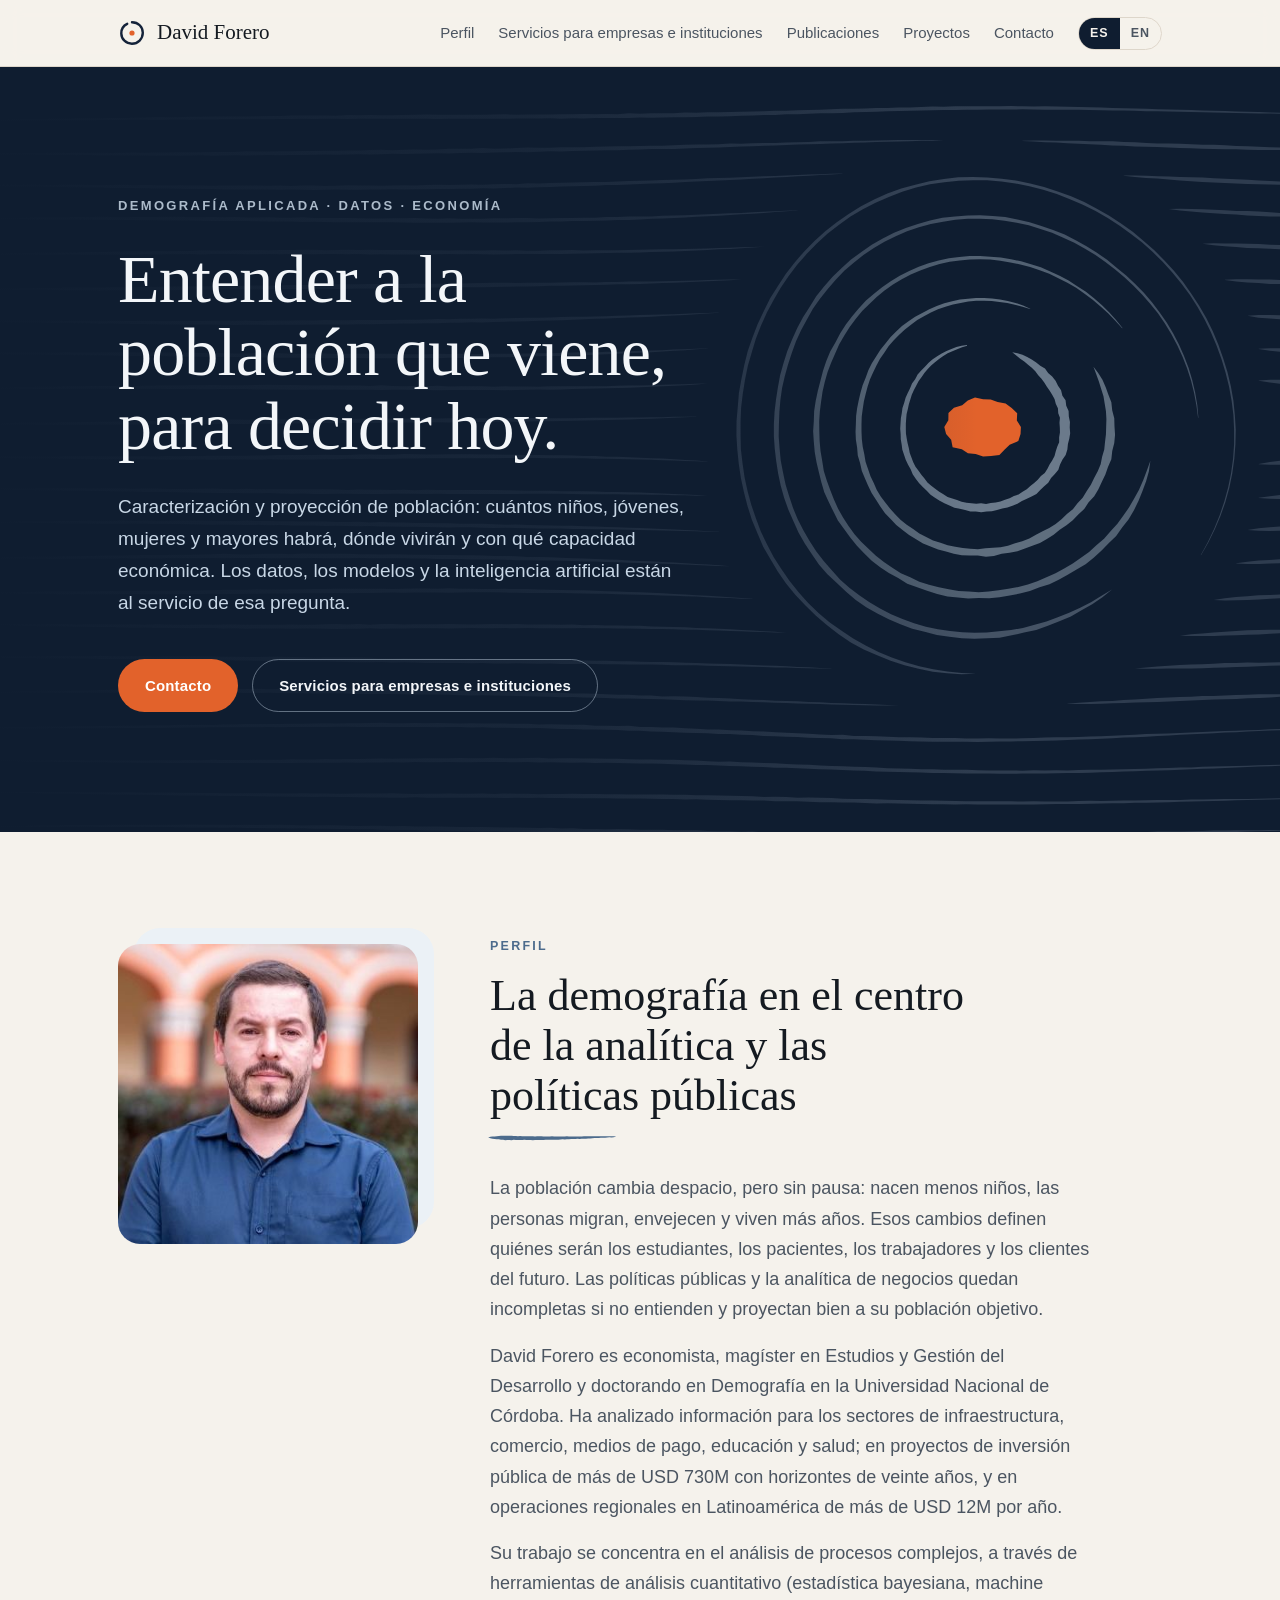
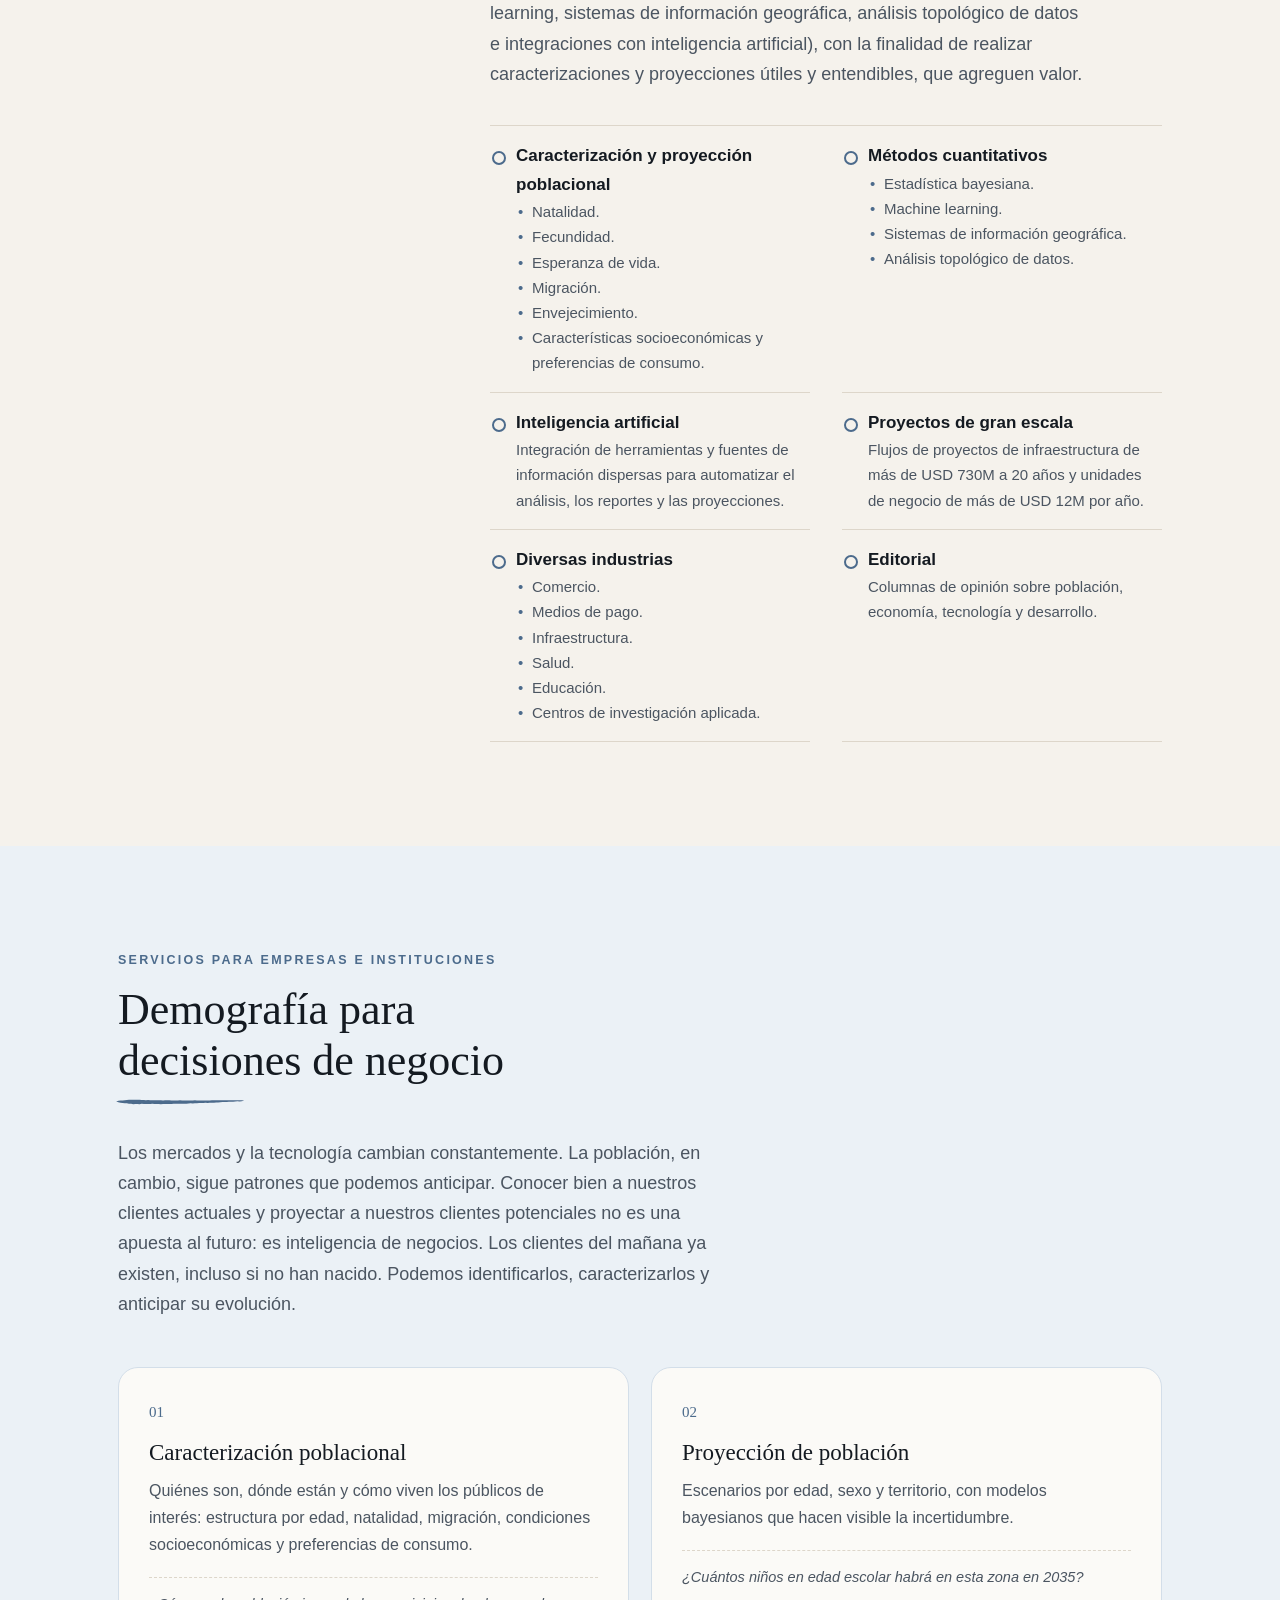
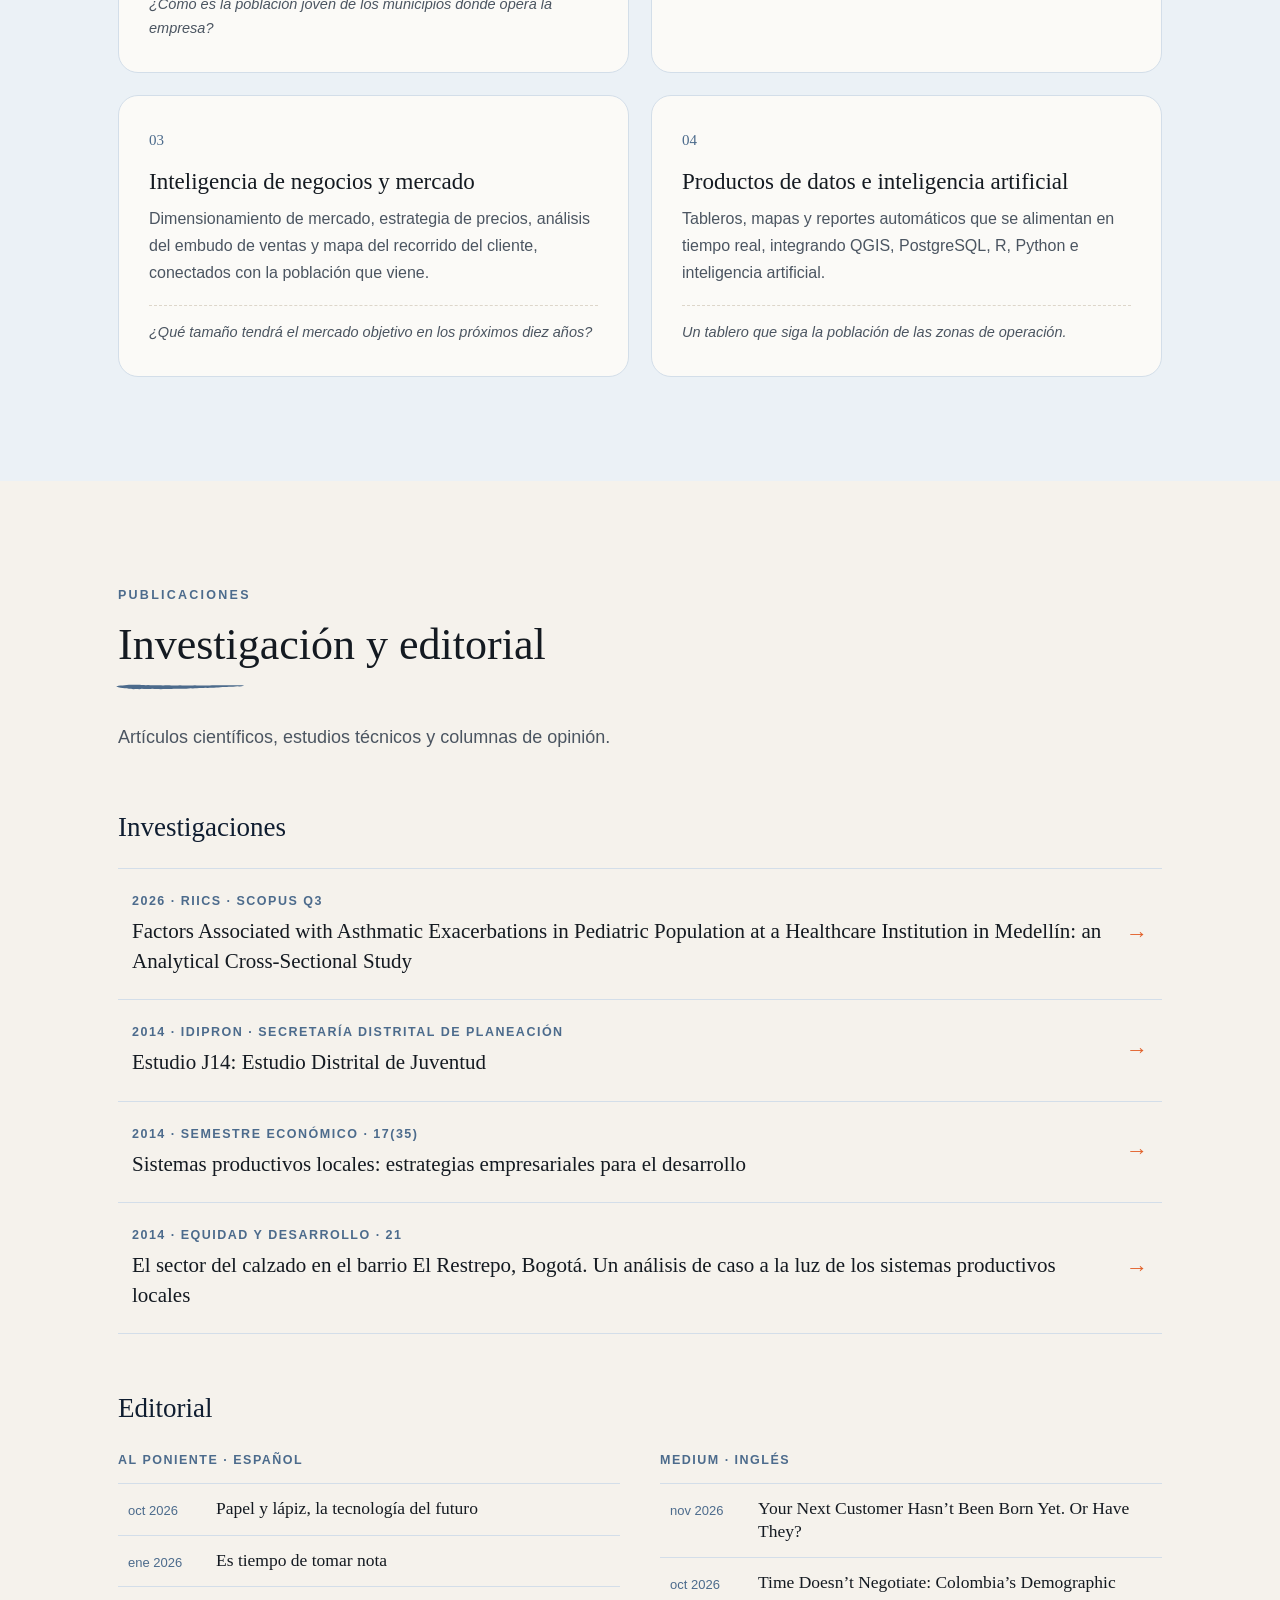
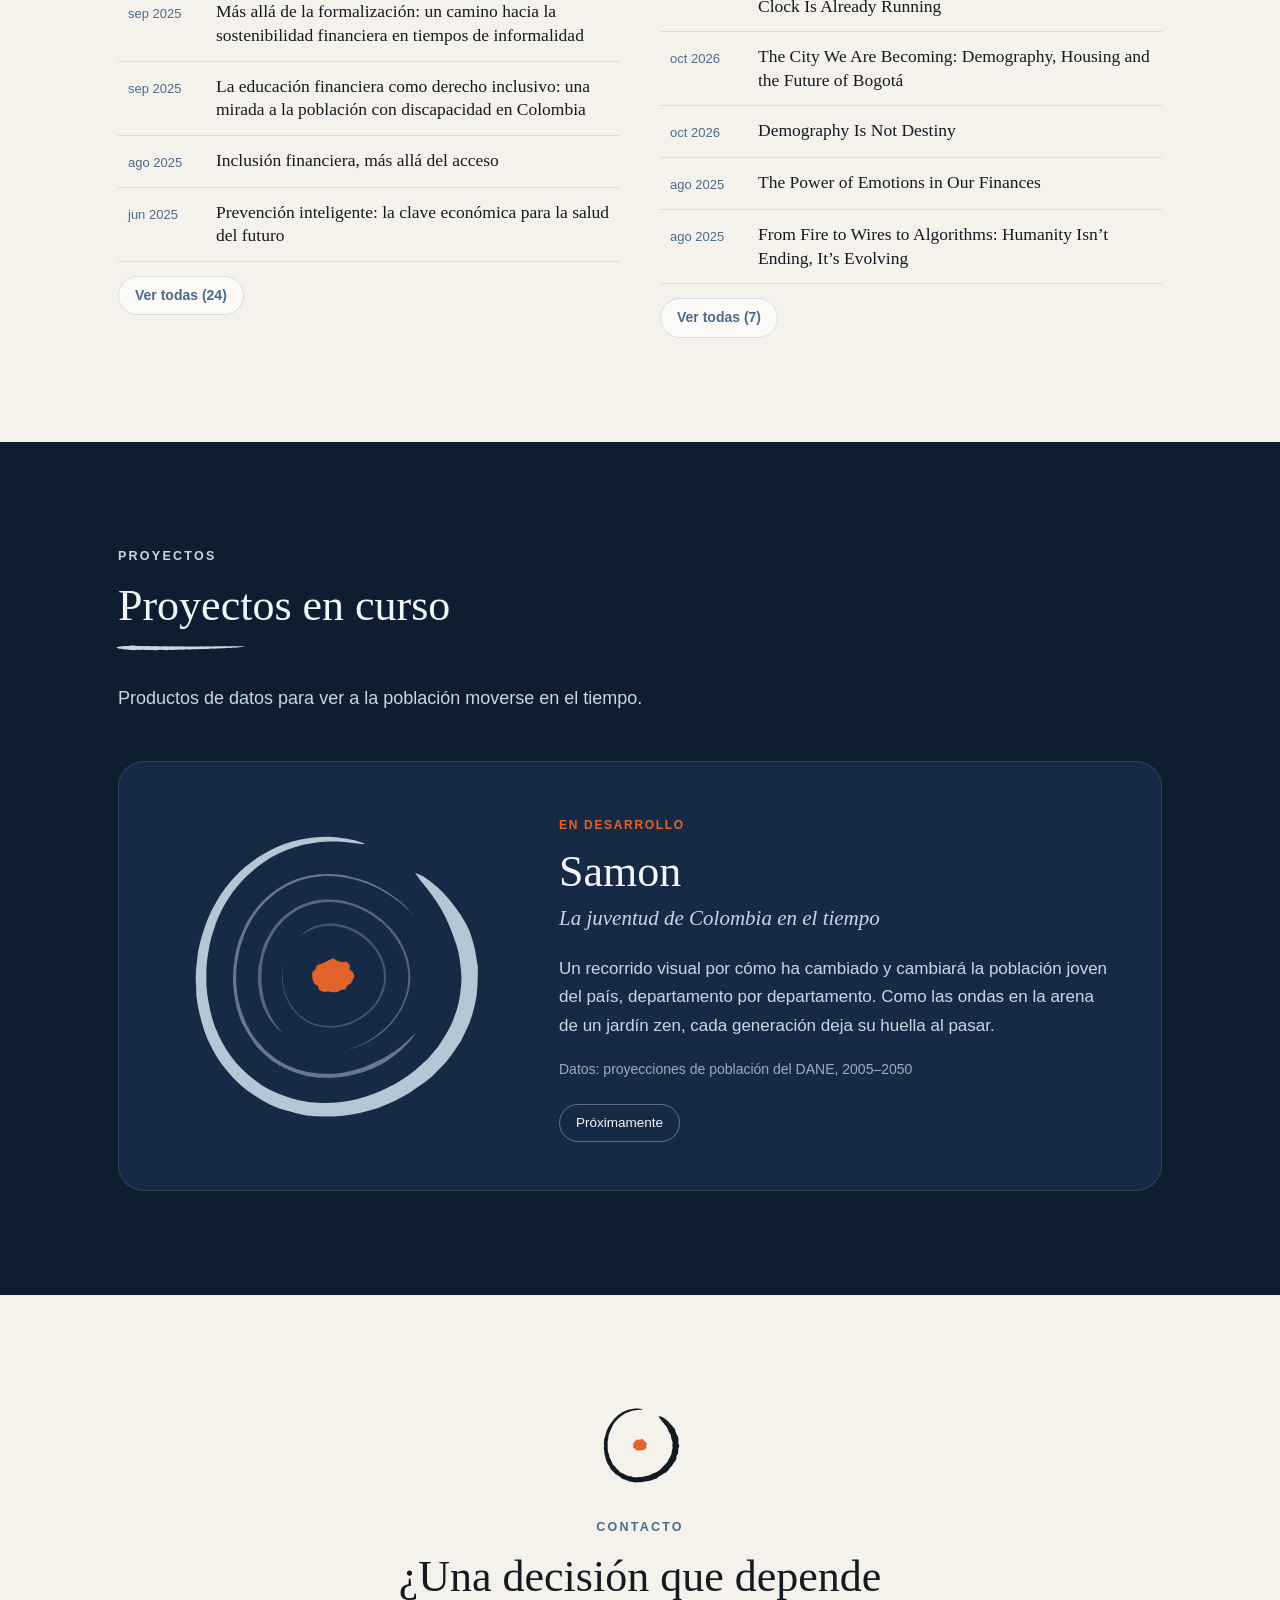
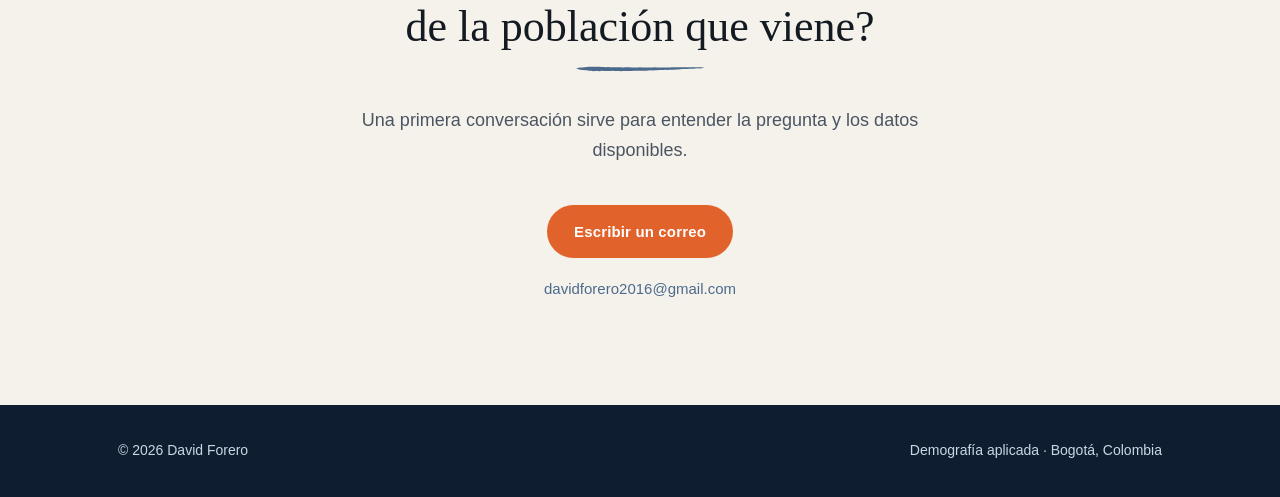
==== index.html @ a275a94d "Orden: Servicios después del perfil" ====
<!DOCTYPE html>
<html lang="es">
<head>
<meta charset="utf-8">
<meta name="viewport" content="width=device-width, initial-scale=1">
<title>David Forero · Demografía aplicada</title>
<meta name="description" content="Caracterización y proyección de población para decisiones de negocio y de política pública. Datos, modelos y visualización al servicio de la demografía.">
<meta property="og:title" content="David Forero · Demografía aplicada">
<meta property="og:description" content="Caracterización y proyección de población para decisiones de negocio y de política pública. Datos, modelos y visualización al servicio de la demografía.">
<meta property="og:type" content="website">
<meta name="theme-color" content="#0f1d30">
<link rel="alternate" hreflang="es" href="./">
<link rel="alternate" hreflang="en" href="en/">
<link rel="icon" href="assets/favicon.svg" type="image/svg+xml">
<link rel="stylesheet" href="assets/style.css">
</head>
<body>
<header class="site-header">
  <div class="wrap">
    <a class="brand" href="#top"><svg width="28" height="28" viewBox="0 0 28 28" aria-hidden="true"><path d="M14 3.2c6.2 0 10.8 4.6 10.8 10.6 0 6.1-4.8 10.9-10.9 10.9-5.9 0-10.5-4.5-10.6-10.3-.1-4.3 2.3-7.9 5.9-9.6" fill="none" stroke="#14233a" stroke-width="2.4" stroke-linecap="round"/><circle cx="14" cy="14" r="2.6" fill="#e2622b"/></svg><span>David Forero</span></a>
    <nav class="nav" aria-label="Principal"><a href="#perfil" class="hide-sm">Perfil</a><a href="#servicios" class="hide-sm">Servicios para empresas e instituciones</a><a href="#publicaciones" class="hide-sm">Publicaciones</a><a href="#proyectos" class="hide-sm">Proyectos</a><a href="#contacto">Contacto</a><div class="lang"><span aria-current="true">ES</span><a href="en/" hreflang="en" lang="en">EN</a></div></nav>
  </div>
</header>

<main id="top">
  <section class="hero dark">
    <div class="ink-field" data-ink="hero" aria-hidden="true"></div>
    <div class="wrap">
      <p class="kicker">Demografía aplicada · Datos · Economía</p>
      <h1>Entender a la población que viene, para decidir hoy.</h1>
      <p class="lead">Caracterización y proyección de población: cuántos niños, jóvenes, mujeres y mayores habrá, dónde vivirán y con qué capacidad económica. Los datos, los modelos y la inteligencia artificial están al servicio de esa pregunta.</p>
      <div class="actions">
        <a class="btn btn-accent" href="#contacto">Contacto</a>
        <a class="btn btn-ghost-light" href="#servicios">Servicios para empresas e instituciones</a>
      </div>
    </div>
  </section>

  <section class="block" id="perfil">
    <div class="wrap profile">
      <figure class="portrait">
        <img src="assets/david-forero.jpg" width="330" height="330" alt="Retrato de David Forero" loading="lazy">
      </figure>
      <div class="profile-text">
        <p class="section-label">Perfil</p><h2 class="">La demografía en el centro de la analítica y las políticas públicas</h2>
        <div class="prose"><p>La población cambia despacio, pero sin pausa: nacen menos niños, las personas migran, envejecen y viven más años. Esos cambios definen quiénes serán los estudiantes, los pacientes, los trabajadores y los clientes del futuro. Las políticas públicas y la analítica de negocios quedan incompletas si no entienden y proyectan bien a su población objetivo.</p><p>David Forero es economista, magíster en Estudios y Gestión del Desarrollo y doctorando en Demografía en la Universidad Nacional de Córdoba. Ha analizado información para los sectores de infraestructura, comercio, medios de pago, educación y salud; en proyectos de inversión pública de más de USD 730M con horizontes de veinte años, y en operaciones regionales en Latinoamérica de más de USD 12M por año.</p><p>Su trabajo se concentra en el análisis de procesos complejos, a través de herramientas de análisis cuantitativo (estadística bayesiana, machine learning, sistemas de información geográfica, análisis topológico de datos e integraciones con inteligencia artificial), con la finalidad de realizar caracterizaciones y proyecciones útiles y entendibles, que agreguen valor.</p></div>
        <ul class="facts"><li><strong>Caracterización y proyección poblacional</strong><span><span class="fact-list"><span>Natalidad.</span><span>Fecundidad.</span><span>Esperanza de vida.</span><span>Migración.</span><span>Envejecimiento.</span><span>Características socioeconómicas y preferencias de consumo.</span></span></span></li><li><strong>Métodos cuantitativos</strong><span><span class="fact-list"><span>Estadística bayesiana.</span><span>Machine learning.</span><span>Sistemas de información geográfica.</span><span>Análisis topológico de datos.</span></span></span></li><li><strong>Inteligencia artificial</strong><span>Integración de herramientas y fuentes de información dispersas para automatizar el análisis, los reportes y las proyecciones.</span></li><li><strong>Proyectos de gran escala</strong><span>Flujos de proyectos de infraestructura de más de USD 730M a 20 años y unidades de negocio de más de USD 12M por año.</span></li><li><strong>Diversas industrias</strong><span><span class="fact-list"><span>Comercio.</span><span>Medios de pago.</span><span>Infraestructura.</span><span>Salud.</span><span>Educación.</span><span>Centros de investigación aplicada.</span></span></span></li><li><strong>Editorial</strong><span>Columnas de opinión sobre población, economía, tecnología y desarrollo.</span></li></ul>
      </div>
    </div>
  </section>

  <section class="block ice" id="servicios">
    <div class="wrap">
      <p class="section-label">Servicios para empresas e instituciones</p><h2 class="">Demografía para decisiones de negocio</h2><p class="intro">Los mercados y la tecnología cambian constantemente. La población, en cambio, sigue patrones que podemos anticipar. Conocer bien a nuestros clientes actuales y proyectar a nuestros clientes potenciales no es una apuesta al futuro: es inteligencia de negocios. Los clientes del mañana ya existen, incluso si no han nacido. Podemos identificarlos, caracterizarlos y anticipar su evolución.</p>
      <div class="grid two"><article class="card"><span class="num">01</span><h3>Caracterización poblacional</h3><p>Quiénes son, dónde están y cómo viven los públicos de interés: estructura por edad, natalidad, migración, condiciones socioeconómicas y preferencias de consumo.</p><p class="example">¿Cómo es la población joven de los municipios donde opera la empresa?</p></article><article class="card"><span class="num">02</span><h3>Proyección de población</h3><p>Escenarios por edad, sexo y territorio, con modelos bayesianos que hacen visible la incertidumbre.</p><p class="example">¿Cuántos niños en edad escolar habrá en esta zona en 2035?</p></article><article class="card"><span class="num">03</span><h3>Inteligencia de negocios y mercado</h3><p>Dimensionamiento de mercado, estrategia de precios, análisis del embudo de ventas y mapa del recorrido del cliente, conectados con la población que viene.</p><p class="example">¿Qué tamaño tendrá el mercado objetivo en los próximos diez años?</p></article><article class="card"><span class="num">04</span><h3>Productos de datos e inteligencia artificial</h3><p>Tableros, mapas y reportes automáticos que se alimentan en tiempo real, integrando QGIS, PostgreSQL, R, Python e inteligencia artificial.</p><p class="example">Un tablero que siga la población de las zonas de operación.</p></article></div>
    </div>
  </section>

  <section class="block" id="publicaciones">
    <div class="wrap">
      <p class="section-label">Publicaciones</p><h2 class="">Investigación y editorial</h2><p class="intro">Artículos científicos, estudios técnicos y columnas de opinión.</p>
      <h3 class="sub">Investigaciones</h3>
      <ul class="columns-list"><li><a href="https://doi.org/10.46634/riics.534" target="_blank" rel="noopener"><div><span class="venue">2026 · RIICS · Scopus Q3</span><span class="title">Factors Associated with Asthmatic Exacerbations in Pediatric Population at a Healthcare Institution in Medellín: an Analytical Cross-Sectional Study</span></div><span class="arrow" aria-hidden="true">→</span></a></li><li><a href="https://sistemas002.sdp.gov.co/sites/default/files/estu_juve_2014.pdf" target="_blank" rel="noopener"><div><span class="venue">2014 · IDIPRON · Secretaría Distrital de Planeación</span><span class="title">Estudio J14: Estudio Distrital de Juventud</span></div><span class="arrow" aria-hidden="true">→</span></a></li><li><a href="https://doi.org/10.22395/SEEC.V17N35A3" target="_blank" rel="noopener"><div><span class="venue">2014 · Semestre Económico · 17(35)</span><span class="title">Sistemas productivos locales: estrategias empresariales para el desarrollo</span></div><span class="arrow" aria-hidden="true">→</span></a></li><li><a href="https://doi.org/10.19052/ed.2349" target="_blank" rel="noopener"><div><span class="venue">2014 · Equidad y Desarrollo · 21</span><span class="title">El sector del calzado en el barrio El Restrepo, Bogotá. Un análisis de caso a la luz de los sistemas productivos locales</span></div><span class="arrow" aria-hidden="true">→</span></a></li></ul>
      <h3 class="sub">Editorial</h3>
      <div class="outlets"><div class="outlet"><h4>Al Poniente · español</h4><ul class="col-list"><li><a href="https://alponiente.com/papel-y-lapiz-la-tecnologia-del-futuro/" target="_blank" rel="noopener"><span class="date">oct 2026</span><span class="title">Papel y lápiz, la tecnología del futuro</span></a></li><li><a href="https://alponiente.com/es-tiempo-de-tomar-nota/" target="_blank" rel="noopener"><span class="date">ene 2026</span><span class="title">Es tiempo de tomar nota</span></a></li><li><a href="https://alponiente.com/mas-alla-de-la-formalizacion-un-camino-hacia-la-sostenibilidad-financiera-en-tiempos-de-informalidad/" target="_blank" rel="noopener"><span class="date">sep 2025</span><span class="title">Más allá de la formalización: un camino hacia la sostenibilidad financiera en tiempos de informalidad</span></a></li><li><a href="https://alponiente.com/la-educacion-financiera-como-derecho-inclusivo-una-mirada-a-la-poblacion-con-discapacidad-en-colombia/" target="_blank" rel="noopener"><span class="date">sep 2025</span><span class="title">La educación financiera como derecho inclusivo: una mirada a la población con discapacidad en Colombia</span></a></li><li><a href="https://alponiente.com/inclusion-financiera-mas-alla-del-acceso/" target="_blank" rel="noopener"><span class="date">ago 2025</span><span class="title">Inclusión financiera, más allá del acceso</span></a></li><li><a href="https://alponiente.com/prevencion-inteligente-la-clave-economica-para-la-salud-del-futuro/" target="_blank" rel="noopener"><span class="date">jun 2025</span><span class="title">Prevención inteligente: la clave económica para la salud del futuro</span></a></li></ul><details class="more"><summary>Ver todas (24)</summary><ul class="col-list"><li><a href="https://alponiente.com/pymes-el-motor-oculto-del-desarrollo-el-empleo-y-la-innovacion-en-colombia/" target="_blank" rel="noopener"><span class="date">mar 2025</span><span class="title">Pymes: el motor oculto del desarrollo, el empleo y la innovación en Colombia</span></a></li><li><a href="https://alponiente.com/insistir-por-principio-2/" target="_blank" rel="noopener"><span class="date">feb 2025</span><span class="title">Insistir por principio</span></a></li><li><a href="https://alponiente.com/el-cambio-en-las-tasas-de-fecundidad-en-colombia-implicaciones-para-el-futuro/" target="_blank" rel="noopener"><span class="date">feb 2025</span><span class="title">El cambio en las tasas de fecundidad en Colombia: implicaciones para el futuro</span></a></li><li><a href="https://alponiente.com/la-poblacion-joven-en-colombia-algunos-datos-relevantes/" target="_blank" rel="noopener"><span class="date">feb 2025</span><span class="title">La población joven en Colombia. Algunos datos relevantes</span></a></li><li><a href="https://alponiente.com/nuevos-retos-mismos-problemas-el-cambio-demografico-en-bogota/" target="_blank" rel="noopener"><span class="date">feb 2025</span><span class="title">Nuevos retos, mismos problemas. El cambio demográfico en Bogotá</span></a></li><li><a href="https://alponiente.com/demografia-y-mercado-una-relacion-eterna/" target="_blank" rel="noopener"><span class="date">ene 2025</span><span class="title">Demografía y mercado. Una relación eterna</span></a></li><li><a href="https://alponiente.com/el-capricho-electoral-y-la-politica-monetaria/" target="_blank" rel="noopener"><span class="date">dic 2024</span><span class="title">El capricho electoral y la política monetaria</span></a></li><li><a href="https://alponiente.com/y-con-el-agua-lejos/" target="_blank" rel="noopener"><span class="date">abr 2024</span><span class="title">Y con el agua lejos…</span></a></li><li><a href="https://alponiente.com/inclusion-financiera-mas-alla-de-la-vulnerabilidad-y-calidad-de-vida/" target="_blank" rel="noopener"><span class="date">ene 2024</span><span class="title">Inclusión financiera. Más allá de la vulnerabilidad y calidad de vida</span></a></li><li><a href="https://alponiente.com/tranquilidad-financiera-y-calidad-de-vida/" target="_blank" rel="noopener"><span class="date">ene 2024</span><span class="title">Tranquilidad financiera y calidad de vida</span></a></li><li><a href="https://alponiente.com/desarrollo-local-una-tarea-obligada/" target="_blank" rel="noopener"><span class="date">feb 2023</span><span class="title">Desarrollo local. Una tarea obligada</span></a></li><li><a href="https://alponiente.com/ni-para-arriba-ni-para-abajo/" target="_blank" rel="noopener"><span class="date">ene 2023</span><span class="title">Ni para arriba ni para abajo</span></a></li><li><a href="https://alponiente.com/la-transicion-energetica/" target="_blank" rel="noopener"><span class="date">ene 2023</span><span class="title">La transición energética</span></a></li><li><a href="https://alponiente.com/ideas-economicas-minimas/" target="_blank" rel="noopener"><span class="date">mar 2022</span><span class="title">Ideas económicas mínimas</span></a></li><li><a href="https://alponiente.com/repensar-la-politica-industrial-de-nuevo-en-la-agenda/" target="_blank" rel="noopener"><span class="date">feb 2022</span><span class="title">Repensar la política industrial. De nuevo en la agenda</span></a></li><li><a href="https://alponiente.com/insistir-por-principio/" target="_blank" rel="noopener"><span class="date">oct 2021</span><span class="title">Insistir por principio</span></a></li><li><a href="https://alponiente.com/el-buen-votante/" target="_blank" rel="noopener"><span class="date">sep 2021</span><span class="title">El buen votante</span></a></li><li><a href="https://alponiente.com/una-tarea-pendiente/" target="_blank" rel="noopener"><span class="date">ago 2021</span><span class="title">Una tarea pendiente</span></a></li></ul></details></div><div class="outlet"><h4>Medium · inglés</h4><ul class="col-list"><li><a href="https://medium.com/@davidforero2016/your-next-customer-hasnt-been-born-yet-or-have-they-cbd900273036" target="_blank" rel="noopener"><span class="date">nov 2026</span><span class="title">Your Next Customer Hasn’t Been Born Yet. Or Have They?</span></a></li><li><a href="https://medium.com/@davidforero2016/time-doesnt-negotiate-colombia-s-demographic-clock-is-already-running-e88f3e4d150d" target="_blank" rel="noopener"><span class="date">oct 2026</span><span class="title">Time Doesn’t Negotiate: Colombia’s Demographic Clock Is Already Running</span></a></li><li><a href="https://medium.com/@davidforero2016/the-city-we-are-becoming-demography-housing-and-the-future-of-bogot%C3%A1-54bc721b59ff" target="_blank" rel="noopener"><span class="date">oct 2026</span><span class="title">The City We Are Becoming: Demography, Housing and the Future of Bogotá</span></a></li><li><a href="https://medium.com/@davidforero2016/demography-is-not-destiny-4d943cd30075" target="_blank" rel="noopener"><span class="date">oct 2026</span><span class="title">Demography Is Not Destiny</span></a></li><li><a href="https://medium.com/@davidforero2016/the-power-of-emotions-in-our-finances-11904bc03700" target="_blank" rel="noopener"><span class="date">ago 2025</span><span class="title">The Power of Emotions in Our Finances</span></a></li><li><a href="https://medium.com/@davidforero2016/from-fire-to-wires-to-algorithms-humanity-isnt-ending-it-s-evolving-d20fe8467c89" target="_blank" rel="noopener"><span class="date">ago 2025</span><span class="title">From Fire to Wires to Algorithms: Humanity Isn’t Ending, It’s Evolving</span></a></li></ul><details class="more"><summary>Ver todas (7)</summary><ul class="col-list"><li><a href="https://medium.com/@davidforero2016/strain-on-healthcare-systems-b1e640531e9b" target="_blank" rel="noopener"><span class="date">may 2025</span><span class="title">Rethinking Aging: Why Societies Must Act Now</span></a></li></ul></details></div></div>
    </div>
  </section>

  <section class="block dark" id="proyectos">
    <div class="wrap">
      <p class="section-label">Proyectos</p><h2 class="">Proyectos en curso</h2><p class="intro">Productos de datos para ver a la población moverse en el tiempo.</p>
      <article class="project"><div class="project-art" data-ink="enso" aria-hidden="true"></div><div class="project-body"><span class="tag">En desarrollo</span><h3>Samon</h3><p class="subtitle">La juventud de Colombia en el tiempo</p><p>Un recorrido visual por cómo ha cambiado y cambiará la población joven del país, departamento por departamento. Como las ondas en la arena de un jardín zen, cada generación deja su huella al pasar.</p><p class="meta">Datos: proyecciones de población del DANE, 2005–2050</p><span class="soon">Próximamente</span></div></article>
    </div>
  </section>

  <section class="block contact" id="contacto">
    <div class="wrap">
      <div class="contact-mark" data-ink="enso-small" aria-hidden="true"></div>
      <p class="section-label">Contacto</p><h2 class="">¿Una decisión que depende de la población que viene?</h2><p class="intro">Una primera conversación sirve para entender la pregunta y los datos disponibles.</p>
      <div class="actions"><a class="btn btn-accent" href="mailto:davidforero2016@gmail.com">Escribir un correo</a></div>
      <p class="mail"><a href="mailto:davidforero2016@gmail.com">davidforero2016@gmail.com</a></p>
    </div>
  </section>
</main>

<footer class="site-footer">
  <div class="wrap"><span>© 2026 David Forero</span><span>Demografía aplicada · Bogotá, Colombia</span></div>
</footer>
<script src="assets/ink.js" defer></script>
</body>
</html>
---- assets/style.css ----
/* David Forero — sitio personal
   Paleta: hueso y tinta como base; familia de azules (tinta, acero, hielo) inspirada en "Frozen";
   un solo acento naranja, usado con economía. Trazos de tinta tipo sumi-e. */

:root {
  --bone: #f5f2ec;
  --paper: #fbfaf7;
  --ink: #141a21;
  --ink-soft: #4b5561;
  --line: #ddd6ca;
  --navy: #0f1d30;
  --navy-2: #172a45;
  --steel: #4c6b8c;
  --ice: #ebf1f6;
  --ice-line: #d3dee9;
  --frost: #c8d7e6;
  --orange: #e2622b;
  --orange-dark: #c24f1d;
  --serif: "Iowan Old Style", "Charter", "Palatino Linotype", Palatino, "Book Antiqua", Georgia, serif;
  --sans: -apple-system, BlinkMacSystemFont, "Segoe UI", Roboto, "Helvetica Neue", Arial, sans-serif;
  --max: 1100px;
}

* { box-sizing: border-box; margin: 0; padding: 0; }
html { scroll-behavior: smooth; scroll-padding-top: 72px; }
body {
  background: var(--bone); color: var(--ink);
  font-family: var(--sans); font-size: 17px; line-height: 1.68;
  -webkit-font-smoothing: antialiased; text-rendering: optimizeLegibility;
}
img { display: block; max-width: 100%; height: auto; }
a { color: var(--steel); text-decoration: none; }
a:hover { color: var(--navy); text-decoration: underline; text-underline-offset: 3px; }
:focus-visible { outline: 2px solid var(--orange); outline-offset: 3px; border-radius: 4px; }

.wrap { max-width: var(--max); margin: 0 auto; padding: 0 28px; }

/* ---------- Encabezado ---------- */
.site-header {
  position: sticky; top: 0; z-index: 20;
  background: rgba(245, 242, 236, 0.9);
  backdrop-filter: saturate(140%) blur(10px); -webkit-backdrop-filter: saturate(140%) blur(10px);
  border-bottom: 1px solid var(--line);
}
.site-header .wrap { display: flex; align-items: center; justify-content: space-between; height: 66px; gap: 24px; }
.brand { display: flex; align-items: center; gap: 11px; font-family: var(--serif); font-size: 21px; color: var(--ink); }
.brand:hover { color: var(--ink); text-decoration: none; }
.nav { display: flex; align-items: center; gap: 24px; font-size: 15px; }
.nav a { color: var(--ink-soft); position: relative; }
.nav a:hover { color: var(--ink); text-decoration: none; }
.nav a.hide-sm::after {
  content: ""; position: absolute; left: 0; right: 0; bottom: -6px; height: 6px;
  background: url("data:image/svg+xml,%3Csvg xmlns='http://www.w3.org/2000/svg' viewBox='0 0 240 20'%3E%3Cpath d='M4.0,10.0 L7.9,8.7 L11.7,8.2 L15.6,8.0 L19.5,7.7 L23.3,7.4 L27.2,6.9 L31.1,7.0 L34.9,6.7 L38.8,6.8 L42.7,6.6 L46.5,6.8 L50.4,7.4 L54.3,7.4 L58.1,7.6 L62.0,7.3 L65.9,7.5 L69.7,7.9 L73.6,7.5 L77.5,7.8 L81.3,7.8 L85.2,7.6 L89.1,8.0 L92.9,7.9 L96.8,7.8 L100.7,7.7 L104.5,8.1 L108.4,8.3 L112.3,8.4 L116.1,8.0 L120.0,7.9 L123.9,8.0 L127.7,8.1 L131.6,8.0 L135.5,8.1 L139.3,8.4 L143.2,8.0 L147.1,7.9 L150.9,8.1 L154.8,8.3 L158.7,8.2 L162.5,8.2 L166.4,8.1 L170.3,8.0 L174.1,8.1 L178.0,7.9 L181.9,7.7 L185.7,7.9 L189.6,7.8 L193.5,7.6 L197.3,7.8 L201.2,7.8 L205.1,7.6 L208.9,7.8 L212.8,7.6 L216.7,7.5 L220.5,7.6 L224.4,7.6 L228.3,7.6 L232.1,7.7 L236.0,8.0 L236.0,8.8 L232.1,9.5 L228.3,9.8 L224.4,9.7 L220.5,10.1 L216.7,10.5 L212.8,10.5 L208.9,10.6 L205.1,10.9 L201.2,11.0 L197.3,11.1 L193.5,11.5 L189.6,11.8 L185.7,11.7 L181.9,12.3 L178.0,12.4 L174.1,12.1 L170.3,12.6 L166.4,12.4 L162.5,12.7 L158.7,12.6 L154.8,12.8 L150.9,13.2 L147.1,13.4 L143.2,13.7 L139.3,13.4 L135.5,13.7 L131.6,14.1 L127.7,13.9 L123.9,14.1 L120.0,14.2 L116.1,14.3 L112.3,14.0 L108.4,14.0 L104.5,14.4 L100.7,14.5 L96.8,14.5 L92.9,14.6 L89.1,14.4 L85.2,14.8 L81.3,14.5 L77.5,14.5 L73.6,14.7 L69.7,14.2 L65.9,14.5 L62.0,14.7 L58.1,14.4 L54.3,14.6 L50.4,14.2 L46.5,14.8 L42.7,14.7 L38.8,14.6 L34.9,14.8 L31.1,14.1 L27.2,14.3 L23.3,13.4 L19.5,13.1 L15.6,12.6 L11.7,12.2 L7.9,11.4 L4.0,10.1Z' fill='%234c6b8c'/%3E%3C/svg%3E") center / 100% 100% no-repeat;
  opacity: 0; transform: scaleX(.4); transition: opacity .25s, transform .35s;
}
.nav a.hide-sm:hover::after { opacity: 1; transform: scaleX(1); }
.lang { display: inline-flex; border: 1px solid var(--line); border-radius: 999px; overflow: hidden; font-size: 12.5px; font-weight: 600; letter-spacing: .08em; }
.lang a, .lang span { padding: 5px 11px; color: var(--ink-soft); }
.lang span[aria-current] { background: var(--navy); color: var(--bone); }
.lang a:hover { background: var(--ice); color: var(--ink); text-decoration: none; }

/* ---------- Secciones oscuras (portada y proyectos) ---------- */
.dark { background: var(--navy); color: var(--frost); }
.dark h1, .dark h2, .dark h3 { color: #f3f6f9; }
.dark .section-label { color: var(--frost); }
.dark .intro { color: var(--frost); }

/* ---------- Portada ---------- */
.hero { position: relative; overflow: hidden; padding: 128px 0 120px; }
.ink-field { position: absolute; inset: 0; pointer-events: none; }
.ink-field svg { width: 100%; height: 100%; display: block; }
.hero .wrap { position: relative; }
.kicker { font-size: 13px; font-weight: 600; letter-spacing: .18em; text-transform: uppercase; color: var(--frost); margin-bottom: 26px; opacity: .85; }
.hero h1 {
  font-family: var(--serif); font-weight: 400;
  font-size: clamp(40px, 5.8vw, 68px); line-height: 1.08; letter-spacing: -0.012em; max-width: 17ch;
}
.hero .lead { margin-top: 28px; max-width: 54ch; font-size: 19px; color: var(--frost); }
.actions { margin-top: 40px; display: flex; flex-wrap: wrap; gap: 14px; }
.btn {
  display: inline-block; padding: 13px 26px; border-radius: 999px;
  font-size: 15px; font-weight: 600; letter-spacing: .01em; border: 1px solid transparent;
  transition: background .2s, color .2s, border-color .2s, transform .2s;
}
.btn:hover { text-decoration: none; transform: translateY(-1px); }
.btn-accent { background: var(--orange); color: #fff; }
.btn-accent:hover { background: var(--orange-dark); color: #fff; }
.btn-ghost-light { border-color: rgba(200, 215, 230, .45); color: #f3f6f9; }
.btn-ghost-light:hover { border-color: #f3f6f9; color: #fff; }

/* ---------- Bloques ---------- */
section.block { padding: 104px 0; }
section.block.ice { background: var(--ice); }
.section-label { font-size: 12.5px; font-weight: 600; letter-spacing: .18em; text-transform: uppercase; color: var(--steel); margin-bottom: 14px; }
h2 {
  font-family: var(--serif); font-weight: 400;
  font-size: clamp(30px, 3.7vw, 44px); line-height: 1.14; max-width: 22ch; margin-bottom: 30px;
  position: relative; padding-bottom: 22px;
}
h2::after {
  content: ""; position: absolute; left: -4px; bottom: 0; width: 132px; height: 12px;
  background: url("data:image/svg+xml,%3Csvg xmlns='http://www.w3.org/2000/svg' viewBox='0 0 240 20'%3E%3Cpath d='M4.0,10.0 L7.9,8.7 L11.7,8.2 L15.6,8.0 L19.5,7.7 L23.3,7.4 L27.2,6.9 L31.1,7.0 L34.9,6.7 L38.8,6.8 L42.7,6.6 L46.5,6.8 L50.4,7.4 L54.3,7.4 L58.1,7.6 L62.0,7.3 L65.9,7.5 L69.7,7.9 L73.6,7.5 L77.5,7.8 L81.3,7.8 L85.2,7.6 L89.1,8.0 L92.9,7.9 L96.8,7.8 L100.7,7.7 L104.5,8.1 L108.4,8.3 L112.3,8.4 L116.1,8.0 L120.0,7.9 L123.9,8.0 L127.7,8.1 L131.6,8.0 L135.5,8.1 L139.3,8.4 L143.2,8.0 L147.1,7.9 L150.9,8.1 L154.8,8.3 L158.7,8.2 L162.5,8.2 L166.4,8.1 L170.3,8.0 L174.1,8.1 L178.0,7.9 L181.9,7.7 L185.7,7.9 L189.6,7.8 L193.5,7.6 L197.3,7.8 L201.2,7.8 L205.1,7.6 L208.9,7.8 L212.8,7.6 L216.7,7.5 L220.5,7.6 L224.4,7.6 L228.3,7.6 L232.1,7.7 L236.0,8.0 L236.0,8.8 L232.1,9.5 L228.3,9.8 L224.4,9.7 L220.5,10.1 L216.7,10.5 L212.8,10.5 L208.9,10.6 L205.1,10.9 L201.2,11.0 L197.3,11.1 L193.5,11.5 L189.6,11.8 L185.7,11.7 L181.9,12.3 L178.0,12.4 L174.1,12.1 L170.3,12.6 L166.4,12.4 L162.5,12.7 L158.7,12.6 L154.8,12.8 L150.9,13.2 L147.1,13.4 L143.2,13.7 L139.3,13.4 L135.5,13.7 L131.6,14.1 L127.7,13.9 L123.9,14.1 L120.0,14.2 L116.1,14.3 L112.3,14.0 L108.4,14.0 L104.5,14.4 L100.7,14.5 L96.8,14.5 L92.9,14.6 L89.1,14.4 L85.2,14.8 L81.3,14.5 L77.5,14.5 L73.6,14.7 L69.7,14.2 L65.9,14.5 L62.0,14.7 L58.1,14.4 L54.3,14.6 L50.4,14.2 L46.5,14.8 L42.7,14.7 L38.8,14.6 L34.9,14.8 L31.1,14.1 L27.2,14.3 L23.3,13.4 L19.5,13.1 L15.6,12.6 L11.7,12.2 L7.9,11.4 L4.0,10.1Z' fill='%234c6b8c'/%3E%3C/svg%3E") left center / contain no-repeat;
}
.dark h2::after { background-image: url("data:image/svg+xml,%3Csvg xmlns='http://www.w3.org/2000/svg' viewBox='0 0 240 20'%3E%3Cpath d='M4.0,10.0 L7.9,8.7 L11.7,8.2 L15.6,7.9 L19.5,7.3 L23.3,7.4 L27.2,7.1 L31.1,6.5 L34.9,6.4 L38.8,6.8 L42.7,7.2 L46.5,7.1 L50.4,7.4 L54.3,7.6 L58.1,7.4 L62.0,7.4 L65.9,7.5 L69.7,7.6 L73.6,7.3 L77.5,7.5 L81.3,7.9 L85.2,8.0 L89.1,7.7 L92.9,7.7 L96.8,7.7 L100.7,8.3 L104.5,7.8 L108.4,7.8 L112.3,8.3 L116.1,7.9 L120.0,8.4 L123.9,7.9 L127.7,8.3 L131.6,8.4 L135.5,8.0 L139.3,8.1 L143.2,8.3 L147.1,8.3 L150.9,8.3 L154.8,8.2 L158.7,7.8 L162.5,8.1 L166.4,8.1 L170.3,7.8 L174.1,8.1 L178.0,8.0 L181.9,7.7 L185.7,7.9 L189.6,7.9 L193.5,7.8 L197.3,7.8 L201.2,7.5 L205.1,7.6 L208.9,7.7 L212.8,7.5 L216.7,7.7 L220.5,7.5 L224.4,7.7 L228.3,7.6 L232.1,7.7 L236.0,8.0 L236.0,9.0 L232.1,9.1 L228.3,9.7 L224.4,10.0 L220.5,10.3 L216.7,10.1 L212.8,10.8 L208.9,10.5 L205.1,11.1 L201.2,11.3 L197.3,11.3 L193.5,11.4 L189.6,11.6 L185.7,11.6 L181.9,12.1 L178.0,12.0 L174.1,12.4 L170.3,12.7 L166.4,12.5 L162.5,12.9 L158.7,13.3 L154.8,12.8 L150.9,13.0 L147.1,13.2 L143.2,13.4 L139.3,13.6 L135.5,13.7 L131.6,13.4 L127.7,13.6 L123.9,14.3 L120.0,13.7 L116.1,14.2 L112.3,14.0 L108.4,14.5 L104.5,14.6 L100.7,13.9 L96.8,14.8 L92.9,14.6 L89.1,14.6 L85.2,14.2 L81.3,14.3 L77.5,14.9 L73.6,15.1 L69.7,14.5 L65.9,14.7 L62.0,14.7 L58.1,14.7 L54.3,14.3 L50.4,14.3 L46.5,14.4 L42.7,14.1 L38.8,14.7 L34.9,15.1 L31.1,14.5 L27.2,14.1 L23.3,13.5 L19.5,13.6 L15.6,12.7 L11.7,12.3 L7.9,11.7 L4.0,10.2Z' fill='%23c8d7e6'/%3E%3C/svg%3E"); }
.intro { max-width: 62ch; color: var(--ink-soft); font-size: 18px; }

/* Perfil */
.profile { display: grid; grid-template-columns: 300px 1fr; gap: 72px; align-items: start; }
.portrait { position: relative; margin-top: 8px; }
.portrait img { width: 100%; border-radius: 22px; }
.portrait::before {
  content: ""; position: absolute; inset: -16px -16px 16px 16px; z-index: -1;
  border-radius: 26px; background: var(--ice);
}
.prose p { color: var(--ink-soft); font-size: 18px; max-width: 60ch; }
.prose p + p { margin-top: 16px; }
.facts { list-style: none; margin-top: 36px; display: grid; grid-template-columns: 1fr 1fr; gap: 0 32px; border-top: 1px solid var(--line); }
.facts li { padding: 16px 0 16px 26px; border-bottom: 1px solid var(--line); position: relative; }
.facts li::before { content: ""; position: absolute; left: 2px; top: 25px; width: 10px; height: 10px; border-radius: 50%; border: 2px solid var(--steel); }
.facts strong { display: block; font-weight: 600; }
.facts span { display: block; color: var(--ink-soft); font-size: 15px; }

/* Tarjetas */
.grid { display: grid; grid-template-columns: repeat(3, 1fr); gap: 22px; margin-top: 48px; }
.grid.two { grid-template-columns: repeat(2, 1fr); }
.card { background: var(--paper); border: 1px solid var(--line); border-radius: 20px; padding: 32px 30px; transition: border-color .2s, transform .2s; }
.ice .card { border-color: var(--ice-line); }
.card:hover { border-color: var(--orange); }
.ice .card:hover { border-color: var(--orange); }
.card .num { font-family: var(--serif); font-size: 15px; color: var(--steel); margin-bottom: 14px; display: block; }
.card h3 { font-family: var(--serif); font-weight: 400; font-size: 23px; line-height: 1.25; margin-bottom: 10px; }
.card p { color: var(--ink-soft); font-size: 16px; }
.card .example { margin-top: 18px; padding-top: 14px; border-top: 1px dashed var(--line); font-size: 14.5px; font-style: italic; }

/* Proyectos */
.project {
  margin-top: 48px; display: grid; grid-template-columns: 340px 1fr; gap: 56px; align-items: center;
  background: var(--navy-2); border: 1px solid rgba(200, 215, 230, .14); border-radius: 26px; padding: 44px;
}
.project-art { aspect-ratio: 1; }
.project-art svg { width: 100%; height: 100%; display: block; }
.tag { display: inline-block; font-size: 12px; font-weight: 600; letter-spacing: .14em; text-transform: uppercase; color: var(--orange); margin-bottom: 14px; }
.project h3 { font-family: var(--serif); font-weight: 400; font-size: 44px; line-height: 1.05; }
.project .subtitle { font-family: var(--serif); font-size: 21px; color: var(--frost); margin: 6px 0 18px; font-style: italic; }
.project p { color: var(--frost); }
.project .meta { margin-top: 18px; font-size: 14px; opacity: .75; }
.soon { display: inline-block; margin-top: 22px; padding: 7px 16px; border-radius: 999px; border: 1px solid rgba(200, 215, 230, .4); font-size: 13.5px; color: #f3f6f9; }

/* Columnas */
.columns-list { list-style: none; margin-top: 18px; border-top: 1px solid var(--ice-line); }
.columns-list li { border-bottom: 1px solid var(--ice-line); }
.columns-list a { display: grid; grid-template-columns: 1fr auto; gap: 24px; align-items: center; padding: 22px 14px; color: var(--ink); border-radius: 10px; }
.columns-list a:hover { text-decoration: none; background: rgba(226, 98, 43, .08); box-shadow: inset 3px 0 0 var(--orange); }
.columns-list .venue { display: block; font-size: 12.5px; font-weight: 600; letter-spacing: .12em; text-transform: uppercase; color: var(--steel); margin-bottom: 6px; }
.columns-list .title { font-family: var(--serif); font-size: 21px; line-height: 1.3; }
.columns-list .arrow { font-size: 22px; color: var(--orange); transition: transform .2s; }
.columns-list a:hover .arrow { transform: translateX(5px); }

/* Contacto */
.contact { text-align: center; }
.contact-mark { width: 92px; height: 92px; margin: 0 auto 26px; }
.contact-mark svg { width: 100%; height: 100%; }
.contact h2 { margin-left: auto; margin-right: auto; }
.contact h2::after { left: 50%; transform: translateX(-50%); }
.contact .intro { margin: 0 auto; }
.contact .actions { justify-content: center; }
.contact .mail { margin-top: 18px; font-size: 15px; }

/* Pie */
.site-footer { background: var(--navy); color: var(--frost); padding: 34px 0; font-size: 14px; }
.site-footer .wrap { display: flex; justify-content: space-between; gap: 16px; flex-wrap: wrap; }

.facts li { transition: background .2s, box-shadow .2s; }
.facts li:hover { background: rgba(226, 98, 43, .06); box-shadow: inset 3px 0 0 var(--orange); }
.facts li:hover::before { border-color: var(--orange); }

.fact-list span { padding-left: 16px; position: relative; }
.fact-list span::before { content: "•"; position: absolute; left: 2px; color: var(--steel); }

/* ---------- Publicaciones ---------- */
h3.sub { font-family: var(--serif); font-weight: 400; font-size: 27px; margin-top: 52px; color: var(--navy); }
.outlets { display: grid; grid-template-columns: 1fr 1fr; gap: 40px; margin-top: 18px; align-items: start; }
.outlet h4 { font-size: 12.5px; font-weight: 600; letter-spacing: .12em; text-transform: uppercase; color: var(--steel); padding-bottom: 12px; border-bottom: 1px solid var(--ice-line); }
.col-list { list-style: none; }
.col-list li { border-bottom: 1px solid var(--ice-line); }
.col-list a { display: grid; grid-template-columns: 74px 1fr; gap: 14px; padding: 13px 10px; color: var(--ink); border-radius: 8px; transition: background .2s, box-shadow .2s; }
.col-list a:hover { text-decoration: none; background: rgba(226, 98, 43, .08); box-shadow: inset 3px 0 0 var(--orange); }
.col-list .date { font-size: 13px; color: var(--steel); padding-top: 3px; white-space: nowrap; }
.col-list .title { font-family: var(--serif); font-size: 17.5px; line-height: 1.35; }
.more summary { cursor: pointer; list-style: none; display: inline-block; margin-top: 14px; padding: 7px 16px; border: 1px solid var(--ice-line); border-radius: 999px; font-size: 14px; font-weight: 600; color: var(--steel); background: var(--paper); transition: border-color .2s, color .2s; }
.more summary::-webkit-details-marker { display: none; }
.more summary:hover { border-color: var(--orange); color: var(--orange-dark); }
.more[open] summary { display: none; }

/* ---------- Móvil ---------- */
@media (max-width: 900px) {
  .nav a.hide-sm { display: none; }
  .profile { grid-template-columns: 1fr; gap: 48px; }
  .portrait { max-width: 260px; }
  .project { grid-template-columns: 1fr; gap: 28px; padding: 32px 26px; }
  .project-art { max-width: 220px; }
  .grid, .grid.two { grid-template-columns: 1fr; }
  section.block { padding: 80px 0; }
  .hero { padding: 92px 0 88px; }
}
@media (max-width: 560px) {
  body { font-size: 16px; }
  .wrap { padding: 0 20px; }
  .nav { gap: 14px; }
  .facts { grid-template-columns: 1fr; }
  .outlets { grid-template-columns: 1fr; }
  .hero .ink-field { opacity: .45; }
  .hero .lead, .prose p, .intro { font-size: 17px; }
  .project h3 { font-size: 36px; }
  .columns-list .title { font-size: 20px; }
}
@media (prefers-reduced-motion: reduce) {
  html { scroll-behavior: auto; }
  * { transition: none !important; }
}
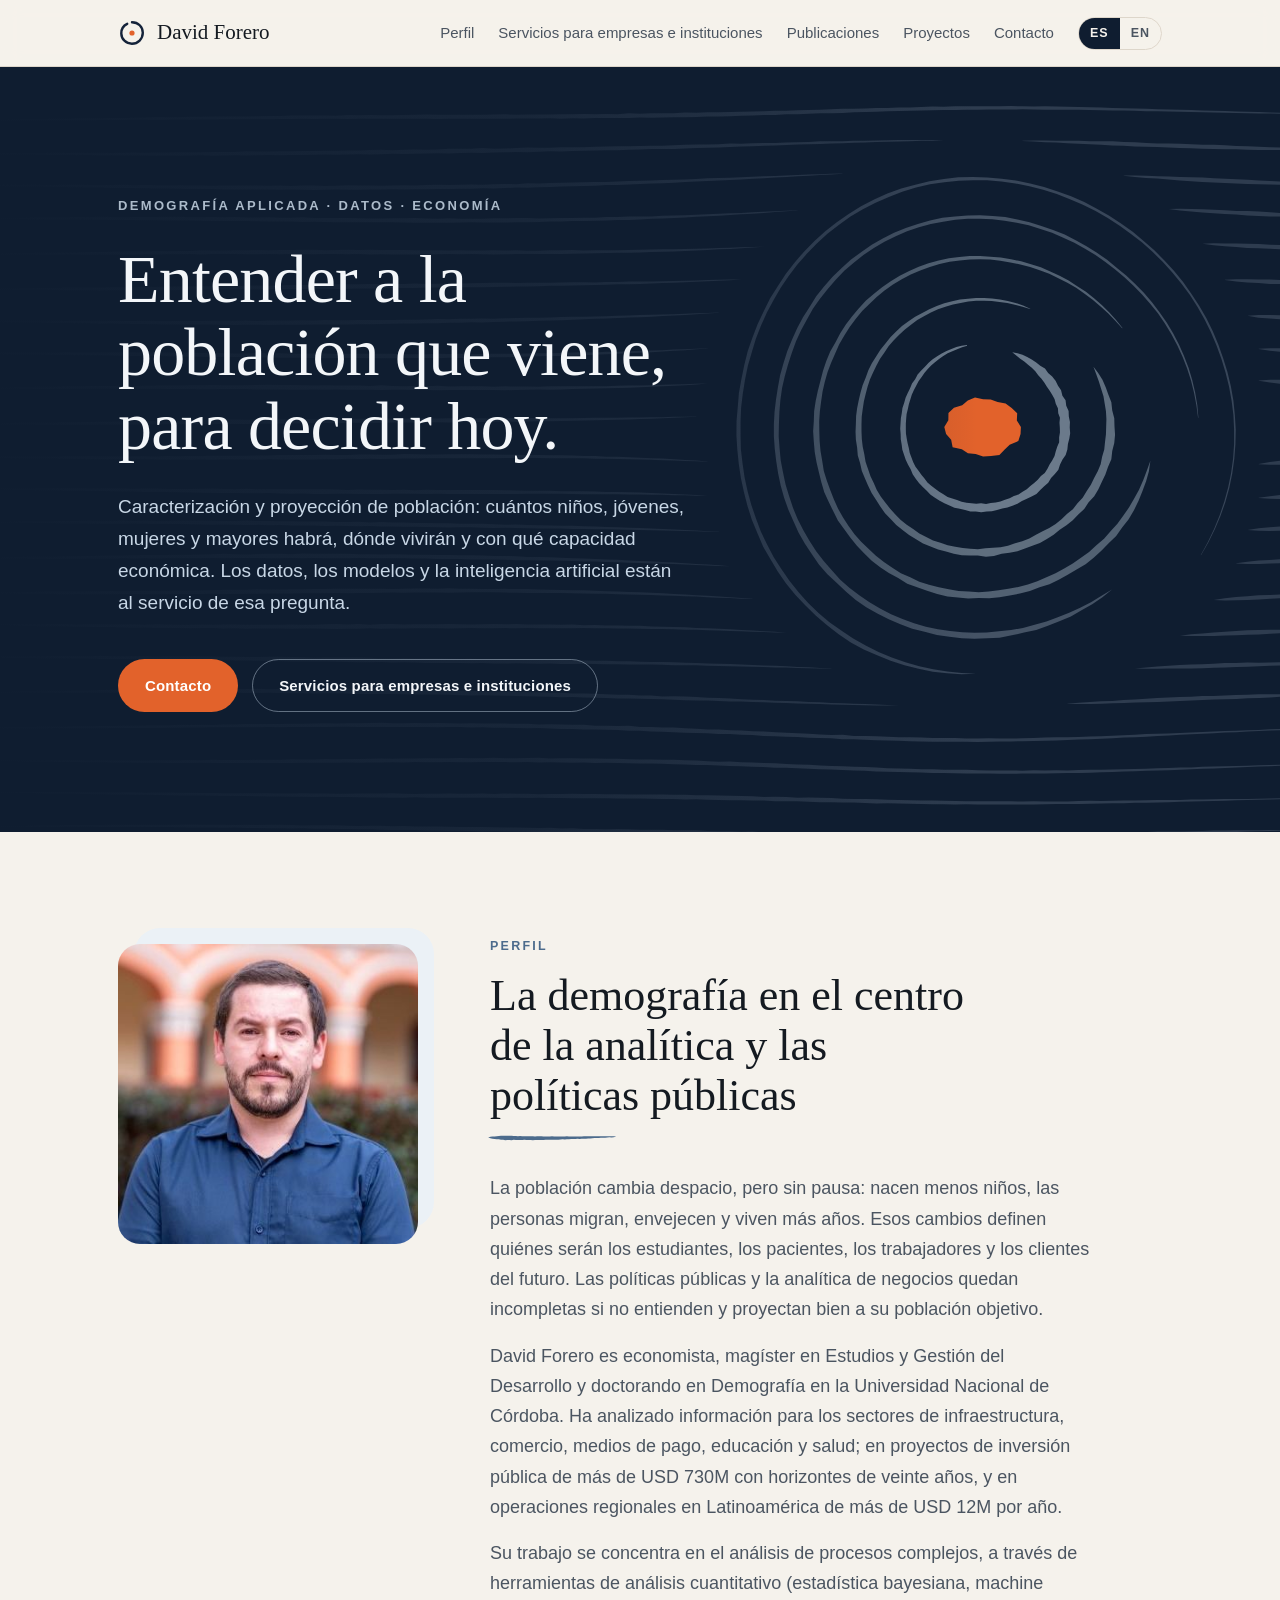
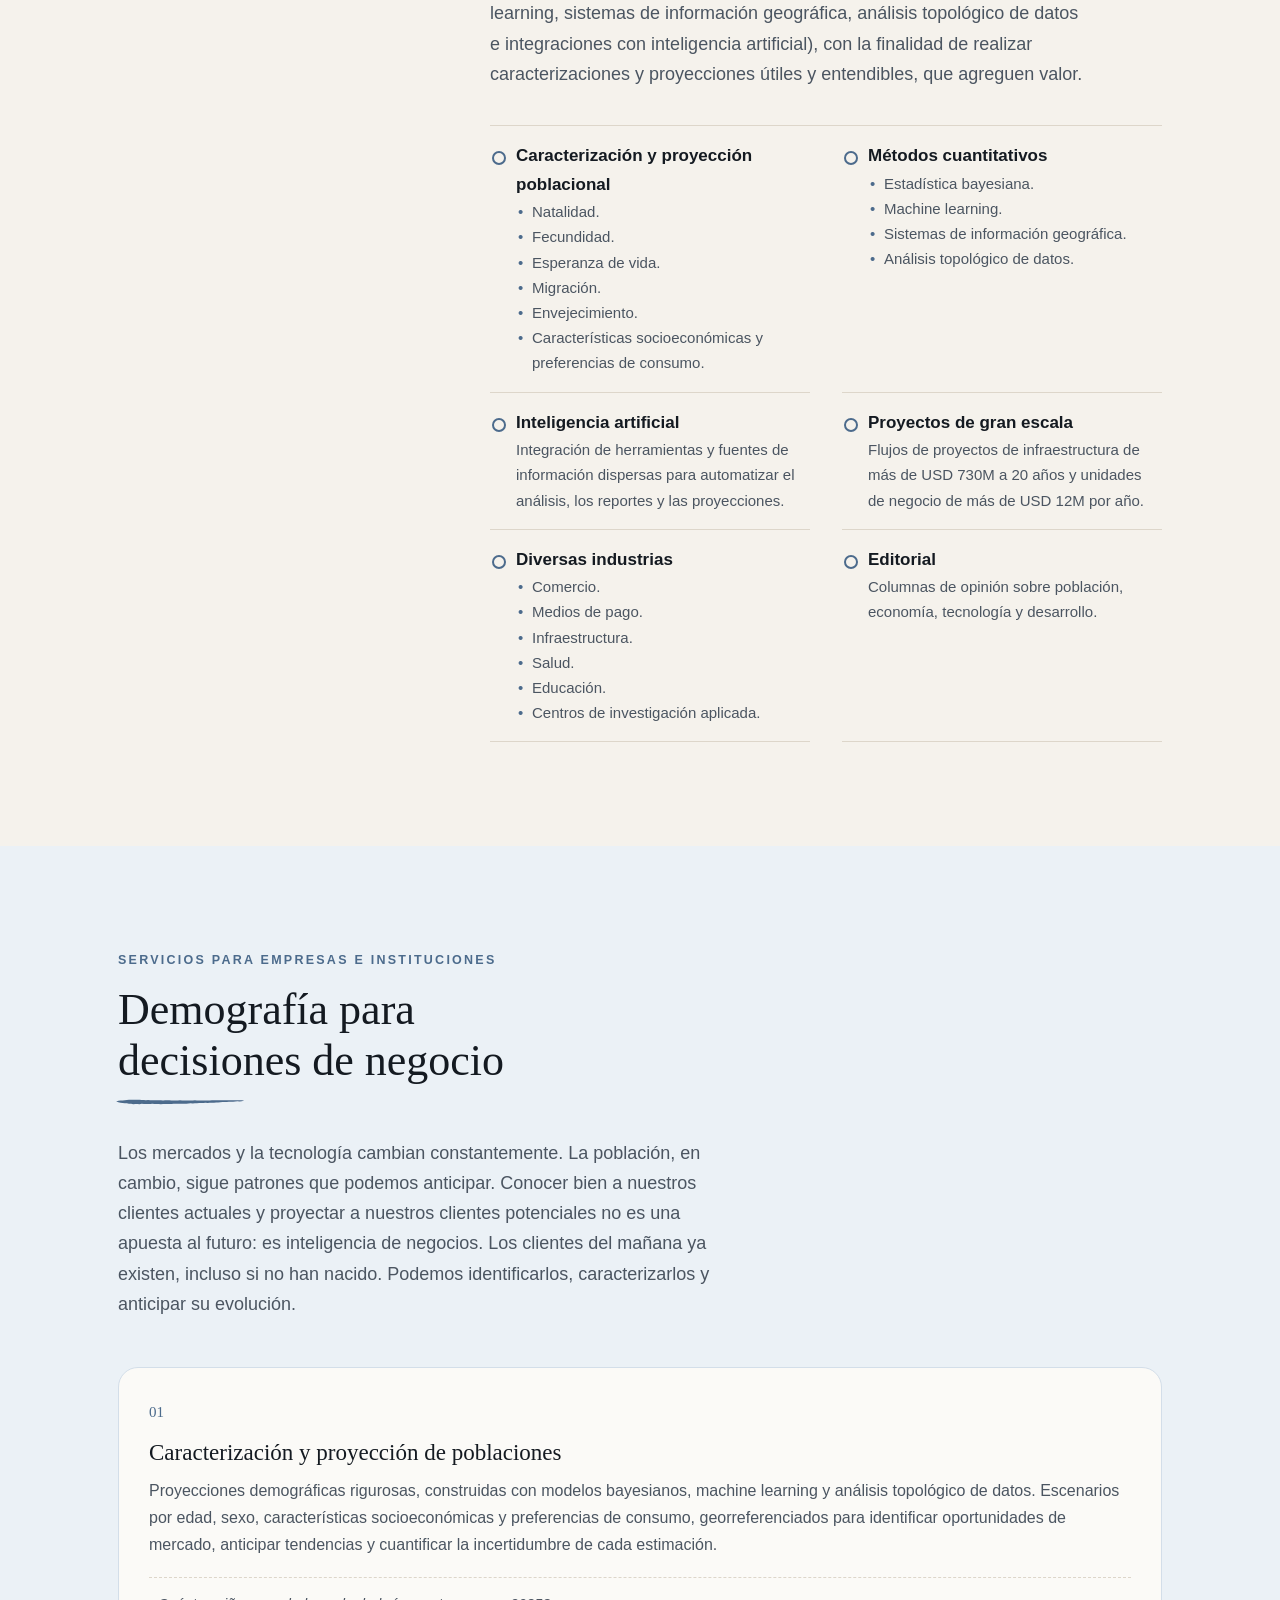
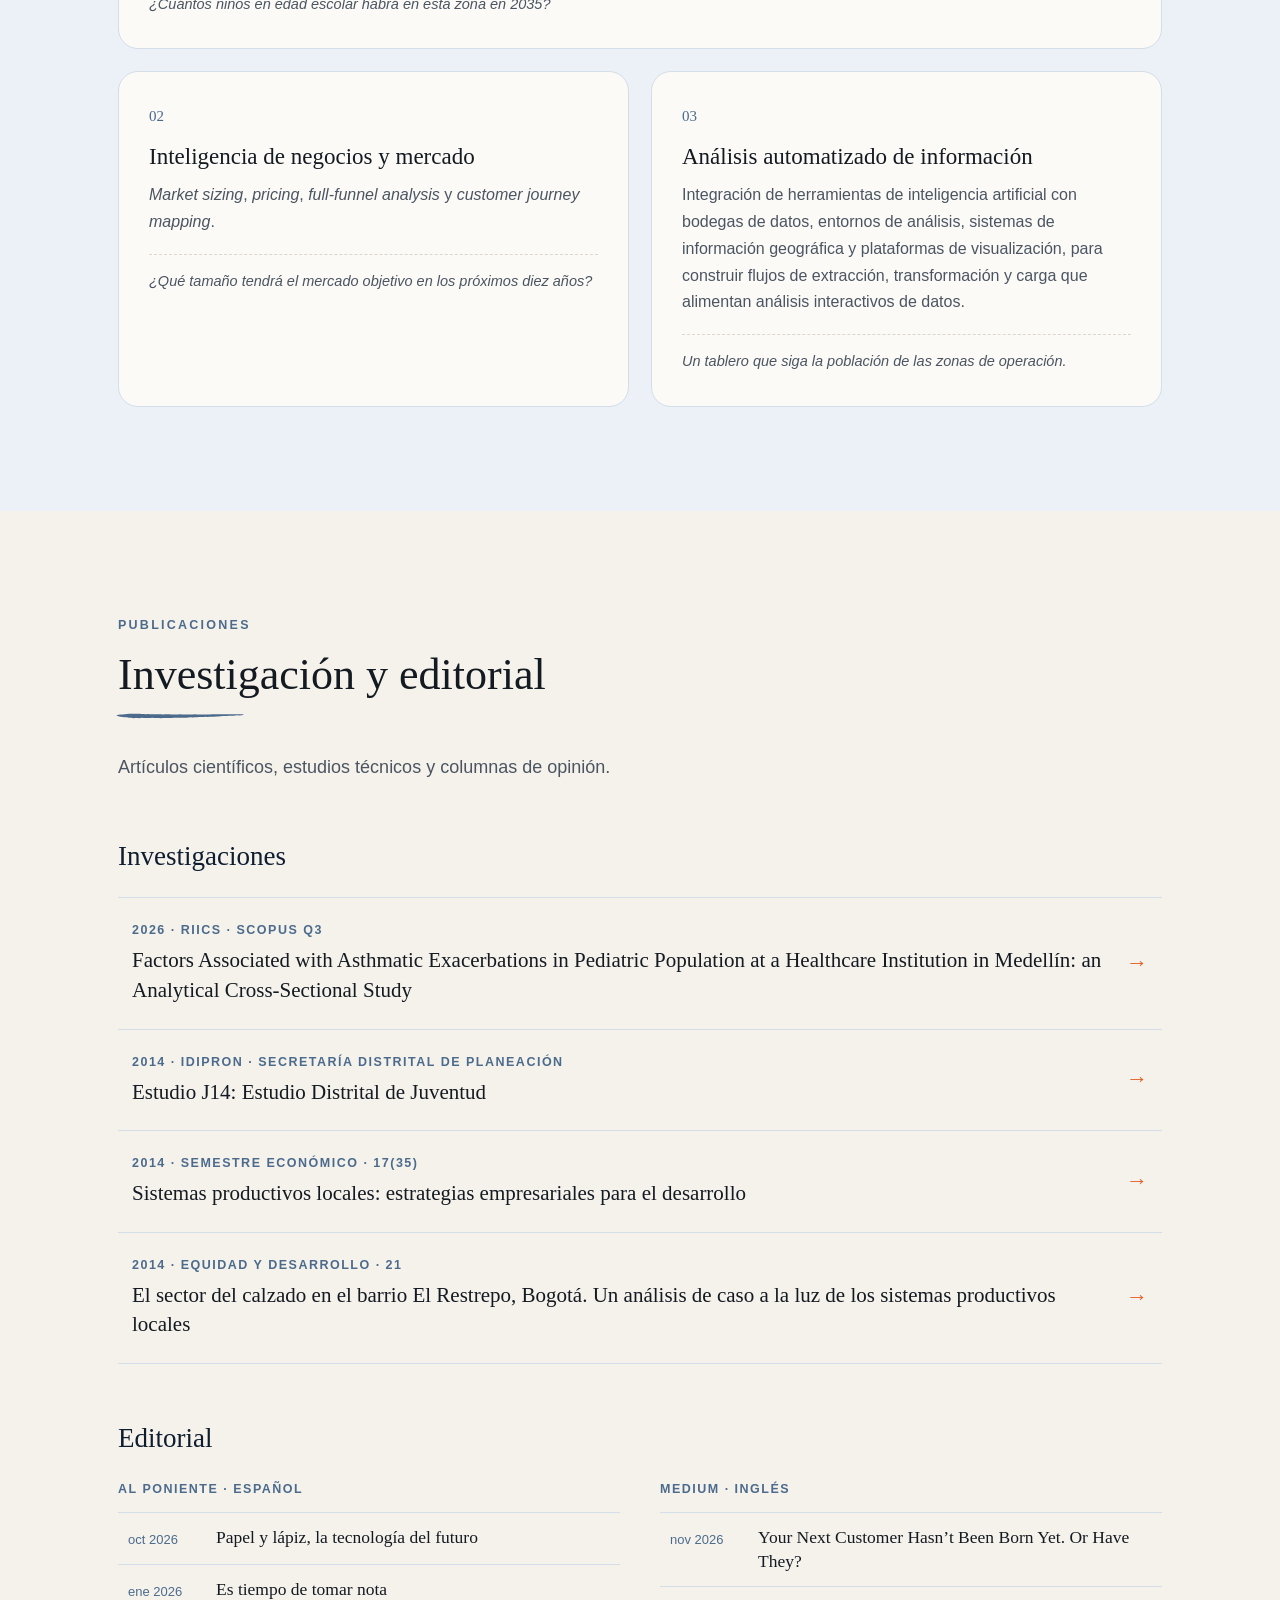
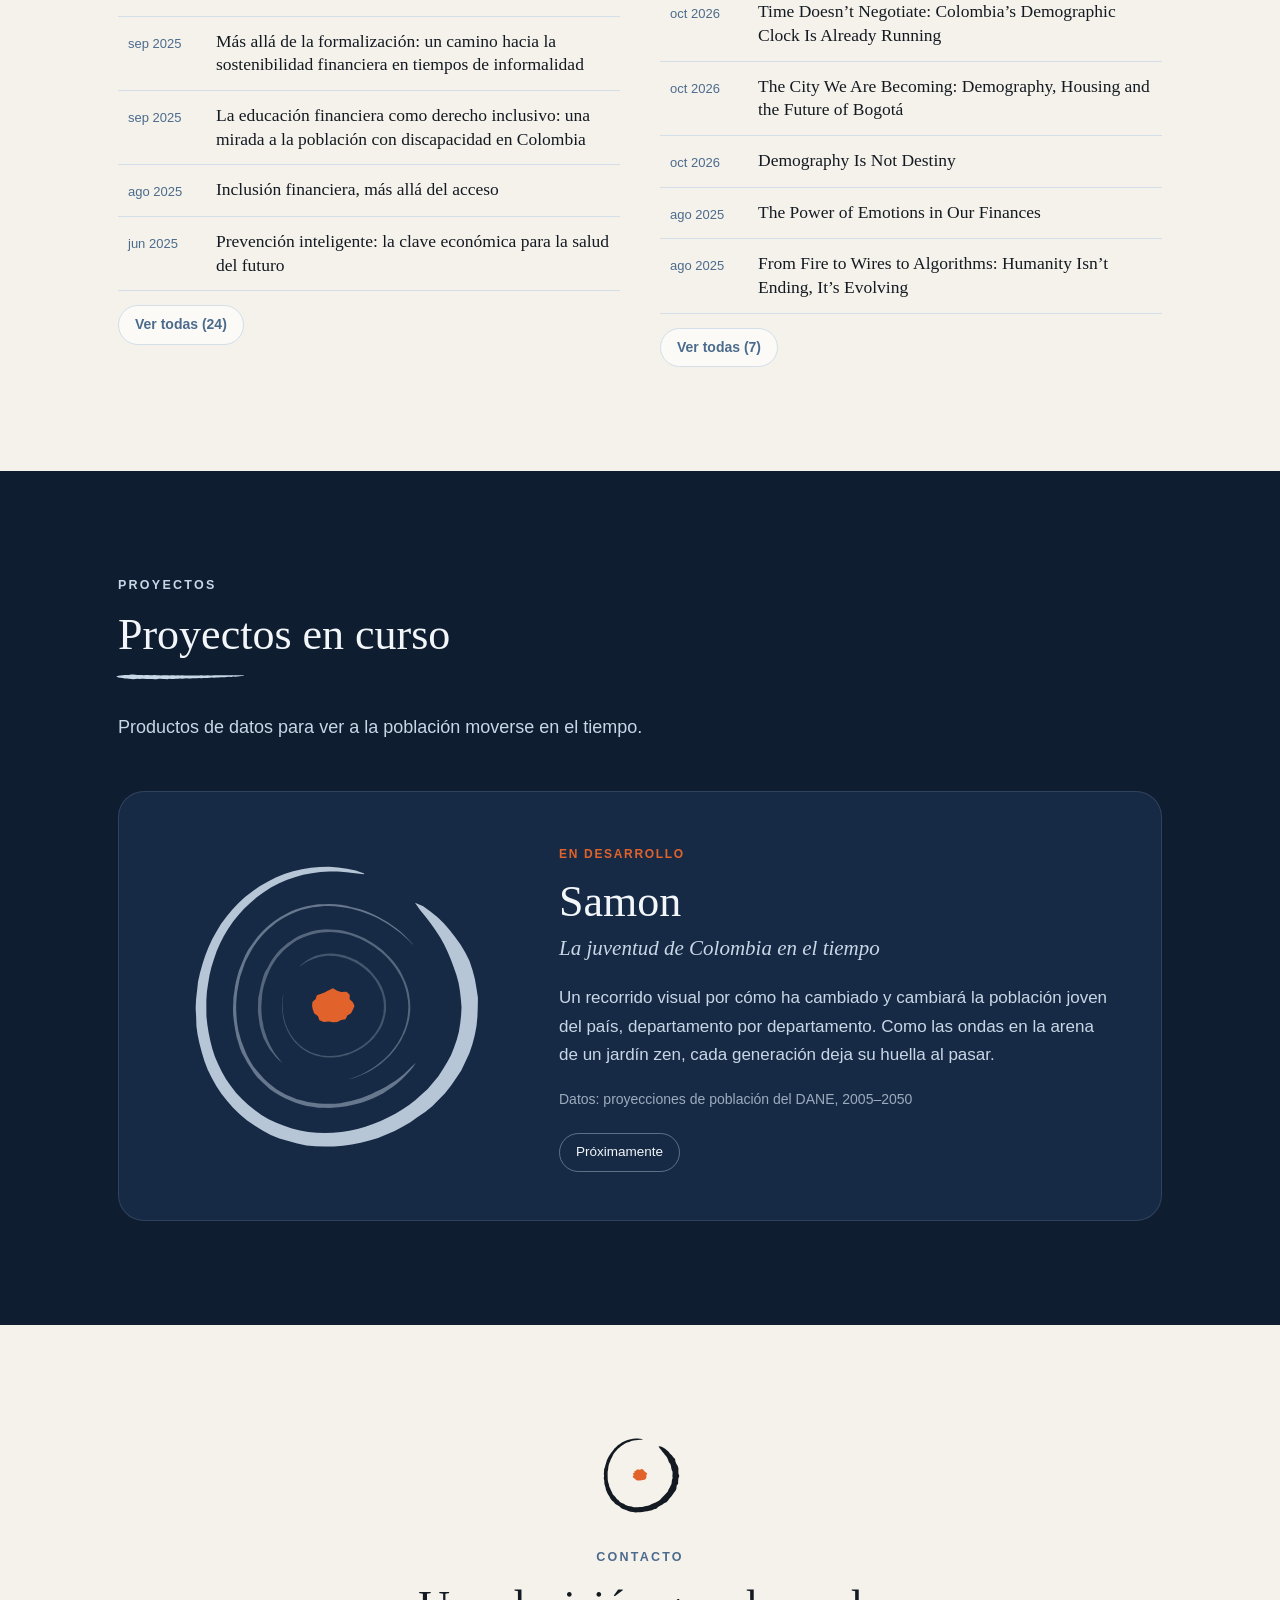
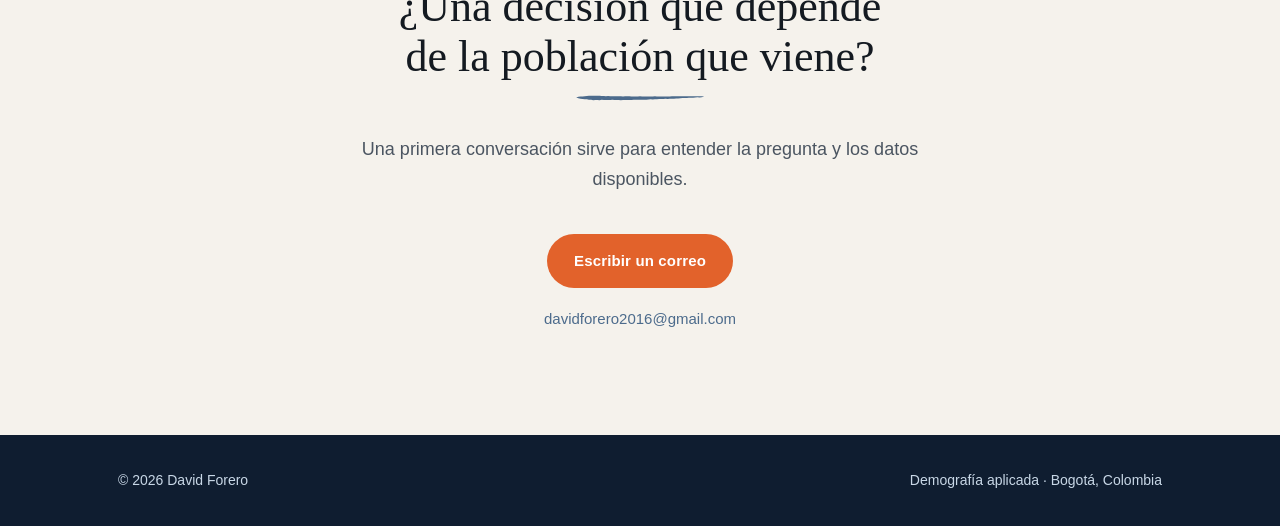
==== commit e7d7d1ca: "Servicios: tres tarjetas nuevas" ====
--- a/index.html
+++ b/index.html
@@ -52,7 +52,7 @@
   <section class="block ice" id="servicios">
     <div class="wrap">
       <p class="section-label">Servicios para empresas e instituciones</p><h2 class="">Demografía para decisiones de negocio</h2><p class="intro">Los mercados y la tecnología cambian constantemente. La población, en cambio, sigue patrones que podemos anticipar. Conocer bien a nuestros clientes actuales y proyectar a nuestros clientes potenciales no es una apuesta al futuro: es inteligencia de negocios. Los clientes del mañana ya existen, incluso si no han nacido. Podemos identificarlos, caracterizarlos y anticipar su evolución.</p>
-      <div class="grid two"><article class="card"><span class="num">01</span><h3>Caracterización poblacional</h3><p>Quiénes son, dónde están y cómo viven los públicos de interés: estructura por edad, natalidad, migración, condiciones socioeconómicas y preferencias de consumo.</p><p class="example">¿Cómo es la población joven de los municipios donde opera la empresa?</p></article><article class="card"><span class="num">02</span><h3>Proyección de población</h3><p>Escenarios por edad, sexo y territorio, con modelos bayesianos que hacen visible la incertidumbre.</p><p class="example">¿Cuántos niños en edad escolar habrá en esta zona en 2035?</p></article><article class="card"><span class="num">03</span><h3>Inteligencia de negocios y mercado</h3><p>Dimensionamiento de mercado, estrategia de precios, análisis del embudo de ventas y mapa del recorrido del cliente, conectados con la población que viene.</p><p class="example">¿Qué tamaño tendrá el mercado objetivo en los próximos diez años?</p></article><article class="card"><span class="num">04</span><h3>Productos de datos e inteligencia artificial</h3><p>Tableros, mapas y reportes automáticos que se alimentan en tiempo real, integrando QGIS, PostgreSQL, R, Python e inteligencia artificial.</p><p class="example">Un tablero que siga la población de las zonas de operación.</p></article></div>
+      <div class="grid two"><article class="card"><span class="num">01</span><h3>Caracterización y proyección de poblaciones</h3><p>Proyecciones demográficas rigurosas, construidas con modelos bayesianos, machine learning y análisis topológico de datos. Escenarios por edad, sexo, características socioeconómicas y preferencias de consumo, georreferenciados para identificar oportunidades de mercado, anticipar tendencias y cuantificar la incertidumbre de cada estimación.</p><p class="example">¿Cuántos niños en edad escolar habrá en esta zona en 2035?</p></article><article class="card"><span class="num">02</span><h3>Inteligencia de negocios y mercado</h3><p><em>Market sizing</em>, <em>pricing</em>, <em>full-funnel analysis</em> y <em>customer journey mapping</em>.</p><p class="example">¿Qué tamaño tendrá el mercado objetivo en los próximos diez años?</p></article><article class="card"><span class="num">03</span><h3>Análisis automatizado de información</h3><p>Integración de herramientas de inteligencia artificial con bodegas de datos, entornos de análisis, sistemas de información geográfica y plataformas de visualización, para construir flujos de extracción, transformación y carga que alimentan análisis interactivos de datos.</p><p class="example">Un tablero que siga la población de las zonas de operación.</p></article></div>
     </div>
   </section>
 
--- a/assets/style.css
+++ b/assets/style.css
@@ -177,6 +177,8 @@
 .fact-list span { padding-left: 16px; position: relative; }
 .fact-list span::before { content: "•"; position: absolute; left: 2px; color: var(--steel); }
 
+#servicios .grid.two > .card:first-child { grid-column: 1 / -1; }
+
 /* ---------- Publicaciones ---------- */
 h3.sub { font-family: var(--serif); font-weight: 400; font-size: 27px; margin-top: 52px; color: var(--navy); }
 .outlets { display: grid; grid-template-columns: 1fr 1fr; gap: 40px; margin-top: 18px; align-items: start; }
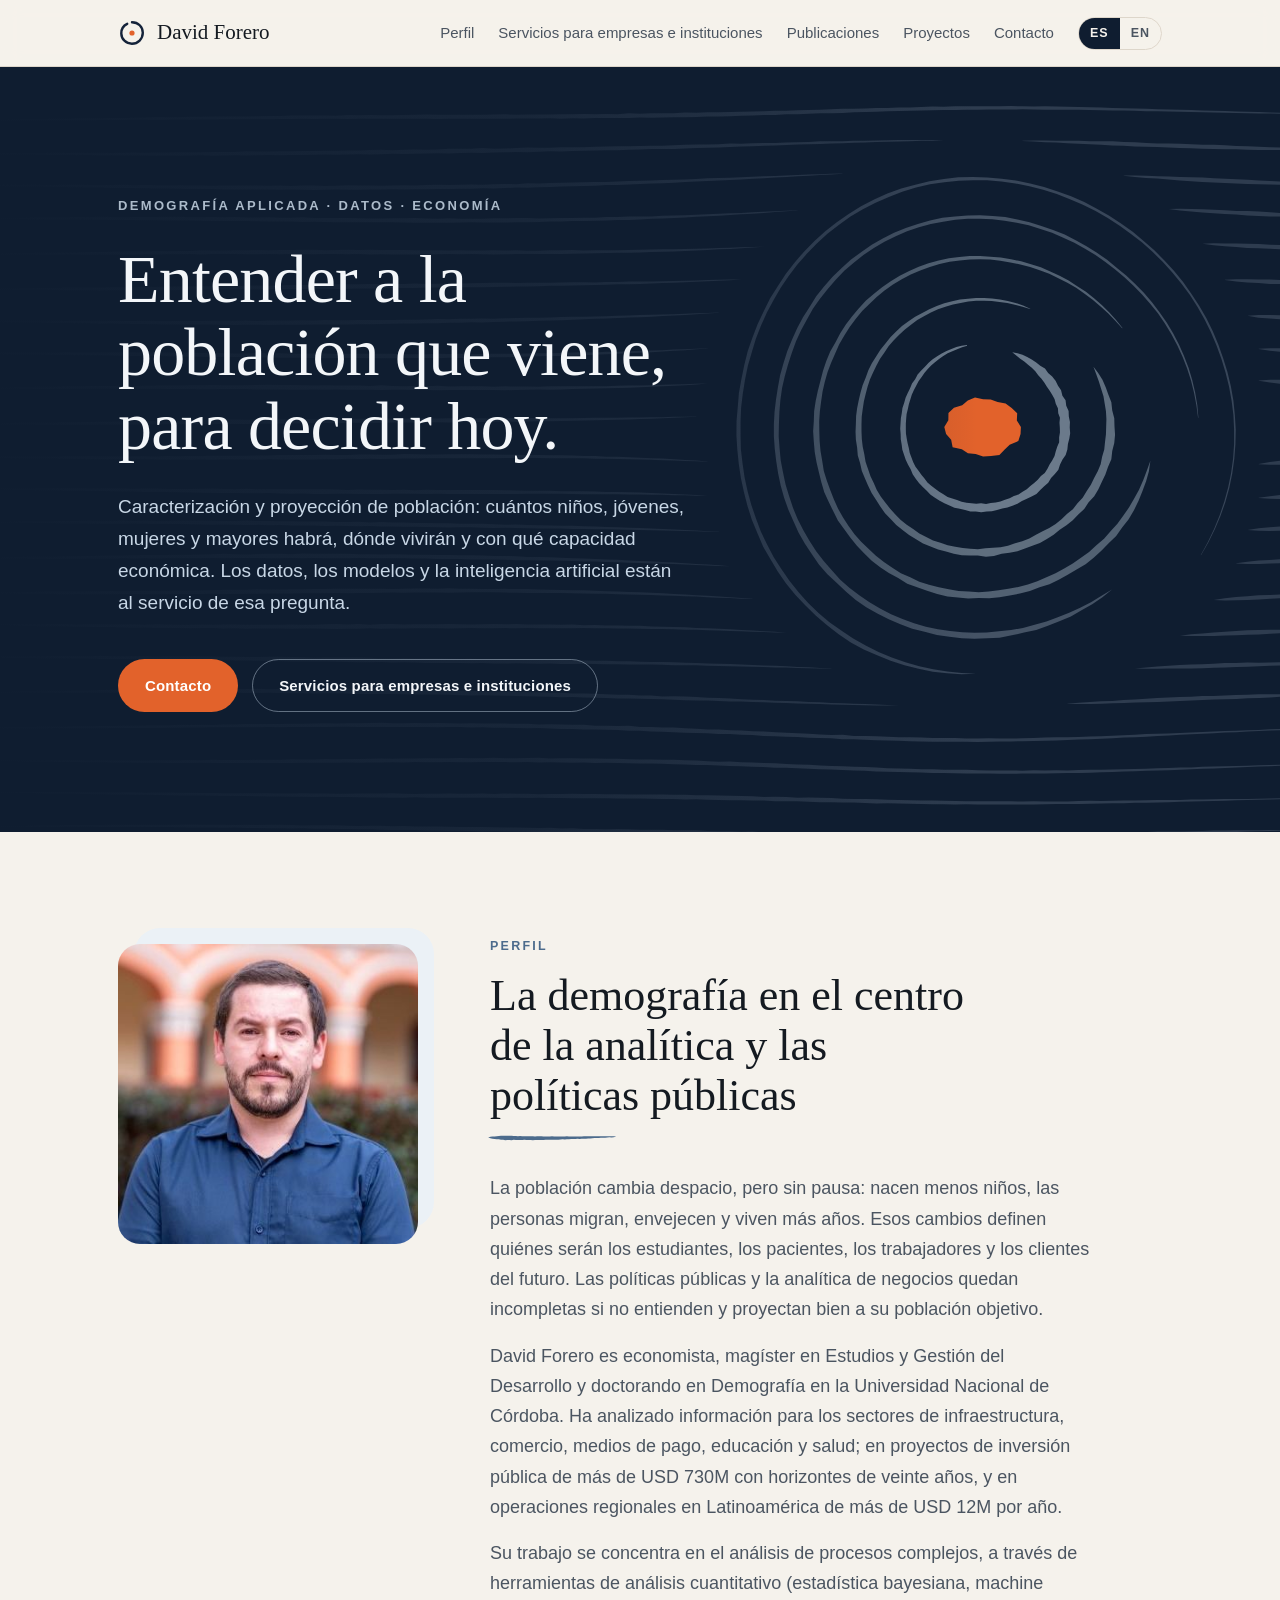
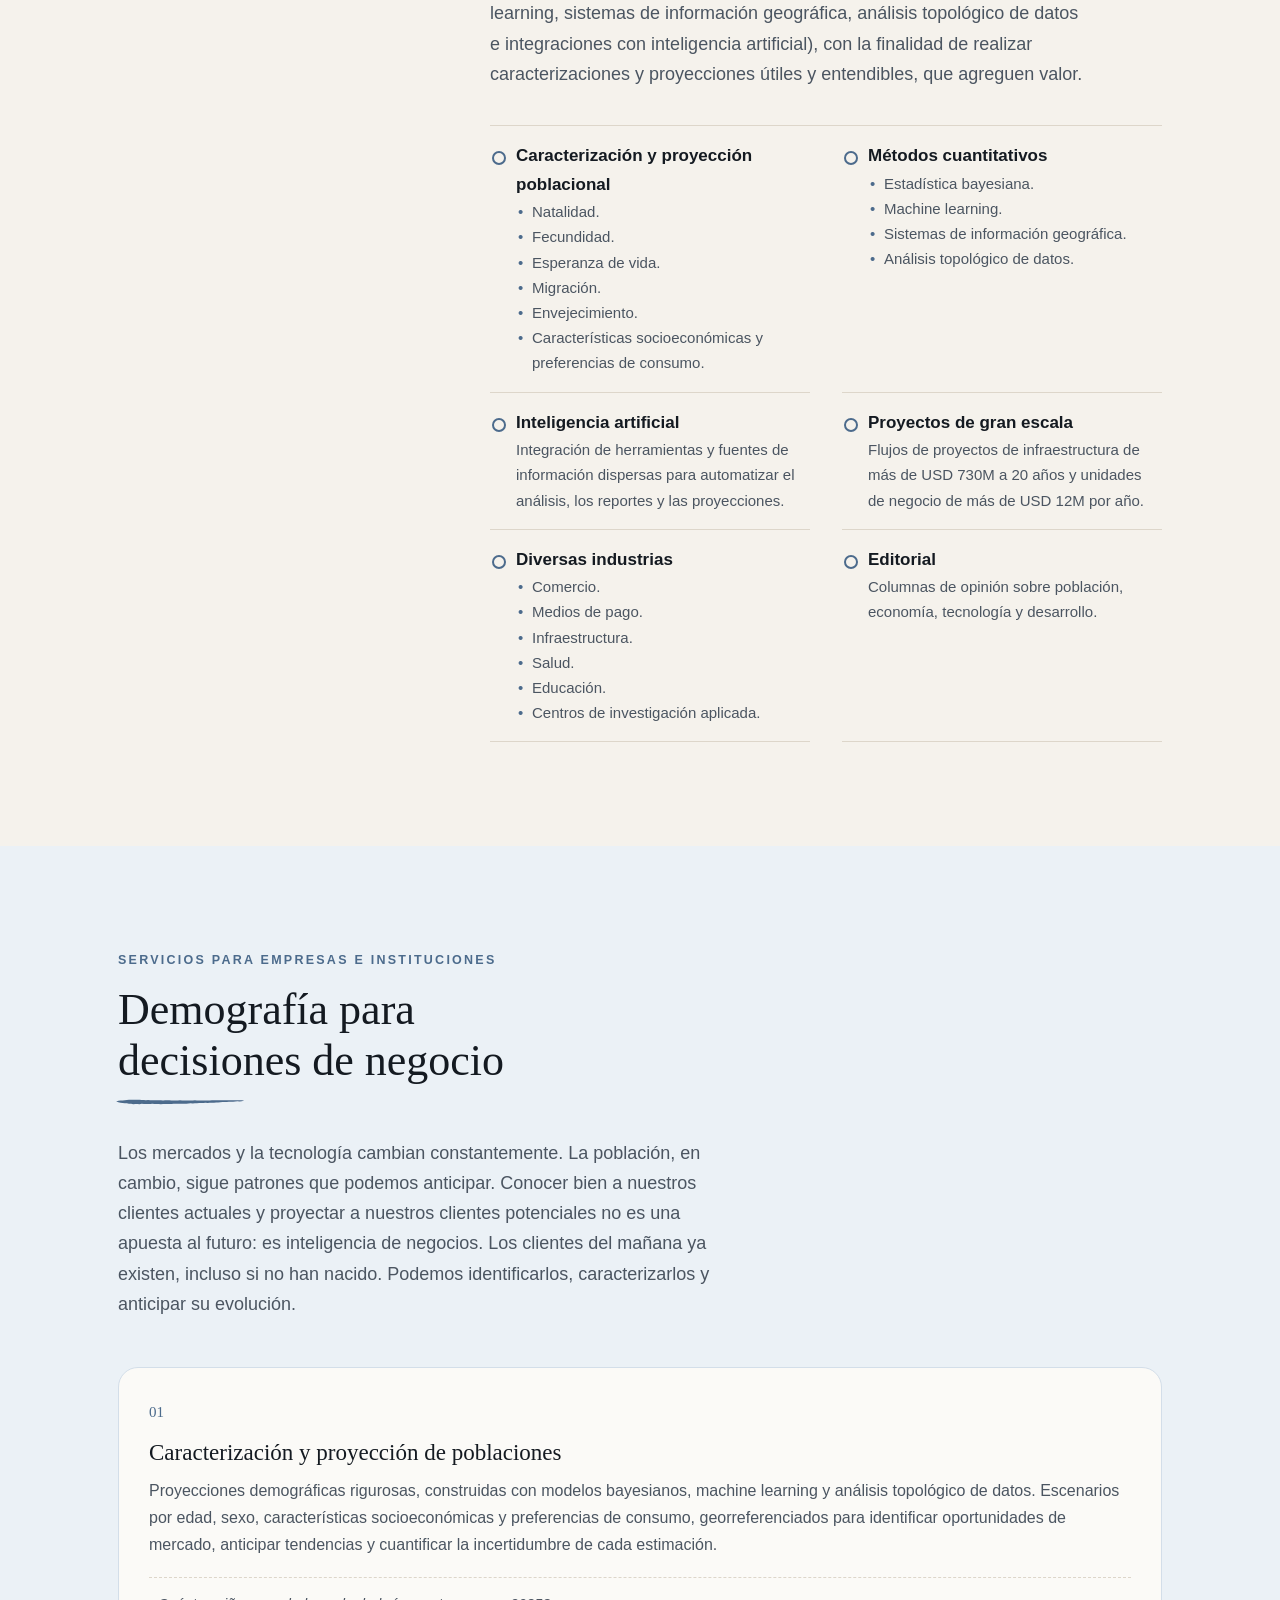
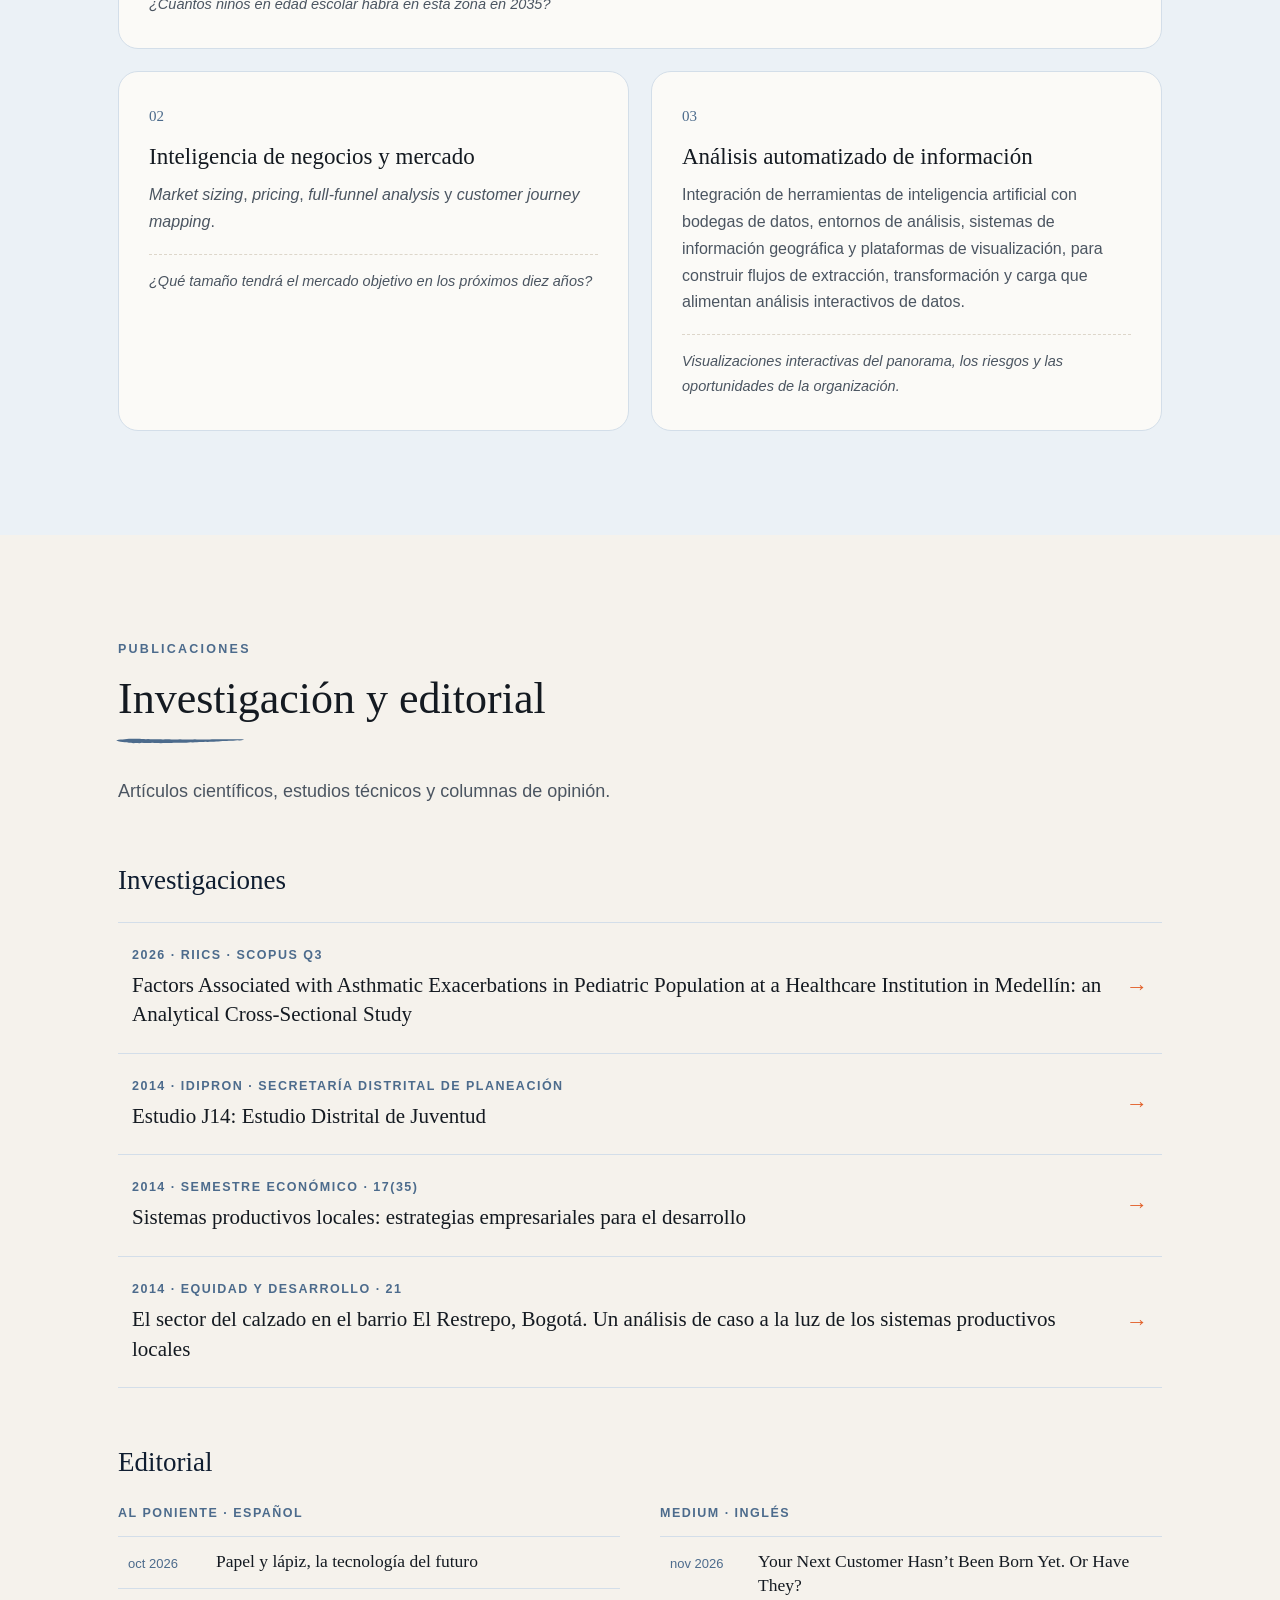
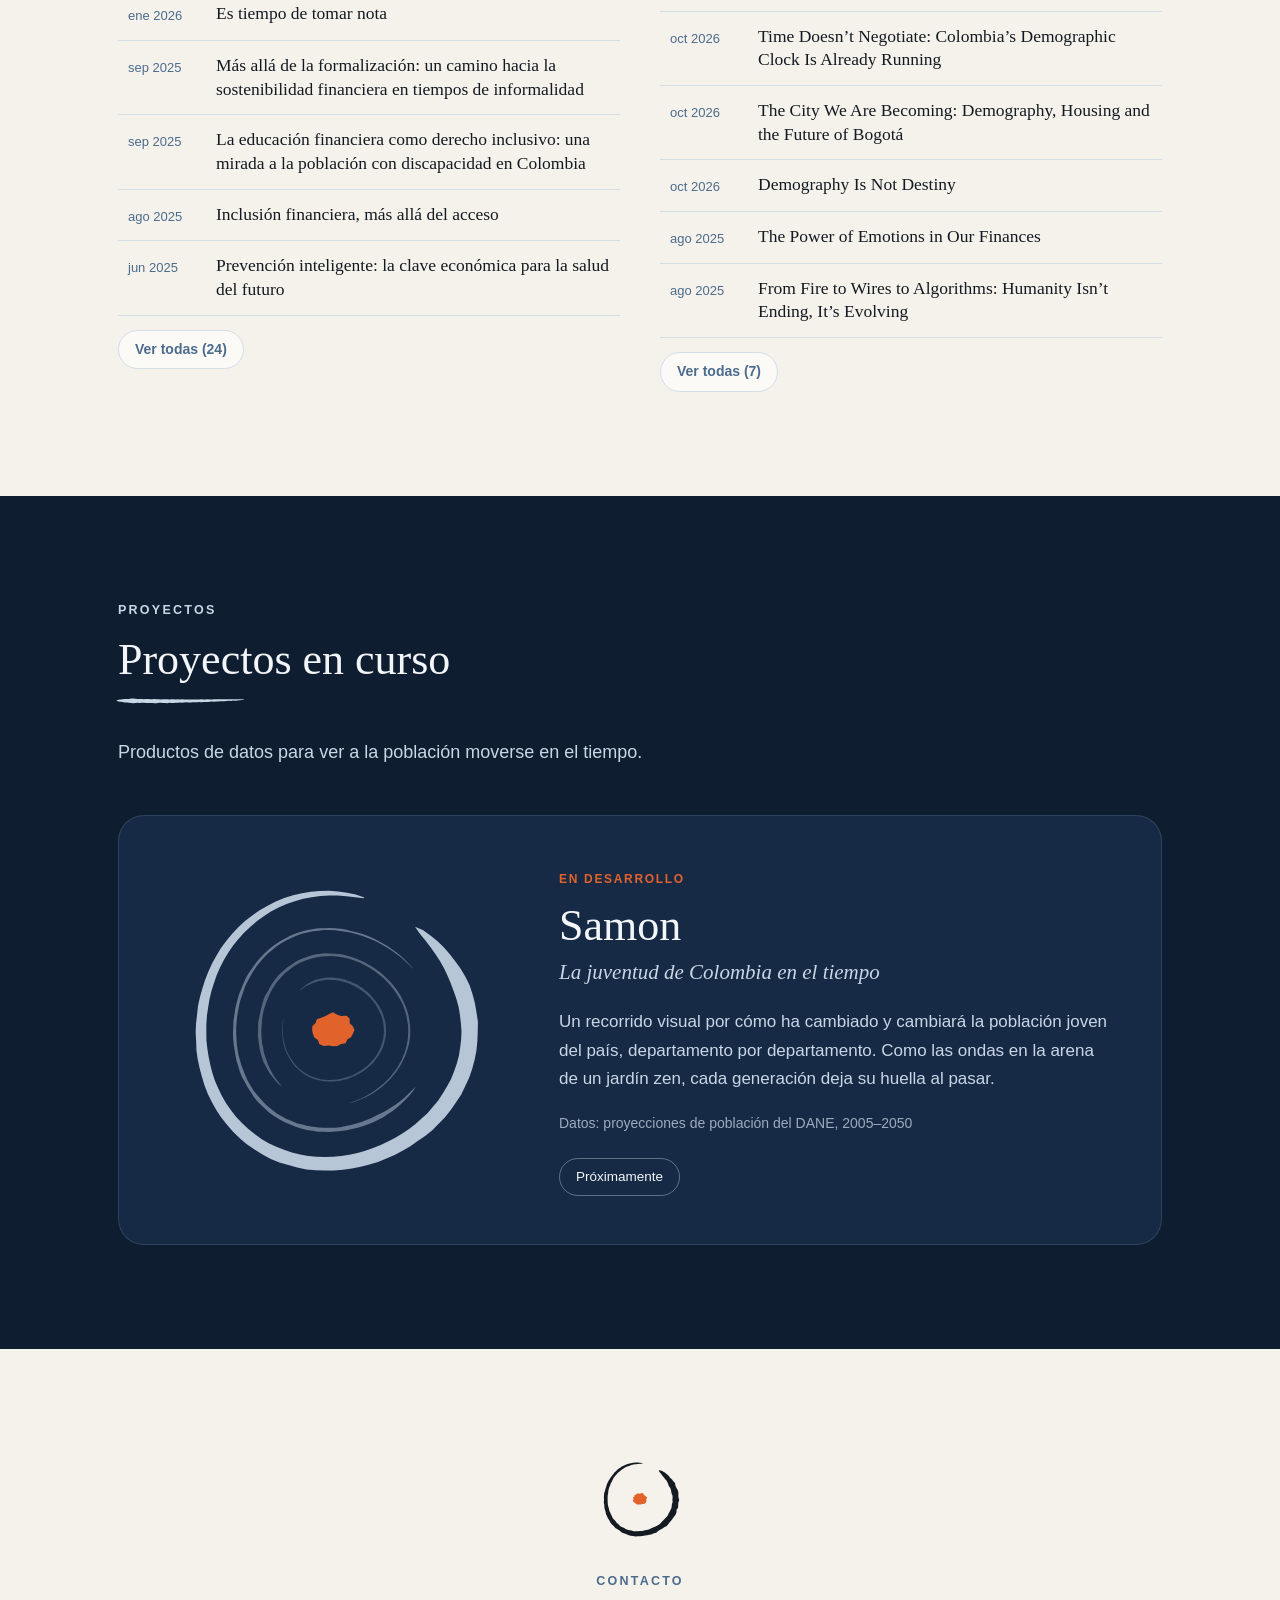
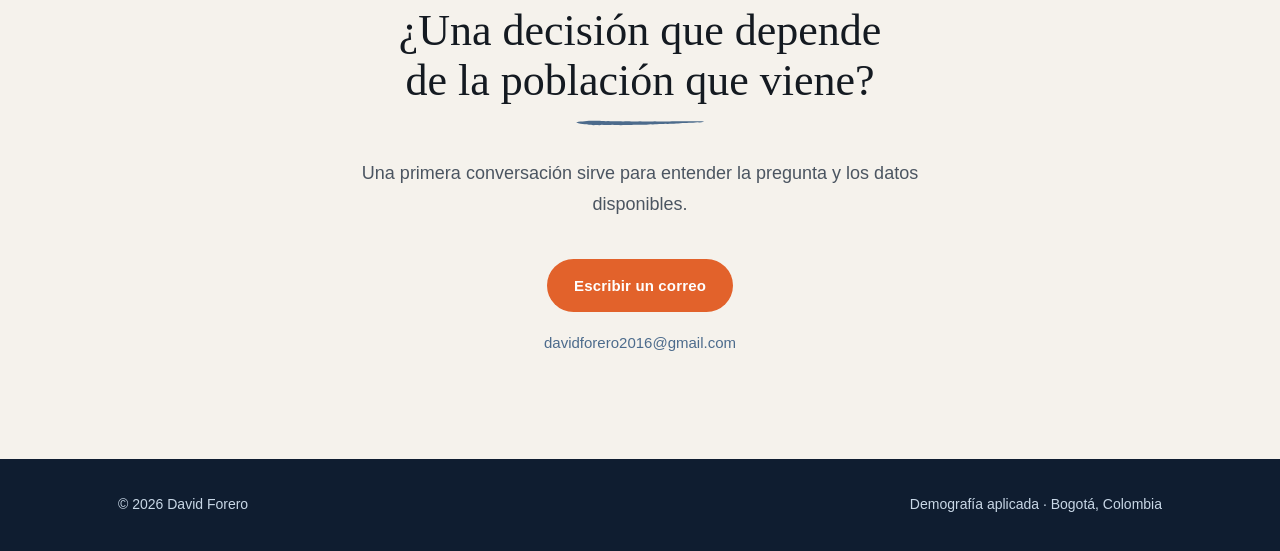
==== commit d26648ec: "Servicios: nuevo ejemplo de análisis automatizado" ====
--- a/index.html
+++ b/index.html
@@ -52,7 +52,7 @@
   <section class="block ice" id="servicios">
     <div class="wrap">
       <p class="section-label">Servicios para empresas e instituciones</p><h2 class="">Demografía para decisiones de negocio</h2><p class="intro">Los mercados y la tecnología cambian constantemente. La población, en cambio, sigue patrones que podemos anticipar. Conocer bien a nuestros clientes actuales y proyectar a nuestros clientes potenciales no es una apuesta al futuro: es inteligencia de negocios. Los clientes del mañana ya existen, incluso si no han nacido. Podemos identificarlos, caracterizarlos y anticipar su evolución.</p>
-      <div class="grid two"><article class="card"><span class="num">01</span><h3>Caracterización y proyección de poblaciones</h3><p>Proyecciones demográficas rigurosas, construidas con modelos bayesianos, machine learning y análisis topológico de datos. Escenarios por edad, sexo, características socioeconómicas y preferencias de consumo, georreferenciados para identificar oportunidades de mercado, anticipar tendencias y cuantificar la incertidumbre de cada estimación.</p><p class="example">¿Cuántos niños en edad escolar habrá en esta zona en 2035?</p></article><article class="card"><span class="num">02</span><h3>Inteligencia de negocios y mercado</h3><p><em>Market sizing</em>, <em>pricing</em>, <em>full-funnel analysis</em> y <em>customer journey mapping</em>.</p><p class="example">¿Qué tamaño tendrá el mercado objetivo en los próximos diez años?</p></article><article class="card"><span class="num">03</span><h3>Análisis automatizado de información</h3><p>Integración de herramientas de inteligencia artificial con bodegas de datos, entornos de análisis, sistemas de información geográfica y plataformas de visualización, para construir flujos de extracción, transformación y carga que alimentan análisis interactivos de datos.</p><p class="example">Un tablero que siga la población de las zonas de operación.</p></article></div>
+      <div class="grid two"><article class="card"><span class="num">01</span><h3>Caracterización y proyección de poblaciones</h3><p>Proyecciones demográficas rigurosas, construidas con modelos bayesianos, machine learning y análisis topológico de datos. Escenarios por edad, sexo, características socioeconómicas y preferencias de consumo, georreferenciados para identificar oportunidades de mercado, anticipar tendencias y cuantificar la incertidumbre de cada estimación.</p><p class="example">¿Cuántos niños en edad escolar habrá en esta zona en 2035?</p></article><article class="card"><span class="num">02</span><h3>Inteligencia de negocios y mercado</h3><p><em>Market sizing</em>, <em>pricing</em>, <em>full-funnel analysis</em> y <em>customer journey mapping</em>.</p><p class="example">¿Qué tamaño tendrá el mercado objetivo en los próximos diez años?</p></article><article class="card"><span class="num">03</span><h3>Análisis automatizado de información</h3><p>Integración de herramientas de inteligencia artificial con bodegas de datos, entornos de análisis, sistemas de información geográfica y plataformas de visualización, para construir flujos de extracción, transformación y carga que alimentan análisis interactivos de datos.</p><p class="example">Visualizaciones interactivas del panorama, los riesgos y las oportunidades de la organización.</p></article></div>
     </div>
   </section>
 
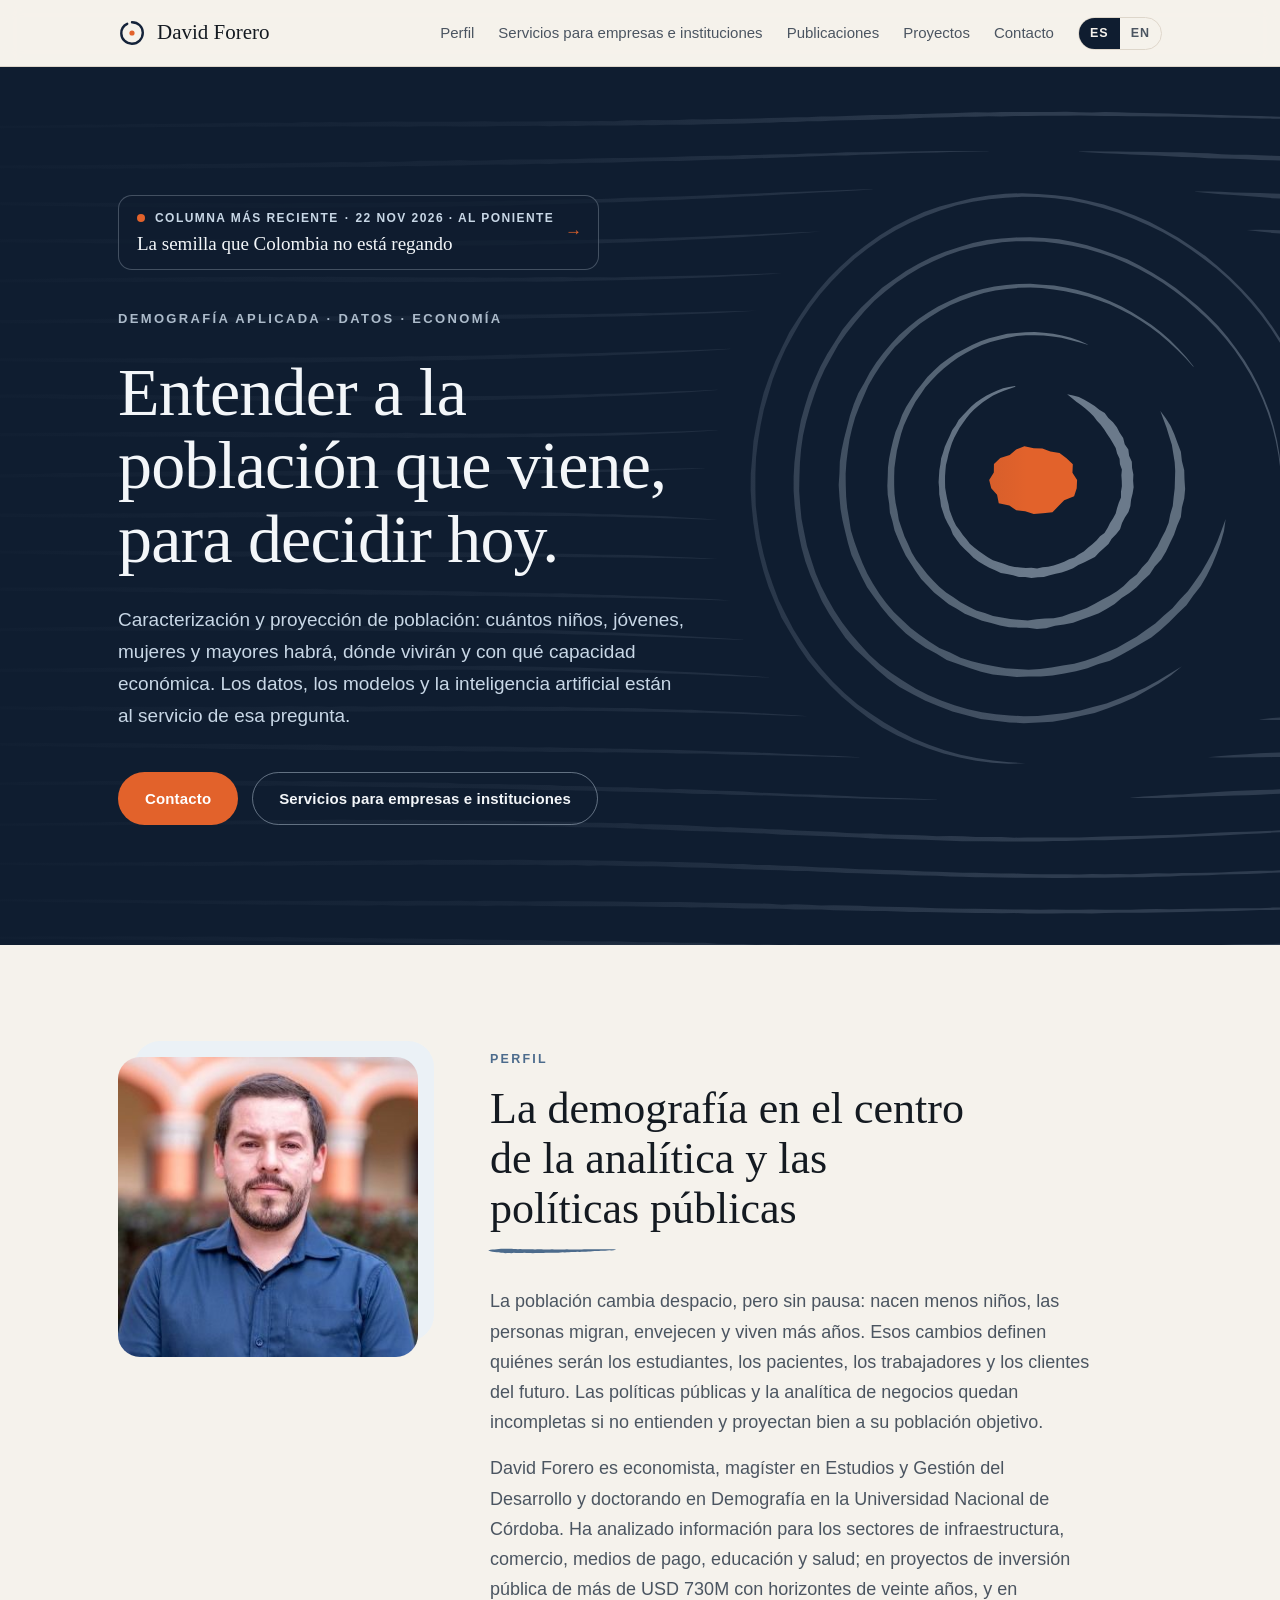
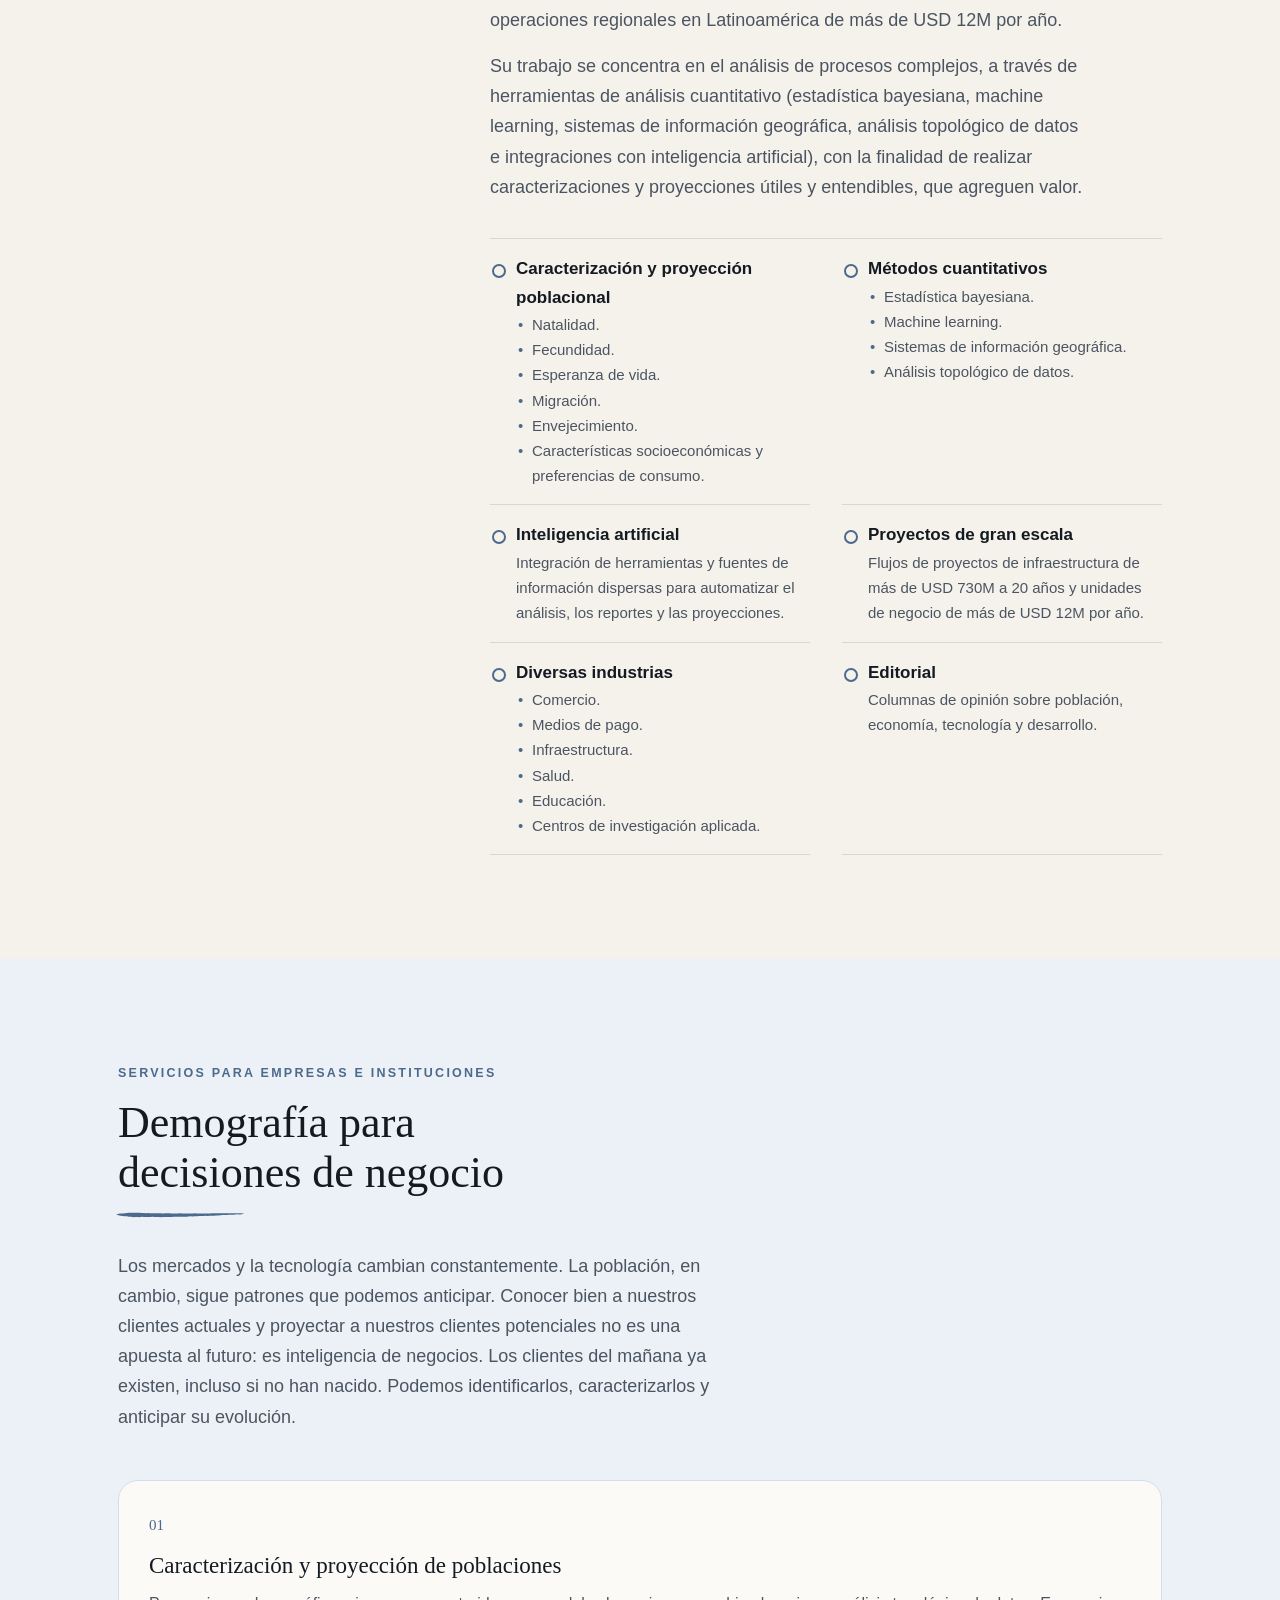
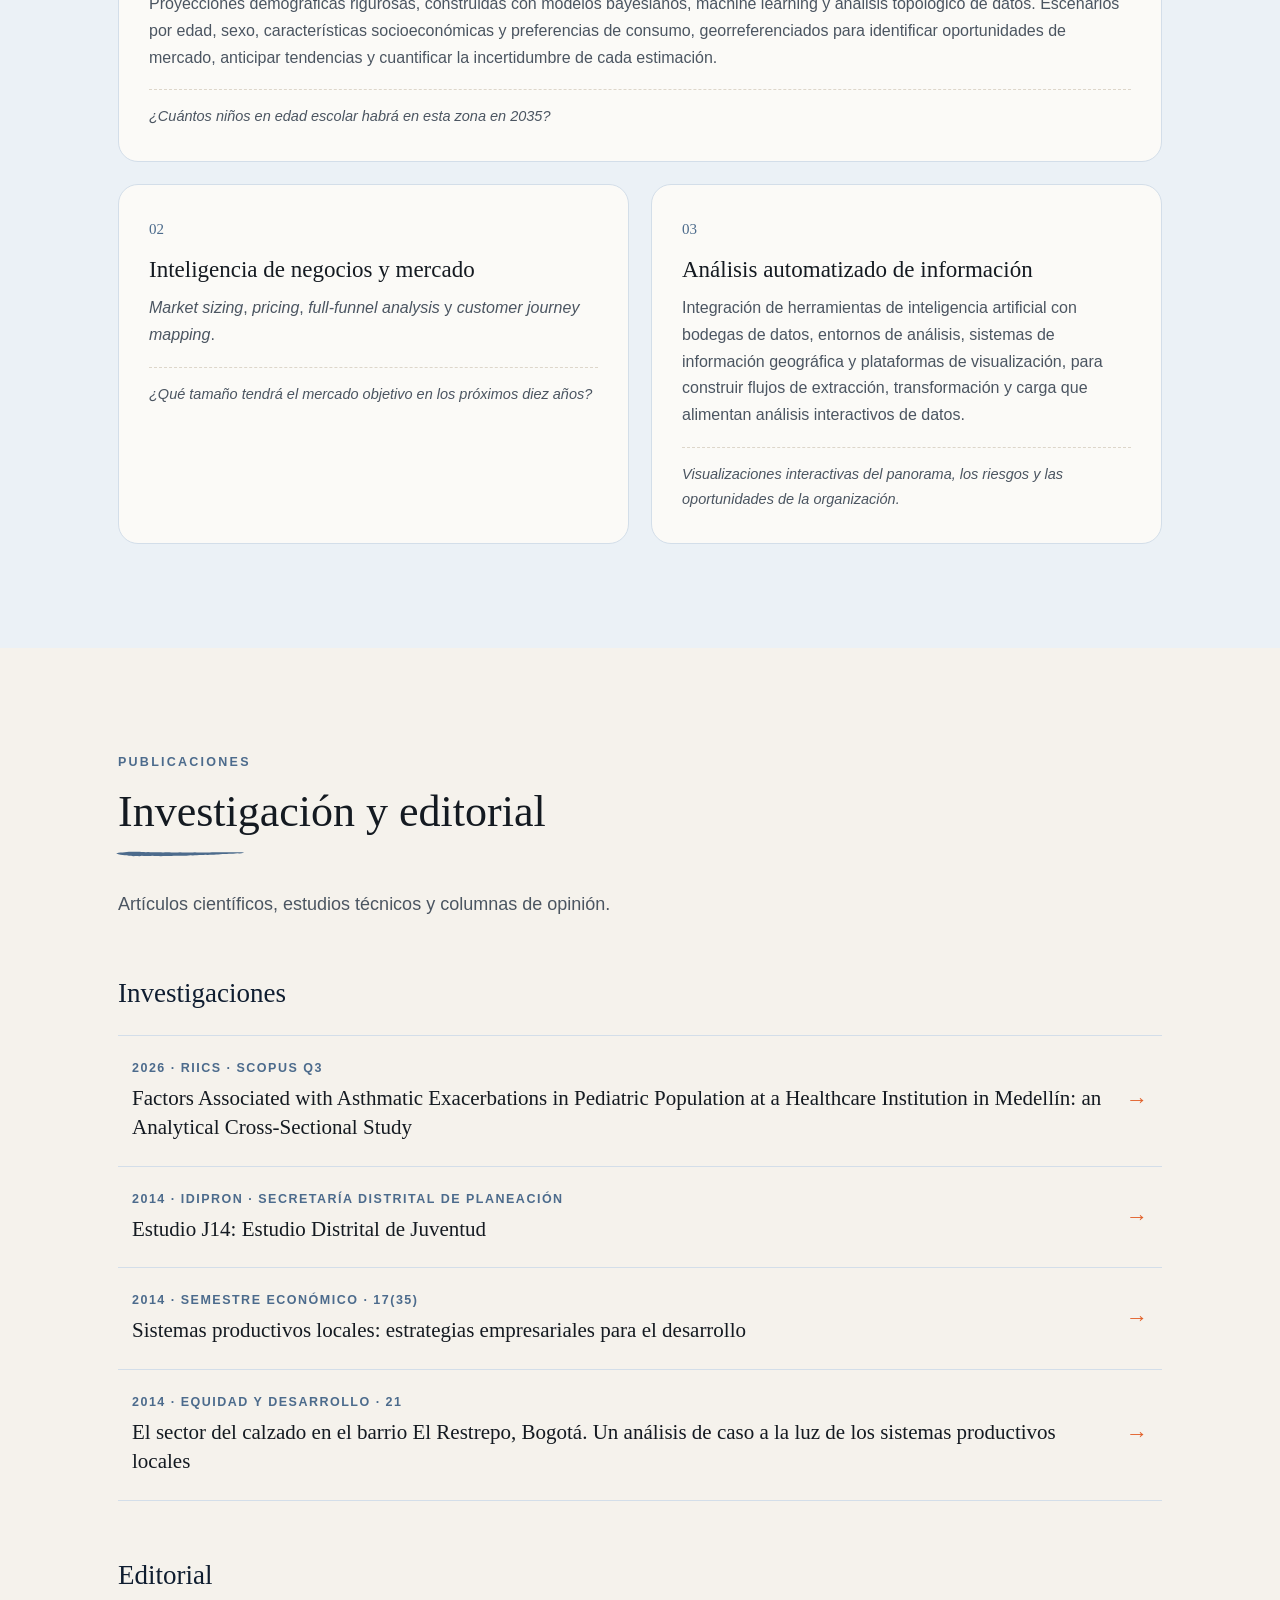
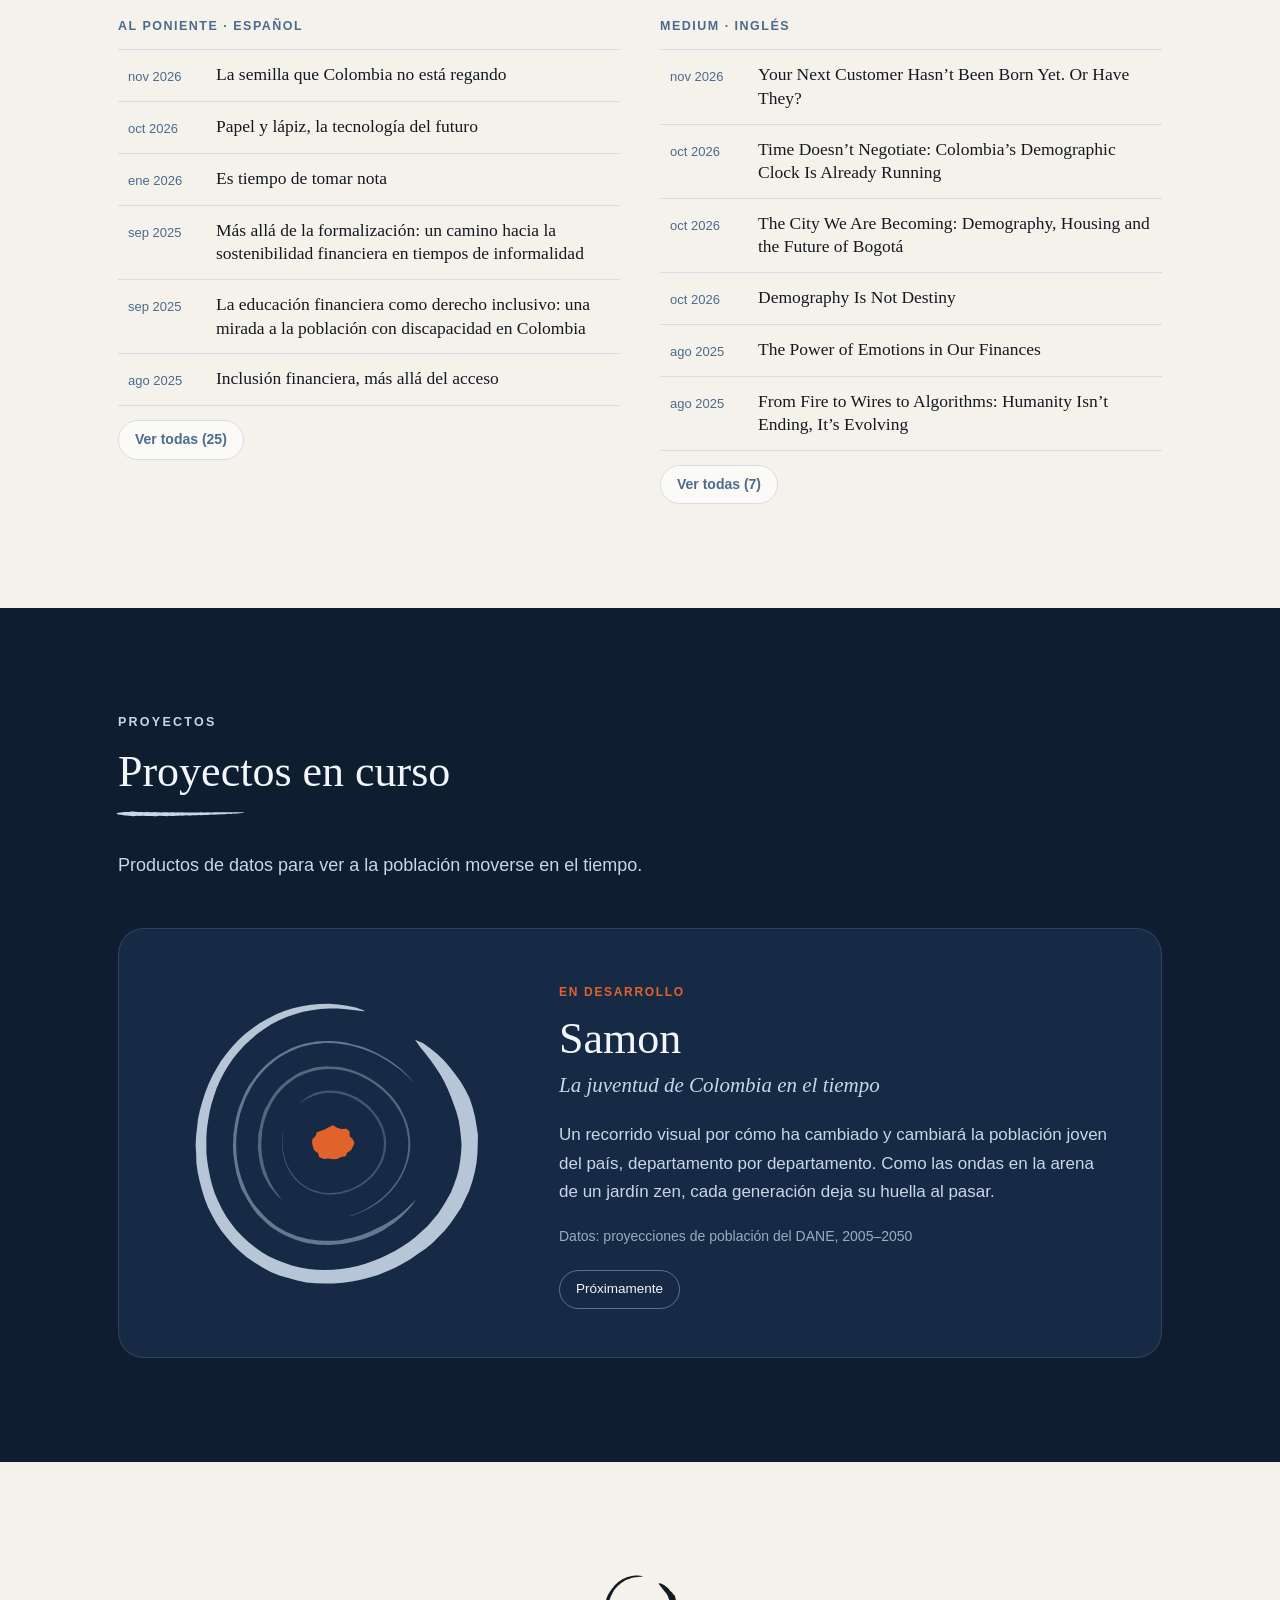
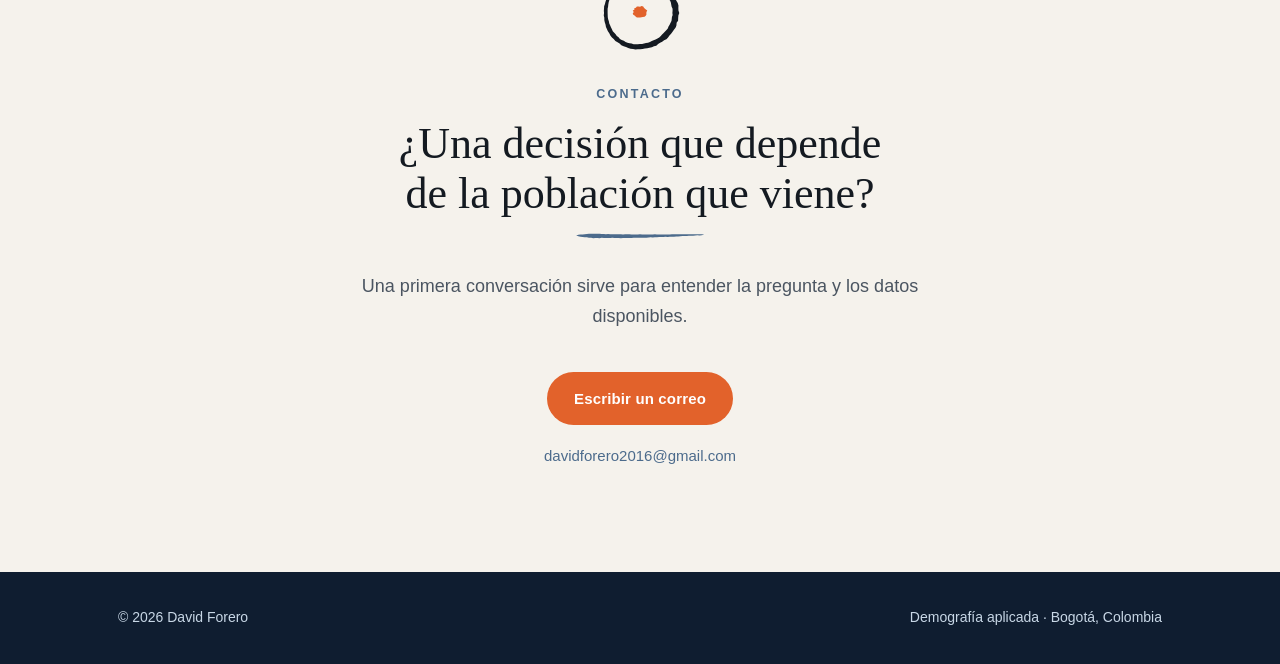
==== commit 95d775b8: "Portada: columna más reciente y nueva columna en Editorial" ====
--- a/index.html
+++ b/index.html
@@ -26,6 +26,7 @@
   <section class="hero dark">
     <div class="ink-field" data-ink="hero" aria-hidden="true"></div>
     <div class="wrap">
+      <a class="latest" id="latest" data-src="assets/latest.json" href="https://alponiente.com/la-semilla-que-colombia-no-esta-regando/" target="_blank" rel="noopener"><span class="latest-meta"><span class="latest-label">Columna más reciente</span> · <span class="latest-date">22 nov 2026 · Al Poniente</span></span><span class="latest-title">La semilla que Colombia no está regando</span><span class="arrow" aria-hidden="true">→</span></a>
       <p class="kicker">Demografía aplicada · Datos · Economía</p>
       <h1>Entender a la población que viene, para decidir hoy.</h1>
       <p class="lead">Caracterización y proyección de población: cuántos niños, jóvenes, mujeres y mayores habrá, dónde vivirán y con qué capacidad económica. Los datos, los modelos y la inteligencia artificial están al servicio de esa pregunta.</p>
@@ -62,7 +63,7 @@
       <h3 class="sub">Investigaciones</h3>
       <ul class="columns-list"><li><a href="https://doi.org/10.46634/riics.534" target="_blank" rel="noopener"><div><span class="venue">2026 · RIICS · Scopus Q3</span><span class="title">Factors Associated with Asthmatic Exacerbations in Pediatric Population at a Healthcare Institution in Medellín: an Analytical Cross-Sectional Study</span></div><span class="arrow" aria-hidden="true">→</span></a></li><li><a href="https://sistemas002.sdp.gov.co/sites/default/files/estu_juve_2014.pdf" target="_blank" rel="noopener"><div><span class="venue">2014 · IDIPRON · Secretaría Distrital de Planeación</span><span class="title">Estudio J14: Estudio Distrital de Juventud</span></div><span class="arrow" aria-hidden="true">→</span></a></li><li><a href="https://doi.org/10.22395/SEEC.V17N35A3" target="_blank" rel="noopener"><div><span class="venue">2014 · Semestre Económico · 17(35)</span><span class="title">Sistemas productivos locales: estrategias empresariales para el desarrollo</span></div><span class="arrow" aria-hidden="true">→</span></a></li><li><a href="https://doi.org/10.19052/ed.2349" target="_blank" rel="noopener"><div><span class="venue">2014 · Equidad y Desarrollo · 21</span><span class="title">El sector del calzado en el barrio El Restrepo, Bogotá. Un análisis de caso a la luz de los sistemas productivos locales</span></div><span class="arrow" aria-hidden="true">→</span></a></li></ul>
       <h3 class="sub">Editorial</h3>
-      <div class="outlets"><div class="outlet"><h4>Al Poniente · español</h4><ul class="col-list"><li><a href="https://alponiente.com/papel-y-lapiz-la-tecnologia-del-futuro/" target="_blank" rel="noopener"><span class="date">oct 2026</span><span class="title">Papel y lápiz, la tecnología del futuro</span></a></li><li><a href="https://alponiente.com/es-tiempo-de-tomar-nota/" target="_blank" rel="noopener"><span class="date">ene 2026</span><span class="title">Es tiempo de tomar nota</span></a></li><li><a href="https://alponiente.com/mas-alla-de-la-formalizacion-un-camino-hacia-la-sostenibilidad-financiera-en-tiempos-de-informalidad/" target="_blank" rel="noopener"><span class="date">sep 2025</span><span class="title">Más allá de la formalización: un camino hacia la sostenibilidad financiera en tiempos de informalidad</span></a></li><li><a href="https://alponiente.com/la-educacion-financiera-como-derecho-inclusivo-una-mirada-a-la-poblacion-con-discapacidad-en-colombia/" target="_blank" rel="noopener"><span class="date">sep 2025</span><span class="title">La educación financiera como derecho inclusivo: una mirada a la población con discapacidad en Colombia</span></a></li><li><a href="https://alponiente.com/inclusion-financiera-mas-alla-del-acceso/" target="_blank" rel="noopener"><span class="date">ago 2025</span><span class="title">Inclusión financiera, más allá del acceso</span></a></li><li><a href="https://alponiente.com/prevencion-inteligente-la-clave-economica-para-la-salud-del-futuro/" target="_blank" rel="noopener"><span class="date">jun 2025</span><span class="title">Prevención inteligente: la clave económica para la salud del futuro</span></a></li></ul><details class="more"><summary>Ver todas (24)</summary><ul class="col-list"><li><a href="https://alponiente.com/pymes-el-motor-oculto-del-desarrollo-el-empleo-y-la-innovacion-en-colombia/" target="_blank" rel="noopener"><span class="date">mar 2025</span><span class="title">Pymes: el motor oculto del desarrollo, el empleo y la innovación en Colombia</span></a></li><li><a href="https://alponiente.com/insistir-por-principio-2/" target="_blank" rel="noopener"><span class="date">feb 2025</span><span class="title">Insistir por principio</span></a></li><li><a href="https://alponiente.com/el-cambio-en-las-tasas-de-fecundidad-en-colombia-implicaciones-para-el-futuro/" target="_blank" rel="noopener"><span class="date">feb 2025</span><span class="title">El cambio en las tasas de fecundidad en Colombia: implicaciones para el futuro</span></a></li><li><a href="https://alponiente.com/la-poblacion-joven-en-colombia-algunos-datos-relevantes/" target="_blank" rel="noopener"><span class="date">feb 2025</span><span class="title">La población joven en Colombia. Algunos datos relevantes</span></a></li><li><a href="https://alponiente.com/nuevos-retos-mismos-problemas-el-cambio-demografico-en-bogota/" target="_blank" rel="noopener"><span class="date">feb 2025</span><span class="title">Nuevos retos, mismos problemas. El cambio demográfico en Bogotá</span></a></li><li><a href="https://alponiente.com/demografia-y-mercado-una-relacion-eterna/" target="_blank" rel="noopener"><span class="date">ene 2025</span><span class="title">Demografía y mercado. Una relación eterna</span></a></li><li><a href="https://alponiente.com/el-capricho-electoral-y-la-politica-monetaria/" target="_blank" rel="noopener"><span class="date">dic 2024</span><span class="title">El capricho electoral y la política monetaria</span></a></li><li><a href="https://alponiente.com/y-con-el-agua-lejos/" target="_blank" rel="noopener"><span class="date">abr 2024</span><span class="title">Y con el agua lejos…</span></a></li><li><a href="https://alponiente.com/inclusion-financiera-mas-alla-de-la-vulnerabilidad-y-calidad-de-vida/" target="_blank" rel="noopener"><span class="date">ene 2024</span><span class="title">Inclusión financiera. Más allá de la vulnerabilidad y calidad de vida</span></a></li><li><a href="https://alponiente.com/tranquilidad-financiera-y-calidad-de-vida/" target="_blank" rel="noopener"><span class="date">ene 2024</span><span class="title">Tranquilidad financiera y calidad de vida</span></a></li><li><a href="https://alponiente.com/desarrollo-local-una-tarea-obligada/" target="_blank" rel="noopener"><span class="date">feb 2023</span><span class="title">Desarrollo local. Una tarea obligada</span></a></li><li><a href="https://alponiente.com/ni-para-arriba-ni-para-abajo/" target="_blank" rel="noopener"><span class="date">ene 2023</span><span class="title">Ni para arriba ni para abajo</span></a></li><li><a href="https://alponiente.com/la-transicion-energetica/" target="_blank" rel="noopener"><span class="date">ene 2023</span><span class="title">La transición energética</span></a></li><li><a href="https://alponiente.com/ideas-economicas-minimas/" target="_blank" rel="noopener"><span class="date">mar 2022</span><span class="title">Ideas económicas mínimas</span></a></li><li><a href="https://alponiente.com/repensar-la-politica-industrial-de-nuevo-en-la-agenda/" target="_blank" rel="noopener"><span class="date">feb 2022</span><span class="title">Repensar la política industrial. De nuevo en la agenda</span></a></li><li><a href="https://alponiente.com/insistir-por-principio/" target="_blank" rel="noopener"><span class="date">oct 2021</span><span class="title">Insistir por principio</span></a></li><li><a href="https://alponiente.com/el-buen-votante/" target="_blank" rel="noopener"><span class="date">sep 2021</span><span class="title">El buen votante</span></a></li><li><a href="https://alponiente.com/una-tarea-pendiente/" target="_blank" rel="noopener"><span class="date">ago 2021</span><span class="title">Una tarea pendiente</span></a></li></ul></details></div><div class="outlet"><h4>Medium · inglés</h4><ul class="col-list"><li><a href="https://medium.com/@davidforero2016/your-next-customer-hasnt-been-born-yet-or-have-they-cbd900273036" target="_blank" rel="noopener"><span class="date">nov 2026</span><span class="title">Your Next Customer Hasn’t Been Born Yet. Or Have They?</span></a></li><li><a href="https://medium.com/@davidforero2016/time-doesnt-negotiate-colombia-s-demographic-clock-is-already-running-e88f3e4d150d" target="_blank" rel="noopener"><span class="date">oct 2026</span><span class="title">Time Doesn’t Negotiate: Colombia’s Demographic Clock Is Already Running</span></a></li><li><a href="https://medium.com/@davidforero2016/the-city-we-are-becoming-demography-housing-and-the-future-of-bogot%C3%A1-54bc721b59ff" target="_blank" rel="noopener"><span class="date">oct 2026</span><span class="title">The City We Are Becoming: Demography, Housing and the Future of Bogotá</span></a></li><li><a href="https://medium.com/@davidforero2016/demography-is-not-destiny-4d943cd30075" target="_blank" rel="noopener"><span class="date">oct 2026</span><span class="title">Demography Is Not Destiny</span></a></li><li><a href="https://medium.com/@davidforero2016/the-power-of-emotions-in-our-finances-11904bc03700" target="_blank" rel="noopener"><span class="date">ago 2025</span><span class="title">The Power of Emotions in Our Finances</span></a></li><li><a href="https://medium.com/@davidforero2016/from-fire-to-wires-to-algorithms-humanity-isnt-ending-it-s-evolving-d20fe8467c89" target="_blank" rel="noopener"><span class="date">ago 2025</span><span class="title">From Fire to Wires to Algorithms: Humanity Isn’t Ending, It’s Evolving</span></a></li></ul><details class="more"><summary>Ver todas (7)</summary><ul class="col-list"><li><a href="https://medium.com/@davidforero2016/strain-on-healthcare-systems-b1e640531e9b" target="_blank" rel="noopener"><span class="date">may 2025</span><span class="title">Rethinking Aging: Why Societies Must Act Now</span></a></li></ul></details></div></div>
+      <div class="outlets"><div class="outlet"><h4>Al Poniente · español</h4><ul class="col-list"><li><a href="https://alponiente.com/la-semilla-que-colombia-no-esta-regando/" target="_blank" rel="noopener"><span class="date">nov 2026</span><span class="title">La semilla que Colombia no está regando</span></a></li><li><a href="https://alponiente.com/papel-y-lapiz-la-tecnologia-del-futuro/" target="_blank" rel="noopener"><span class="date">oct 2026</span><span class="title">Papel y lápiz, la tecnología del futuro</span></a></li><li><a href="https://alponiente.com/es-tiempo-de-tomar-nota/" target="_blank" rel="noopener"><span class="date">ene 2026</span><span class="title">Es tiempo de tomar nota</span></a></li><li><a href="https://alponiente.com/mas-alla-de-la-formalizacion-un-camino-hacia-la-sostenibilidad-financiera-en-tiempos-de-informalidad/" target="_blank" rel="noopener"><span class="date">sep 2025</span><span class="title">Más allá de la formalización: un camino hacia la sostenibilidad financiera en tiempos de informalidad</span></a></li><li><a href="https://alponiente.com/la-educacion-financiera-como-derecho-inclusivo-una-mirada-a-la-poblacion-con-discapacidad-en-colombia/" target="_blank" rel="noopener"><span class="date">sep 2025</span><span class="title">La educación financiera como derecho inclusivo: una mirada a la población con discapacidad en Colombia</span></a></li><li><a href="https://alponiente.com/inclusion-financiera-mas-alla-del-acceso/" target="_blank" rel="noopener"><span class="date">ago 2025</span><span class="title">Inclusión financiera, más allá del acceso</span></a></li></ul><details class="more"><summary>Ver todas (25)</summary><ul class="col-list"><li><a href="https://alponiente.com/prevencion-inteligente-la-clave-economica-para-la-salud-del-futuro/" target="_blank" rel="noopener"><span class="date">jun 2025</span><span class="title">Prevención inteligente: la clave económica para la salud del futuro</span></a></li><li><a href="https://alponiente.com/pymes-el-motor-oculto-del-desarrollo-el-empleo-y-la-innovacion-en-colombia/" target="_blank" rel="noopener"><span class="date">mar 2025</span><span class="title">Pymes: el motor oculto del desarrollo, el empleo y la innovación en Colombia</span></a></li><li><a href="https://alponiente.com/insistir-por-principio-2/" target="_blank" rel="noopener"><span class="date">feb 2025</span><span class="title">Insistir por principio</span></a></li><li><a href="https://alponiente.com/el-cambio-en-las-tasas-de-fecundidad-en-colombia-implicaciones-para-el-futuro/" target="_blank" rel="noopener"><span class="date">feb 2025</span><span class="title">El cambio en las tasas de fecundidad en Colombia: implicaciones para el futuro</span></a></li><li><a href="https://alponiente.com/la-poblacion-joven-en-colombia-algunos-datos-relevantes/" target="_blank" rel="noopener"><span class="date">feb 2025</span><span class="title">La población joven en Colombia. Algunos datos relevantes</span></a></li><li><a href="https://alponiente.com/nuevos-retos-mismos-problemas-el-cambio-demografico-en-bogota/" target="_blank" rel="noopener"><span class="date">feb 2025</span><span class="title">Nuevos retos, mismos problemas. El cambio demográfico en Bogotá</span></a></li><li><a href="https://alponiente.com/demografia-y-mercado-una-relacion-eterna/" target="_blank" rel="noopener"><span class="date">ene 2025</span><span class="title">Demografía y mercado. Una relación eterna</span></a></li><li><a href="https://alponiente.com/el-capricho-electoral-y-la-politica-monetaria/" target="_blank" rel="noopener"><span class="date">dic 2024</span><span class="title">El capricho electoral y la política monetaria</span></a></li><li><a href="https://alponiente.com/y-con-el-agua-lejos/" target="_blank" rel="noopener"><span class="date">abr 2024</span><span class="title">Y con el agua lejos…</span></a></li><li><a href="https://alponiente.com/inclusion-financiera-mas-alla-de-la-vulnerabilidad-y-calidad-de-vida/" target="_blank" rel="noopener"><span class="date">ene 2024</span><span class="title">Inclusión financiera. Más allá de la vulnerabilidad y calidad de vida</span></a></li><li><a href="https://alponiente.com/tranquilidad-financiera-y-calidad-de-vida/" target="_blank" rel="noopener"><span class="date">ene 2024</span><span class="title">Tranquilidad financiera y calidad de vida</span></a></li><li><a href="https://alponiente.com/desarrollo-local-una-tarea-obligada/" target="_blank" rel="noopener"><span class="date">feb 2023</span><span class="title">Desarrollo local. Una tarea obligada</span></a></li><li><a href="https://alponiente.com/ni-para-arriba-ni-para-abajo/" target="_blank" rel="noopener"><span class="date">ene 2023</span><span class="title">Ni para arriba ni para abajo</span></a></li><li><a href="https://alponiente.com/la-transicion-energetica/" target="_blank" rel="noopener"><span class="date">ene 2023</span><span class="title">La transición energética</span></a></li><li><a href="https://alponiente.com/ideas-economicas-minimas/" target="_blank" rel="noopener"><span class="date">mar 2022</span><span class="title">Ideas económicas mínimas</span></a></li><li><a href="https://alponiente.com/repensar-la-politica-industrial-de-nuevo-en-la-agenda/" target="_blank" rel="noopener"><span class="date">feb 2022</span><span class="title">Repensar la política industrial. De nuevo en la agenda</span></a></li><li><a href="https://alponiente.com/insistir-por-principio/" target="_blank" rel="noopener"><span class="date">oct 2021</span><span class="title">Insistir por principio</span></a></li><li><a href="https://alponiente.com/el-buen-votante/" target="_blank" rel="noopener"><span class="date">sep 2021</span><span class="title">El buen votante</span></a></li><li><a href="https://alponiente.com/una-tarea-pendiente/" target="_blank" rel="noopener"><span class="date">ago 2021</span><span class="title">Una tarea pendiente</span></a></li></ul></details></div><div class="outlet"><h4>Medium · inglés</h4><ul class="col-list"><li><a href="https://medium.com/@davidforero2016/your-next-customer-hasnt-been-born-yet-or-have-they-cbd900273036" target="_blank" rel="noopener"><span class="date">nov 2026</span><span class="title">Your Next Customer Hasn’t Been Born Yet. Or Have They?</span></a></li><li><a href="https://medium.com/@davidforero2016/time-doesnt-negotiate-colombia-s-demographic-clock-is-already-running-e88f3e4d150d" target="_blank" rel="noopener"><span class="date">oct 2026</span><span class="title">Time Doesn’t Negotiate: Colombia’s Demographic Clock Is Already Running</span></a></li><li><a href="https://medium.com/@davidforero2016/the-city-we-are-becoming-demography-housing-and-the-future-of-bogot%C3%A1-54bc721b59ff" target="_blank" rel="noopener"><span class="date">oct 2026</span><span class="title">The City We Are Becoming: Demography, Housing and the Future of Bogotá</span></a></li><li><a href="https://medium.com/@davidforero2016/demography-is-not-destiny-4d943cd30075" target="_blank" rel="noopener"><span class="date">oct 2026</span><span class="title">Demography Is Not Destiny</span></a></li><li><a href="https://medium.com/@davidforero2016/the-power-of-emotions-in-our-finances-11904bc03700" target="_blank" rel="noopener"><span class="date">ago 2025</span><span class="title">The Power of Emotions in Our Finances</span></a></li><li><a href="https://medium.com/@davidforero2016/from-fire-to-wires-to-algorithms-humanity-isnt-ending-it-s-evolving-d20fe8467c89" target="_blank" rel="noopener"><span class="date">ago 2025</span><span class="title">From Fire to Wires to Algorithms: Humanity Isn’t Ending, It’s Evolving</span></a></li></ul><details class="more"><summary>Ver todas (7)</summary><ul class="col-list"><li><a href="https://medium.com/@davidforero2016/strain-on-healthcare-systems-b1e640531e9b" target="_blank" rel="noopener"><span class="date">may 2025</span><span class="title">Rethinking Aging: Why Societies Must Act Now</span></a></li></ul></details></div></div>
     </div>
   </section>
 
@@ -87,5 +88,6 @@
   <div class="wrap"><span>© 2026 David Forero</span><span>Demografía aplicada · Bogotá, Colombia</span></div>
 </footer>
 <script src="assets/ink.js" defer></script>
+<script src="assets/latest.js" defer></script>
 </body>
 </html>
--- a/assets/style.css
+++ b/assets/style.css
@@ -179,6 +179,14 @@
 
 #servicios .grid.two > .card:first-child { grid-column: 1 / -1; }
 
+/* ---------- Columna más reciente (portada) ---------- */
+.latest { display: inline-flex; flex-direction: column; gap: 4px; max-width: 100%; margin-bottom: 38px; padding: 12px 44px 12px 18px; position: relative; border: 1px solid rgba(200, 215, 230, .28); border-radius: 14px; background: rgba(15, 29, 48, .6); color: #f3f6f9; transition: background .2s, border-color .2s; }
+.latest:hover { text-decoration: none; color: #f3f6f9; background: rgba(226, 98, 43, .14); border-color: var(--orange); }
+.latest-meta { display: flex; align-items: center; flex-wrap: wrap; gap: 0 6px; font-size: 12px; font-weight: 600; letter-spacing: .12em; text-transform: uppercase; color: var(--frost); }
+.latest-meta::before { content: ""; width: 8px; height: 8px; border-radius: 50%; background: var(--orange); margin-right: 4px; }
+.latest-title { font-family: var(--serif); font-size: 19px; line-height: 1.3; }
+.latest .arrow { position: absolute; right: 16px; top: 50%; transform: translateY(-50%); color: var(--orange); }
+
 /* ---------- Publicaciones ---------- */
 h3.sub { font-family: var(--serif); font-weight: 400; font-size: 27px; margin-top: 52px; color: var(--navy); }
 .outlets { display: grid; grid-template-columns: 1fr 1fr; gap: 40px; margin-top: 18px; align-items: start; }
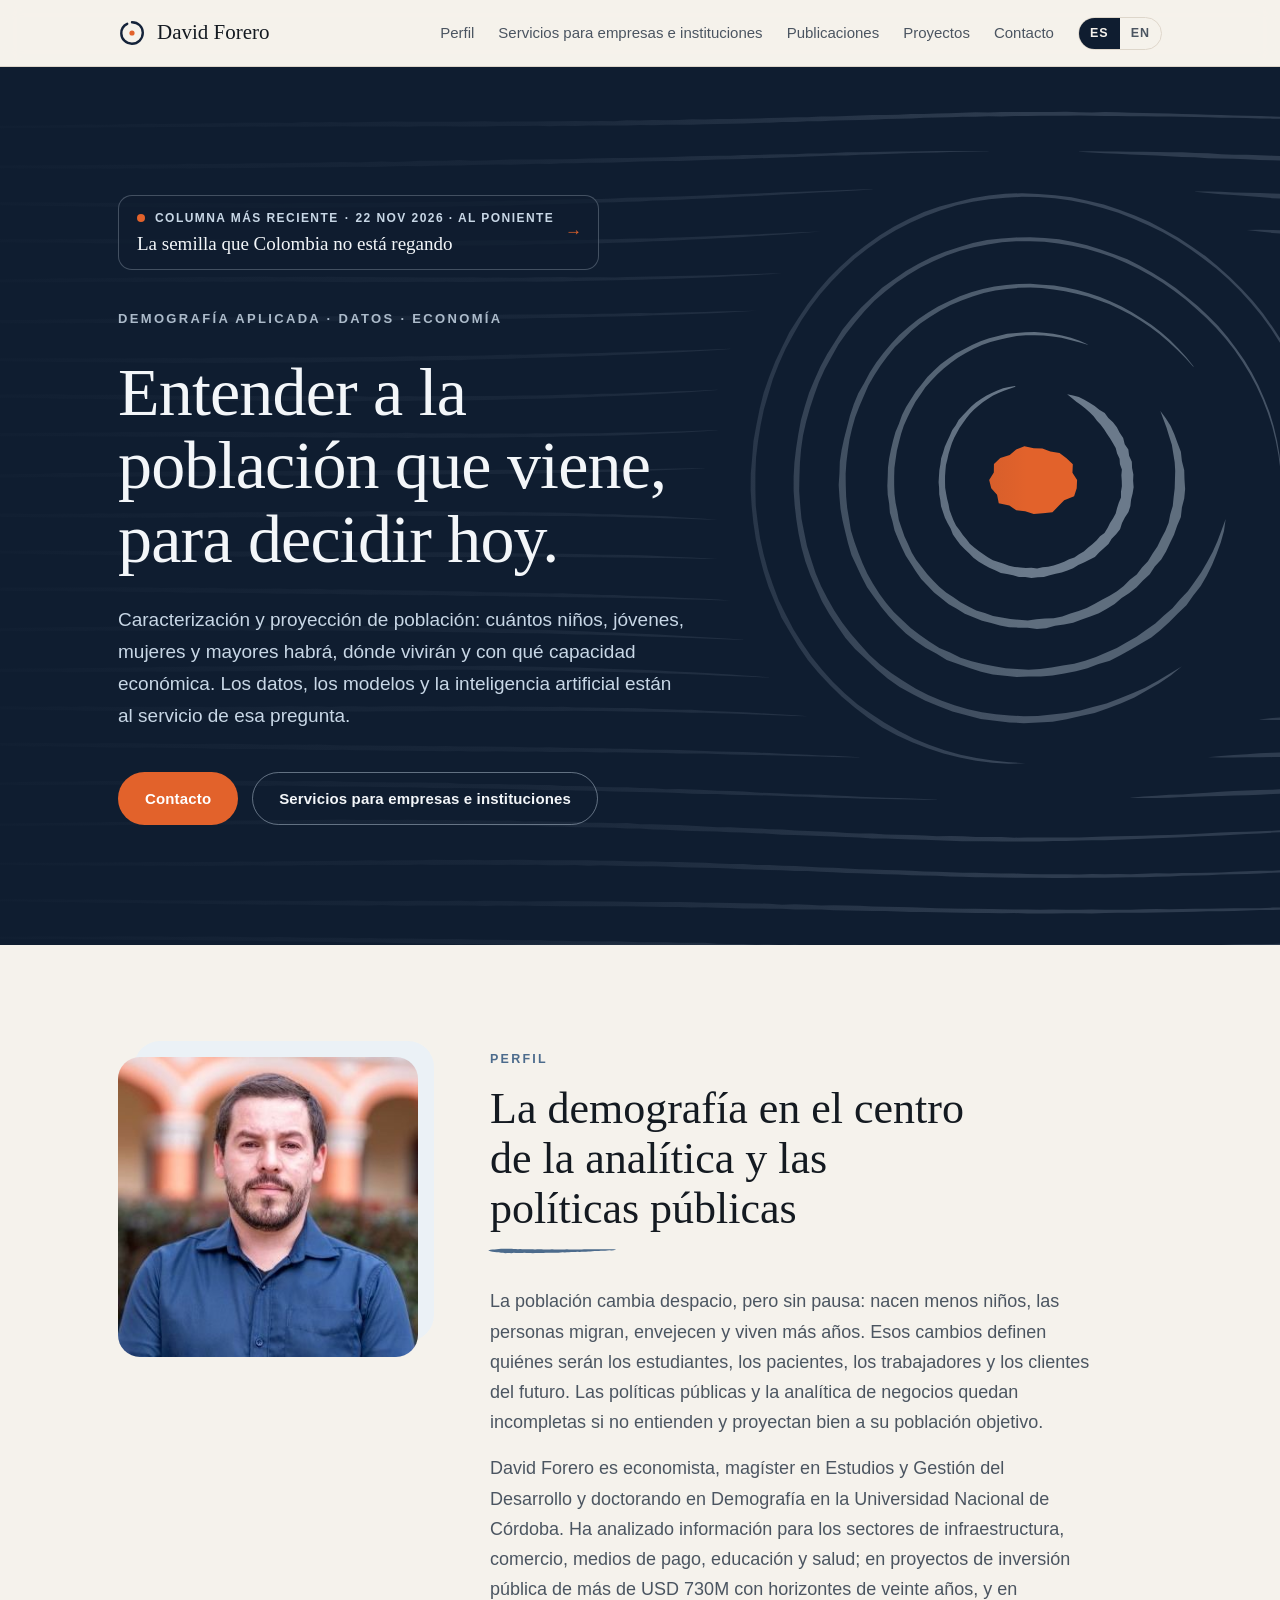
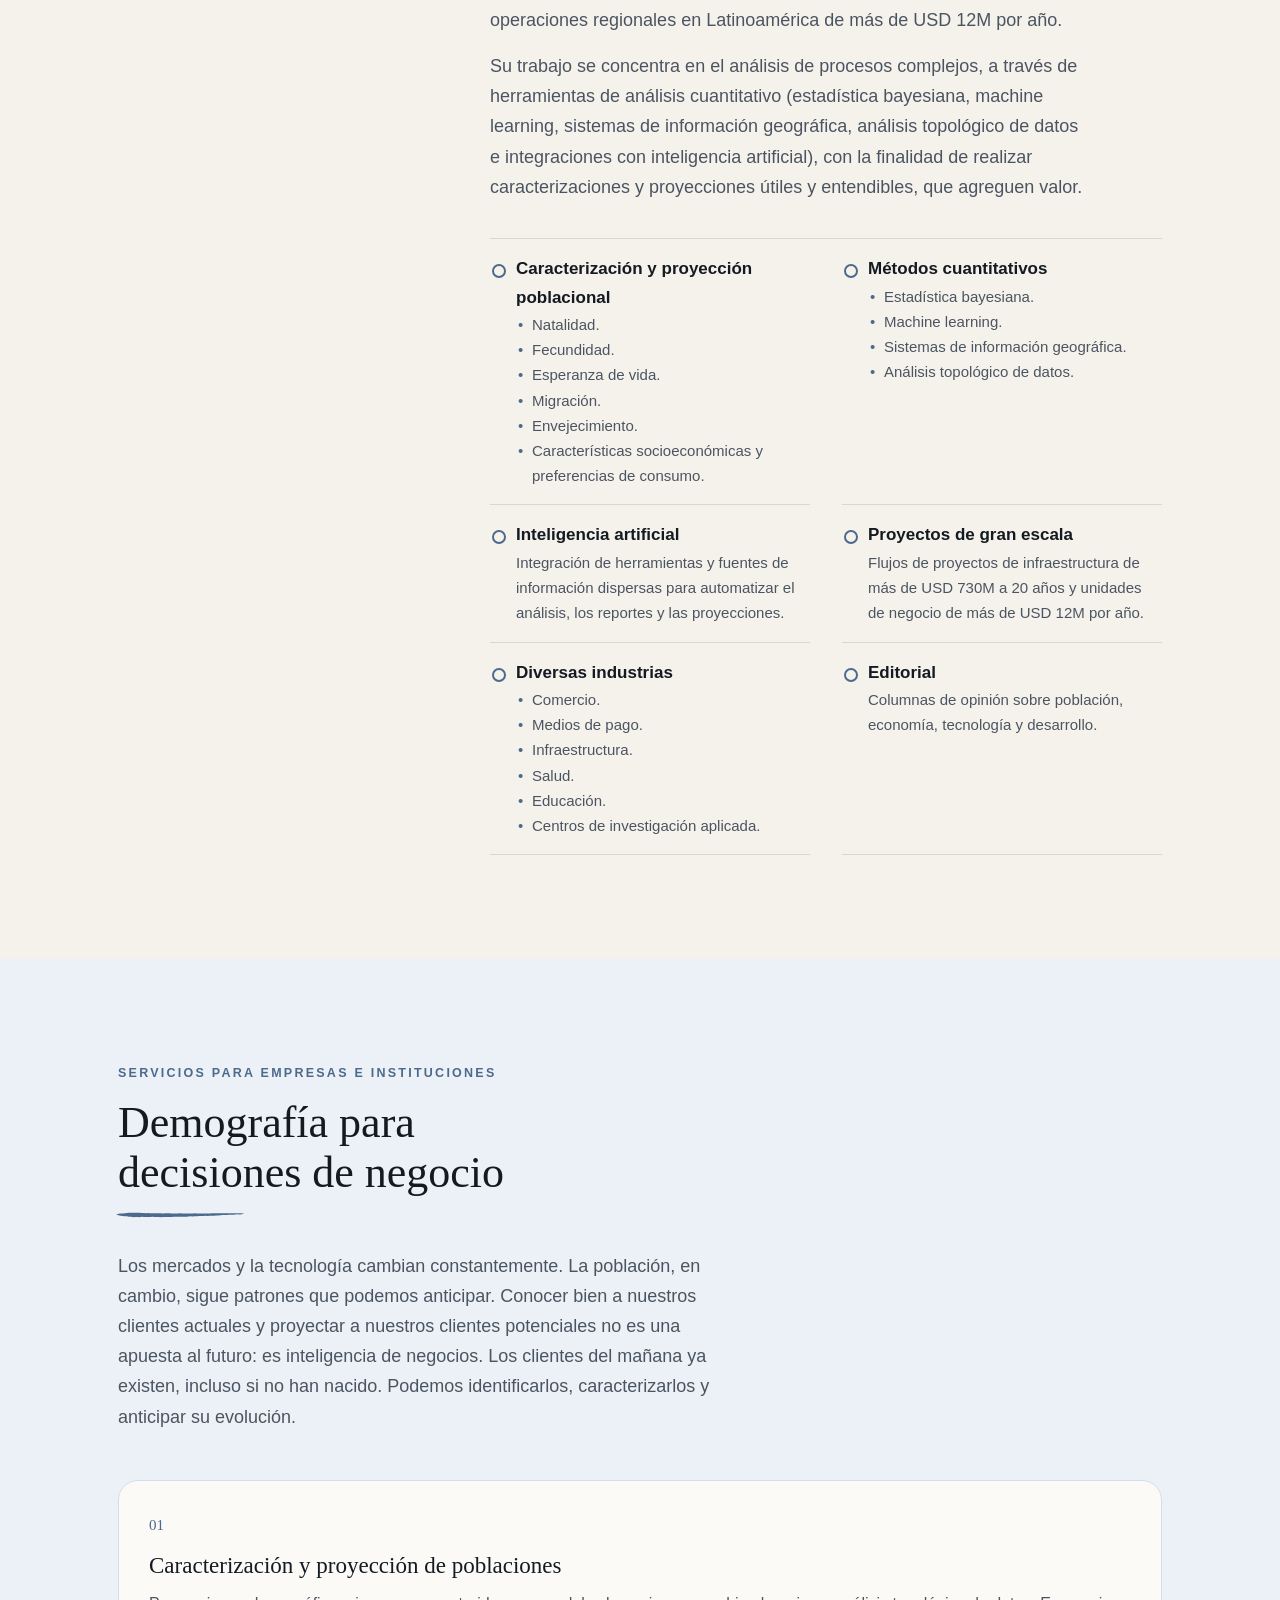
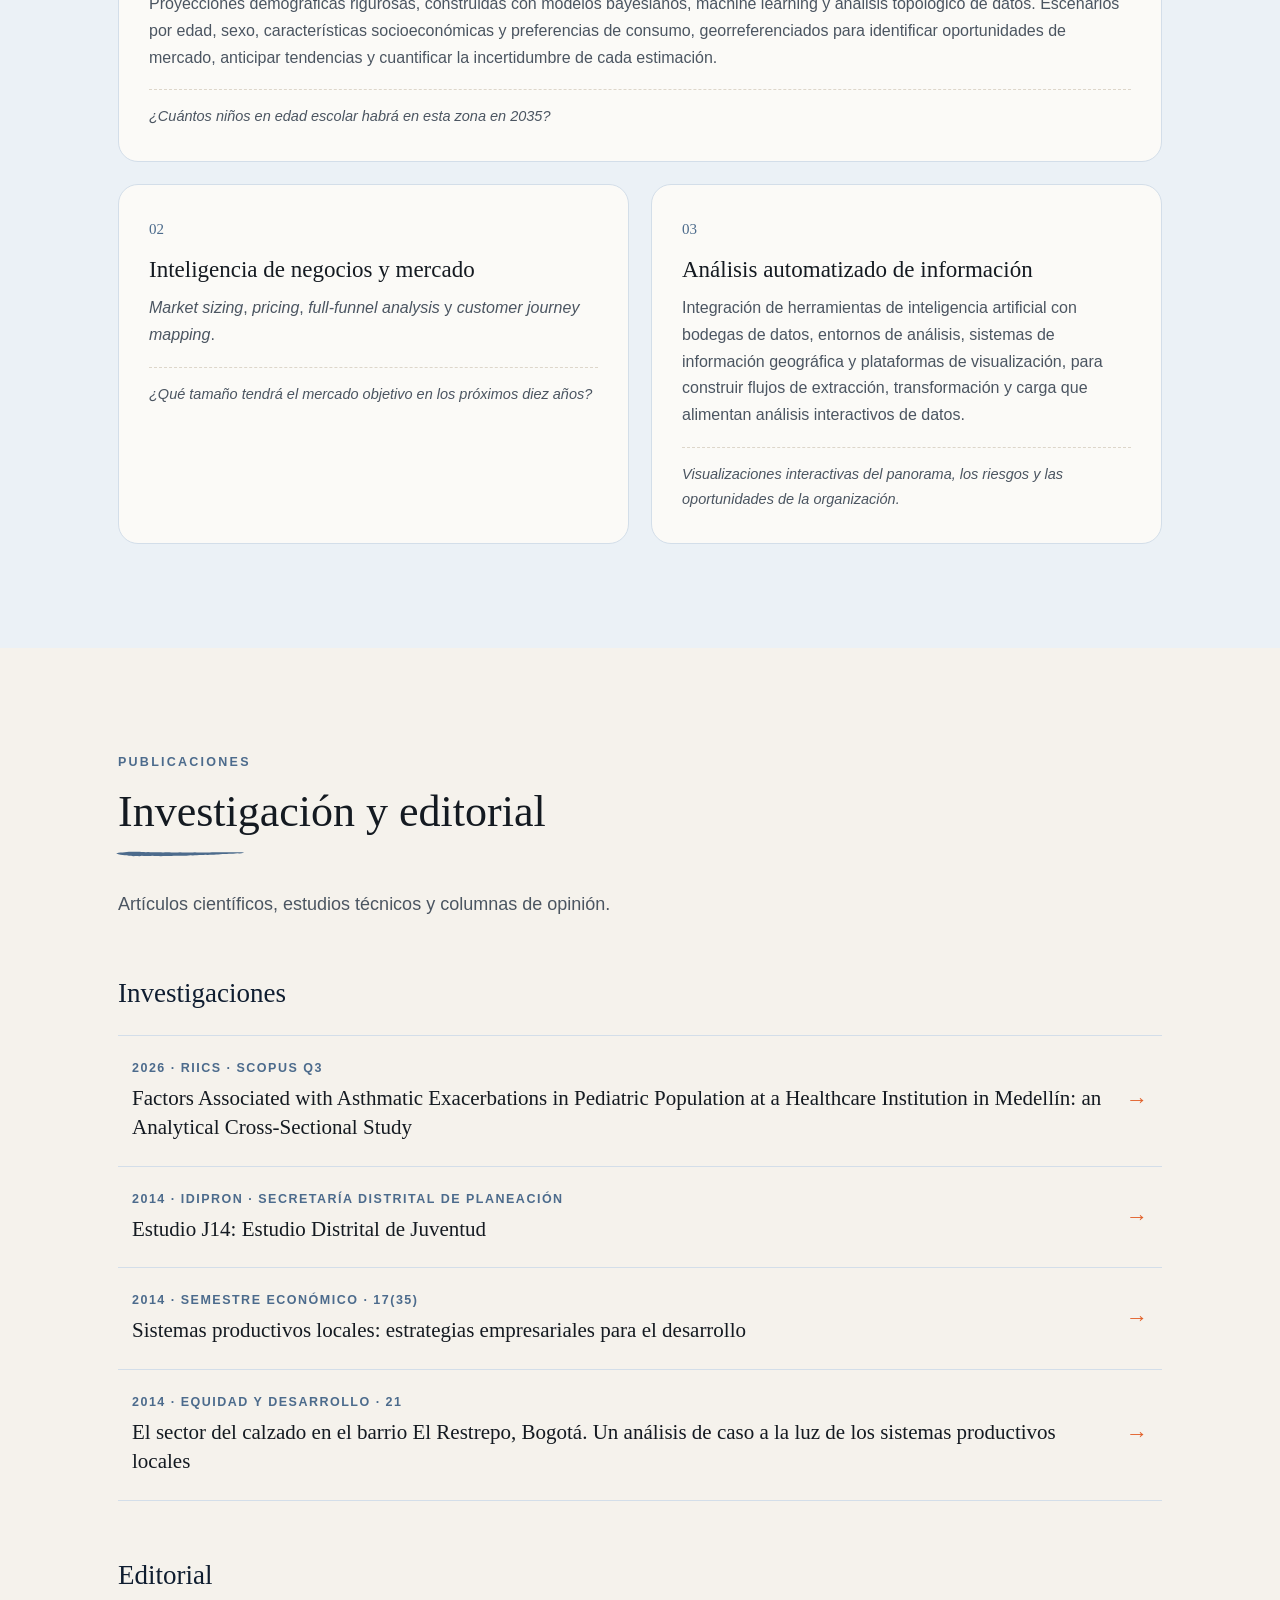
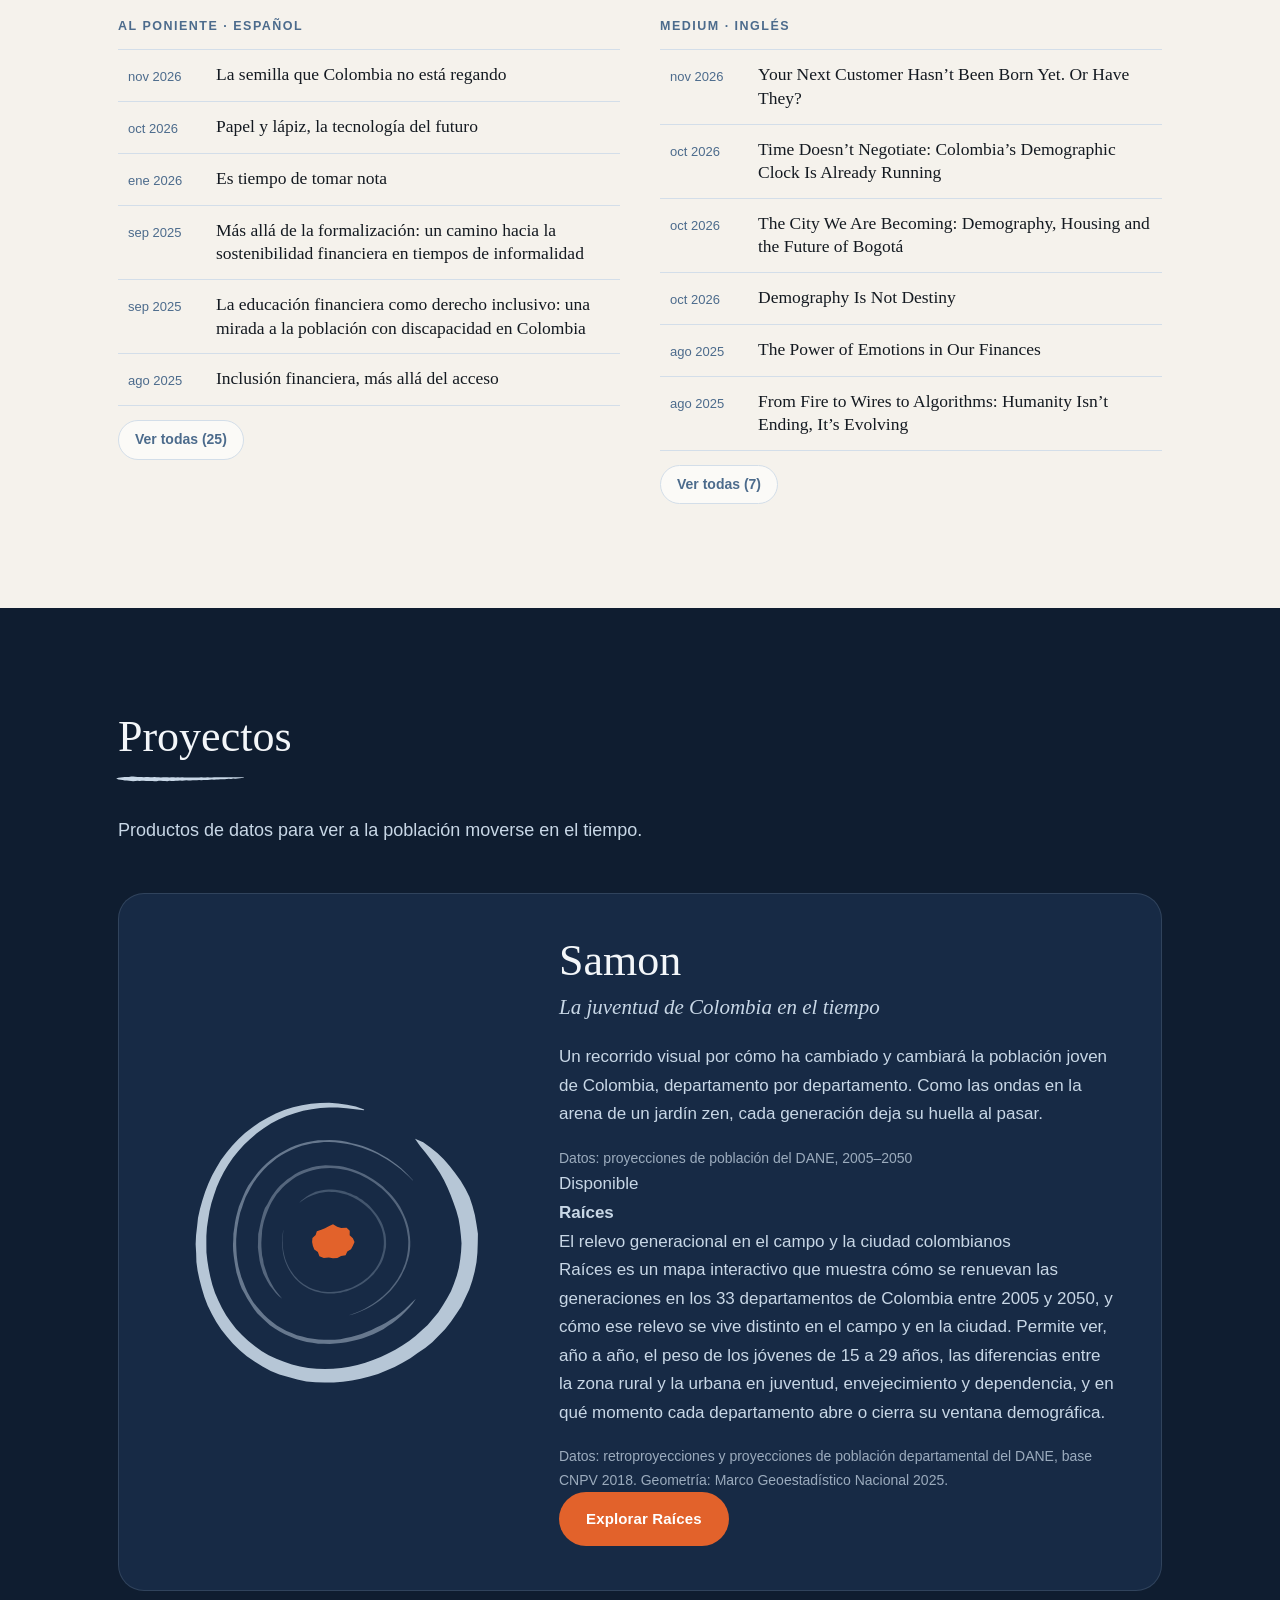
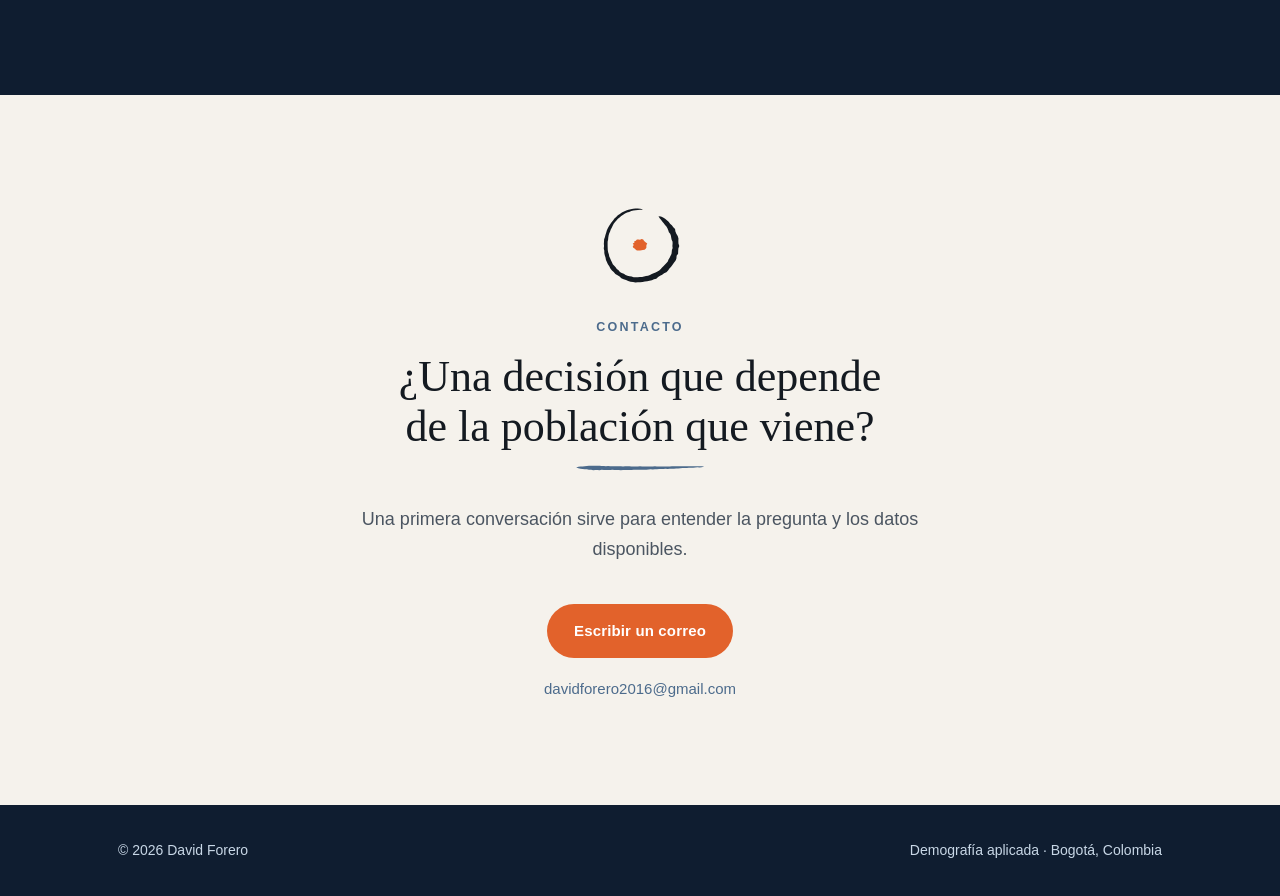
==== commit 6447ca14: "Proyectos: Raíces dentro de Samon (ES)" ====
--- a/index.html
+++ b/index.html
@@ -63,14 +63,14 @@
       <h3 class="sub">Investigaciones</h3>
       <ul class="columns-list"><li><a href="https://doi.org/10.46634/riics.534" target="_blank" rel="noopener"><div><span class="venue">2026 · RIICS · Scopus Q3</span><span class="title">Factors Associated with Asthmatic Exacerbations in Pediatric Population at a Healthcare Institution in Medellín: an Analytical Cross-Sectional Study</span></div><span class="arrow" aria-hidden="true">→</span></a></li><li><a href="https://sistemas002.sdp.gov.co/sites/default/files/estu_juve_2014.pdf" target="_blank" rel="noopener"><div><span class="venue">2014 · IDIPRON · Secretaría Distrital de Planeación</span><span class="title">Estudio J14: Estudio Distrital de Juventud</span></div><span class="arrow" aria-hidden="true">→</span></a></li><li><a href="https://doi.org/10.22395/SEEC.V17N35A3" target="_blank" rel="noopener"><div><span class="venue">2014 · Semestre Económico · 17(35)</span><span class="title">Sistemas productivos locales: estrategias empresariales para el desarrollo</span></div><span class="arrow" aria-hidden="true">→</span></a></li><li><a href="https://doi.org/10.19052/ed.2349" target="_blank" rel="noopener"><div><span class="venue">2014 · Equidad y Desarrollo · 21</span><span class="title">El sector del calzado en el barrio El Restrepo, Bogotá. Un análisis de caso a la luz de los sistemas productivos locales</span></div><span class="arrow" aria-hidden="true">→</span></a></li></ul>
       <h3 class="sub">Editorial</h3>
-      <div class="outlets"><div class="outlet"><h4>Al Poniente · español</h4><ul class="col-list"><li><a href="https://alponiente.com/la-semilla-que-colombia-no-esta-regando/" target="_blank" rel="noopener"><span class="date">nov 2026</span><span class="title">La semilla que Colombia no está regando</span></a></li><li><a href="https://alponiente.com/papel-y-lapiz-la-tecnologia-del-futuro/" target="_blank" rel="noopener"><span class="date">oct 2026</span><span class="title">Papel y lápiz, la tecnología del futuro</span></a></li><li><a href="https://alponiente.com/es-tiempo-de-tomar-nota/" target="_blank" rel="noopener"><span class="date">ene 2026</span><span class="title">Es tiempo de tomar nota</span></a></li><li><a href="https://alponiente.com/mas-alla-de-la-formalizacion-un-camino-hacia-la-sostenibilidad-financiera-en-tiempos-de-informalidad/" target="_blank" rel="noopener"><span class="date">sep 2025</span><span class="title">Más allá de la formalización: un camino hacia la sostenibilidad financiera en tiempos de informalidad</span></a></li><li><a href="https://alponiente.com/la-educacion-financiera-como-derecho-inclusivo-una-mirada-a-la-poblacion-con-discapacidad-en-colombia/" target="_blank" rel="noopener"><span class="date">sep 2025</span><span class="title">La educación financiera como derecho inclusivo: una mirada a la población con discapacidad en Colombia</span></a></li><li><a href="https://alponiente.com/inclusion-financiera-mas-alla-del-acceso/" target="_blank" rel="noopener"><span class="date">ago 2025</span><span class="title">Inclusión financiera, más allá del acceso</span></a></li></ul><details class="more"><summary>Ver todas (25)</summary><ul class="col-list"><li><a href="https://alponiente.com/prevencion-inteligente-la-clave-economica-para-la-salud-del-futuro/" target="_blank" rel="noopener"><span class="date">jun 2025</span><span class="title">Prevención inteligente: la clave económica para la salud del futuro</span></a></li><li><a href="https://alponiente.com/pymes-el-motor-oculto-del-desarrollo-el-empleo-y-la-innovacion-en-colombia/" target="_blank" rel="noopener"><span class="date">mar 2025</span><span class="title">Pymes: el motor oculto del desarrollo, el empleo y la innovación en Colombia</span></a></li><li><a href="https://alponiente.com/insistir-por-principio-2/" target="_blank" rel="noopener"><span class="date">feb 2025</span><span class="title">Insistir por principio</span></a></li><li><a href="https://alponiente.com/el-cambio-en-las-tasas-de-fecundidad-en-colombia-implicaciones-para-el-futuro/" target="_blank" rel="noopener"><span class="date">feb 2025</span><span class="title">El cambio en las tasas de fecundidad en Colombia: implicaciones para el futuro</span></a></li><li><a href="https://alponiente.com/la-poblacion-joven-en-colombia-algunos-datos-relevantes/" target="_blank" rel="noopener"><span class="date">feb 2025</span><span class="title">La población joven en Colombia. Algunos datos relevantes</span></a></li><li><a href="https://alponiente.com/nuevos-retos-mismos-problemas-el-cambio-demografico-en-bogota/" target="_blank" rel="noopener"><span class="date">feb 2025</span><span class="title">Nuevos retos, mismos problemas. El cambio demográfico en Bogotá</span></a></li><li><a href="https://alponiente.com/demografia-y-mercado-una-relacion-eterna/" target="_blank" rel="noopener"><span class="date">ene 2025</span><span class="title">Demografía y mercado. Una relación eterna</span></a></li><li><a href="https://alponiente.com/el-capricho-electoral-y-la-politica-monetaria/" target="_blank" rel="noopener"><span class="date">dic 2024</span><span class="title">El capricho electoral y la política monetaria</span></a></li><li><a href="https://alponiente.com/y-con-el-agua-lejos/" target="_blank" rel="noopener"><span class="date">abr 2024</span><span class="title">Y con el agua lejos…</span></a></li><li><a href="https://alponiente.com/inclusion-financiera-mas-alla-de-la-vulnerabilidad-y-calidad-de-vida/" target="_blank" rel="noopener"><span class="date">ene 2024</span><span class="title">Inclusión financiera. Más allá de la vulnerabilidad y calidad de vida</span></a></li><li><a href="https://alponiente.com/tranquilidad-financiera-y-calidad-de-vida/" target="_blank" rel="noopener"><span class="date">ene 2024</span><span class="title">Tranquilidad financiera y calidad de vida</span></a></li><li><a href="https://alponiente.com/desarrollo-local-una-tarea-obligada/" target="_blank" rel="noopener"><span class="date">feb 2023</span><span class="title">Desarrollo local. Una tarea obligada</span></a></li><li><a href="https://alponiente.com/ni-para-arriba-ni-para-abajo/" target="_blank" rel="noopener"><span class="date">ene 2023</span><span class="title">Ni para arriba ni para abajo</span></a></li><li><a href="https://alponiente.com/la-transicion-energetica/" target="_blank" rel="noopener"><span class="date">ene 2023</span><span class="title">La transición energética</span></a></li><li><a href="https://alponiente.com/ideas-economicas-minimas/" target="_blank" rel="noopener"><span class="date">mar 2022</span><span class="title">Ideas económicas mínimas</span></a></li><li><a href="https://alponiente.com/repensar-la-politica-industrial-de-nuevo-en-la-agenda/" target="_blank" rel="noopener"><span class="date">feb 2022</span><span class="title">Repensar la política industrial. De nuevo en la agenda</span></a></li><li><a href="https://alponiente.com/insistir-por-principio/" target="_blank" rel="noopener"><span class="date">oct 2021</span><span class="title">Insistir por principio</span></a></li><li><a href="https://alponiente.com/el-buen-votante/" target="_blank" rel="noopener"><span class="date">sep 2021</span><span class="title">El buen votante</span></a></li><li><a href="https://alponiente.com/una-tarea-pendiente/" target="_blank" rel="noopener"><span class="date">ago 2021</span><span class="title">Una tarea pendiente</span></a></li></ul></details></div><div class="outlet"><h4>Medium · inglés</h4><ul class="col-list"><li><a href="https://medium.com/@davidforero2016/your-next-customer-hasnt-been-born-yet-or-have-they-cbd900273036" target="_blank" rel="noopener"><span class="date">nov 2026</span><span class="title">Your Next Customer Hasn’t Been Born Yet. Or Have They?</span></a></li><li><a href="https://medium.com/@davidforero2016/time-doesnt-negotiate-colombia-s-demographic-clock-is-already-running-e88f3e4d150d" target="_blank" rel="noopener"><span class="date">oct 2026</span><span class="title">Time Doesn’t Negotiate: Colombia’s Demographic Clock Is Already Running</span></a></li><li><a href="https://medium.com/@davidforero2016/the-city-we-are-becoming-demography-housing-and-the-future-of-bogot%C3%A1-54bc721b59ff" target="_blank" rel="noopener"><span class="date">oct 2026</span><span class="title">The City We Are Becoming: Demography, Housing and the Future of Bogotá</span></a></li><li><a href="https://medium.com/@davidforero2016/demography-is-not-destiny-4d943cd30075" target="_blank" rel="noopener"><span class="date">oct 2026</span><span class="title">Demography Is Not Destiny</span></a></li><li><a href="https://medium.com/@davidforero2016/the-power-of-emotions-in-our-finances-11904bc03700" target="_blank" rel="noopener"><span class="date">ago 2025</span><span class="title">The Power of Emotions in Our Finances</span></a></li><li><a href="https://medium.com/@davidforero2016/from-fire-to-wires-to-algorithms-humanity-isnt-ending-it-s-evolving-d20fe8467c89" target="_blank" rel="noopener"><span class="date">ago 2025</span><span class="title">From Fire to Wires to Algorithms: Humanity Isn’t Ending, It’s Evolving</span></a></li></ul><details class="more"><summary>Ver todas (7)</summary><ul class="col-list"><li><a href="https://medium.com/@davidforero2016/strain-on-healthcare-systems-b1e640531e9b" target="_blank" rel="noopener"><span class="date">may 2025</span><span class="title">Rethinking Aging: Why Societies Must Act Now</span></a></li></ul></details></div></div>
+      <div class="outlets" id="columns" data-src="assets/columns.json" data-see="Ver todas"><div class="outlet" data-outlet="alponiente"><h4>Al Poniente · español</h4><ul class="col-list"><li><a href="https://alponiente.com/la-semilla-que-colombia-no-esta-regando/" target="_blank" rel="noopener"><span class="date">nov 2026</span><span class="title">La semilla que Colombia no está regando</span></a></li><li><a href="https://alponiente.com/papel-y-lapiz-la-tecnologia-del-futuro/" target="_blank" rel="noopener"><span class="date">oct 2026</span><span class="title">Papel y lápiz, la tecnología del futuro</span></a></li><li><a href="https://alponiente.com/es-tiempo-de-tomar-nota/" target="_blank" rel="noopener"><span class="date">ene 2026</span><span class="title">Es tiempo de tomar nota</span></a></li><li><a href="https://alponiente.com/mas-alla-de-la-formalizacion-un-camino-hacia-la-sostenibilidad-financiera-en-tiempos-de-informalidad/" target="_blank" rel="noopener"><span class="date">sep 2025</span><span class="title">Más allá de la formalización: un camino hacia la sostenibilidad financiera en tiempos de informalidad</span></a></li><li><a href="https://alponiente.com/la-educacion-financiera-como-derecho-inclusivo-una-mirada-a-la-poblacion-con-discapacidad-en-colombia/" target="_blank" rel="noopener"><span class="date">sep 2025</span><span class="title">La educación financiera como derecho inclusivo: una mirada a la población con discapacidad en Colombia</span></a></li><li><a href="https://alponiente.com/inclusion-financiera-mas-alla-del-acceso/" target="_blank" rel="noopener"><span class="date">ago 2025</span><span class="title">Inclusión financiera, más allá del acceso</span></a></li></ul><details class="more"><summary>Ver todas (25)</summary><ul class="col-list"><li><a href="https://alponiente.com/prevencion-inteligente-la-clave-economica-para-la-salud-del-futuro/" target="_blank" rel="noopener"><span class="date">jun 2025</span><span class="title">Prevención inteligente: la clave económica para la salud del futuro</span></a></li><li><a href="https://alponiente.com/pymes-el-motor-oculto-del-desarrollo-el-empleo-y-la-innovacion-en-colombia/" target="_blank" rel="noopener"><span class="date">mar 2025</span><span class="title">Pymes: el motor oculto del desarrollo, el empleo y la innovación en Colombia</span></a></li><li><a href="https://alponiente.com/insistir-por-principio-2/" target="_blank" rel="noopener"><span class="date">feb 2025</span><span class="title">Insistir por principio</span></a></li><li><a href="https://alponiente.com/el-cambio-en-las-tasas-de-fecundidad-en-colombia-implicaciones-para-el-futuro/" target="_blank" rel="noopener"><span class="date">feb 2025</span><span class="title">El cambio en las tasas de fecundidad en Colombia: implicaciones para el futuro</span></a></li><li><a href="https://alponiente.com/la-poblacion-joven-en-colombia-algunos-datos-relevantes/" target="_blank" rel="noopener"><span class="date">feb 2025</span><span class="title">La población joven en Colombia. Algunos datos relevantes</span></a></li><li><a href="https://alponiente.com/nuevos-retos-mismos-problemas-el-cambio-demografico-en-bogota/" target="_blank" rel="noopener"><span class="date">feb 2025</span><span class="title">Nuevos retos, mismos problemas. El cambio demográfico en Bogotá</span></a></li><li><a href="https://alponiente.com/demografia-y-mercado-una-relacion-eterna/" target="_blank" rel="noopener"><span class="date">ene 2025</span><span class="title">Demografía y mercado. Una relación eterna</span></a></li><li><a href="https://alponiente.com/el-capricho-electoral-y-la-politica-monetaria/" target="_blank" rel="noopener"><span class="date">dic 2024</span><span class="title">El capricho electoral y la política monetaria</span></a></li><li><a href="https://alponiente.com/y-con-el-agua-lejos/" target="_blank" rel="noopener"><span class="date">abr 2024</span><span class="title">Y con el agua lejos…</span></a></li><li><a href="https://alponiente.com/inclusion-financiera-mas-alla-de-la-vulnerabilidad-y-calidad-de-vida/" target="_blank" rel="noopener"><span class="date">ene 2024</span><span class="title">Inclusión financiera. Más allá de la vulnerabilidad y calidad de vida</span></a></li><li><a href="https://alponiente.com/tranquilidad-financiera-y-calidad-de-vida/" target="_blank" rel="noopener"><span class="date">ene 2024</span><span class="title">Tranquilidad financiera y calidad de vida</span></a></li><li><a href="https://alponiente.com/desarrollo-local-una-tarea-obligada/" target="_blank" rel="noopener"><span class="date">feb 2023</span><span class="title">Desarrollo local. Una tarea obligada</span></a></li><li><a href="https://alponiente.com/ni-para-arriba-ni-para-abajo/" target="_blank" rel="noopener"><span class="date">ene 2023</span><span class="title">Ni para arriba ni para abajo</span></a></li><li><a href="https://alponiente.com/la-transicion-energetica/" target="_blank" rel="noopener"><span class="date">ene 2023</span><span class="title">La transición energética</span></a></li><li><a href="https://alponiente.com/ideas-economicas-minimas/" target="_blank" rel="noopener"><span class="date">mar 2022</span><span class="title">Ideas económicas mínimas</span></a></li><li><a href="https://alponiente.com/repensar-la-politica-industrial-de-nuevo-en-la-agenda/" target="_blank" rel="noopener"><span class="date">feb 2022</span><span class="title">Repensar la política industrial. De nuevo en la agenda</span></a></li><li><a href="https://alponiente.com/insistir-por-principio/" target="_blank" rel="noopener"><span class="date">oct 2021</span><span class="title">Insistir por principio</span></a></li><li><a href="https://alponiente.com/el-buen-votante/" target="_blank" rel="noopener"><span class="date">sep 2021</span><span class="title">El buen votante</span></a></li><li><a href="https://alponiente.com/una-tarea-pendiente/" target="_blank" rel="noopener"><span class="date">ago 2021</span><span class="title">Una tarea pendiente</span></a></li></ul></details></div><div class="outlet" data-outlet="medium"><h4>Medium · inglés</h4><ul class="col-list"><li><a href="https://medium.com/@davidforero2016/your-next-customer-hasnt-been-born-yet-or-have-they-cbd900273036" target="_blank" rel="noopener"><span class="date">nov 2026</span><span class="title">Your Next Customer Hasn’t Been Born Yet. Or Have They?</span></a></li><li><a href="https://medium.com/@davidforero2016/time-doesnt-negotiate-colombia-s-demographic-clock-is-already-running-e88f3e4d150d" target="_blank" rel="noopener"><span class="date">oct 2026</span><span class="title">Time Doesn’t Negotiate: Colombia’s Demographic Clock Is Already Running</span></a></li><li><a href="https://medium.com/@davidforero2016/the-city-we-are-becoming-demography-housing-and-the-future-of-bogot%C3%A1-54bc721b59ff" target="_blank" rel="noopener"><span class="date">oct 2026</span><span class="title">The City We Are Becoming: Demography, Housing and the Future of Bogotá</span></a></li><li><a href="https://medium.com/@davidforero2016/demography-is-not-destiny-4d943cd30075" target="_blank" rel="noopener"><span class="date">oct 2026</span><span class="title">Demography Is Not Destiny</span></a></li><li><a href="https://medium.com/@davidforero2016/the-power-of-emotions-in-our-finances-11904bc03700" target="_blank" rel="noopener"><span class="date">ago 2025</span><span class="title">The Power of Emotions in Our Finances</span></a></li><li><a href="https://medium.com/@davidforero2016/from-fire-to-wires-to-algorithms-humanity-isnt-ending-it-s-evolving-d20fe8467c89" target="_blank" rel="noopener"><span class="date">ago 2025</span><span class="title">From Fire to Wires to Algorithms: Humanity Isn’t Ending, It’s Evolving</span></a></li></ul><details class="more"><summary>Ver todas (7)</summary><ul class="col-list"><li><a href="https://medium.com/@davidforero2016/strain-on-healthcare-systems-b1e640531e9b" target="_blank" rel="noopener"><span class="date">may 2025</span><span class="title">Rethinking Aging: Why Societies Must Act Now</span></a></li></ul></details></div></div>
     </div>
   </section>
 
   <section class="block dark" id="proyectos">
     <div class="wrap">
-      <p class="section-label">Proyectos</p><h2 class="">Proyectos en curso</h2><p class="intro">Productos de datos para ver a la población moverse en el tiempo.</p>
-      <article class="project"><div class="project-art" data-ink="enso" aria-hidden="true"></div><div class="project-body"><span class="tag">En desarrollo</span><h3>Samon</h3><p class="subtitle">La juventud de Colombia en el tiempo</p><p>Un recorrido visual por cómo ha cambiado y cambiará la población joven del país, departamento por departamento. Como las ondas en la arena de un jardín zen, cada generación deja su huella al pasar.</p><p class="meta">Datos: proyecciones de población del DANE, 2005–2050</p><span class="soon">Próximamente</span></div></article>
+      <h2 class="">Proyectos</h2><p class="intro">Productos de datos para ver a la población moverse en el tiempo.</p>
+      <article class="project"><div class="project-art" data-ink="enso" aria-hidden="true"></div><div class="project-body"><h3>Samon</h3><p class="subtitle">La juventud de Colombia en el tiempo</p><p>Un recorrido visual por cómo ha cambiado y cambiará la población joven de Colombia, departamento por departamento. Como las ondas en la arena de un jardín zen, cada generación deja su huella al pasar.</p><p class="meta">Datos: proyecciones de población del DANE, 2005–2050</p><div class="release"><span class="release-label">Disponible</span><h4>Raíces</h4><p class="release-sub">El relevo generacional en el campo y la ciudad colombianos</p><p>Raíces es un mapa interactivo que muestra cómo se renuevan las generaciones en los 33 departamentos de Colombia entre 2005 y 2050, y cómo ese relevo se vive distinto en el campo y en la ciudad. Permite ver, año a año, el peso de los jóvenes de 15 a 29 años, las diferencias entre la zona rural y la urbana en juventud, envejecimiento y dependencia, y en qué momento cada departamento abre o cierra su ventana demográfica.</p><p class="meta">Datos: retroproyecciones y proyecciones de población departamental del DANE, base CNPV 2018. Geometría: Marco Geoestadístico Nacional 2025.</p><a class="btn btn-accent" href="https://claude.ai/artifact/TzjwFgRJoNt8YzDpNTj93m" target="_blank" rel="noopener">Explorar Raíces</a></div></div></article>
     </div>
   </section>
 
@@ -89,5 +89,6 @@
 </footer>
 <script src="assets/ink.js" defer></script>
 <script src="assets/latest.js" defer></script>
+<script src="assets/columns.js" defer></script>
 </body>
 </html>
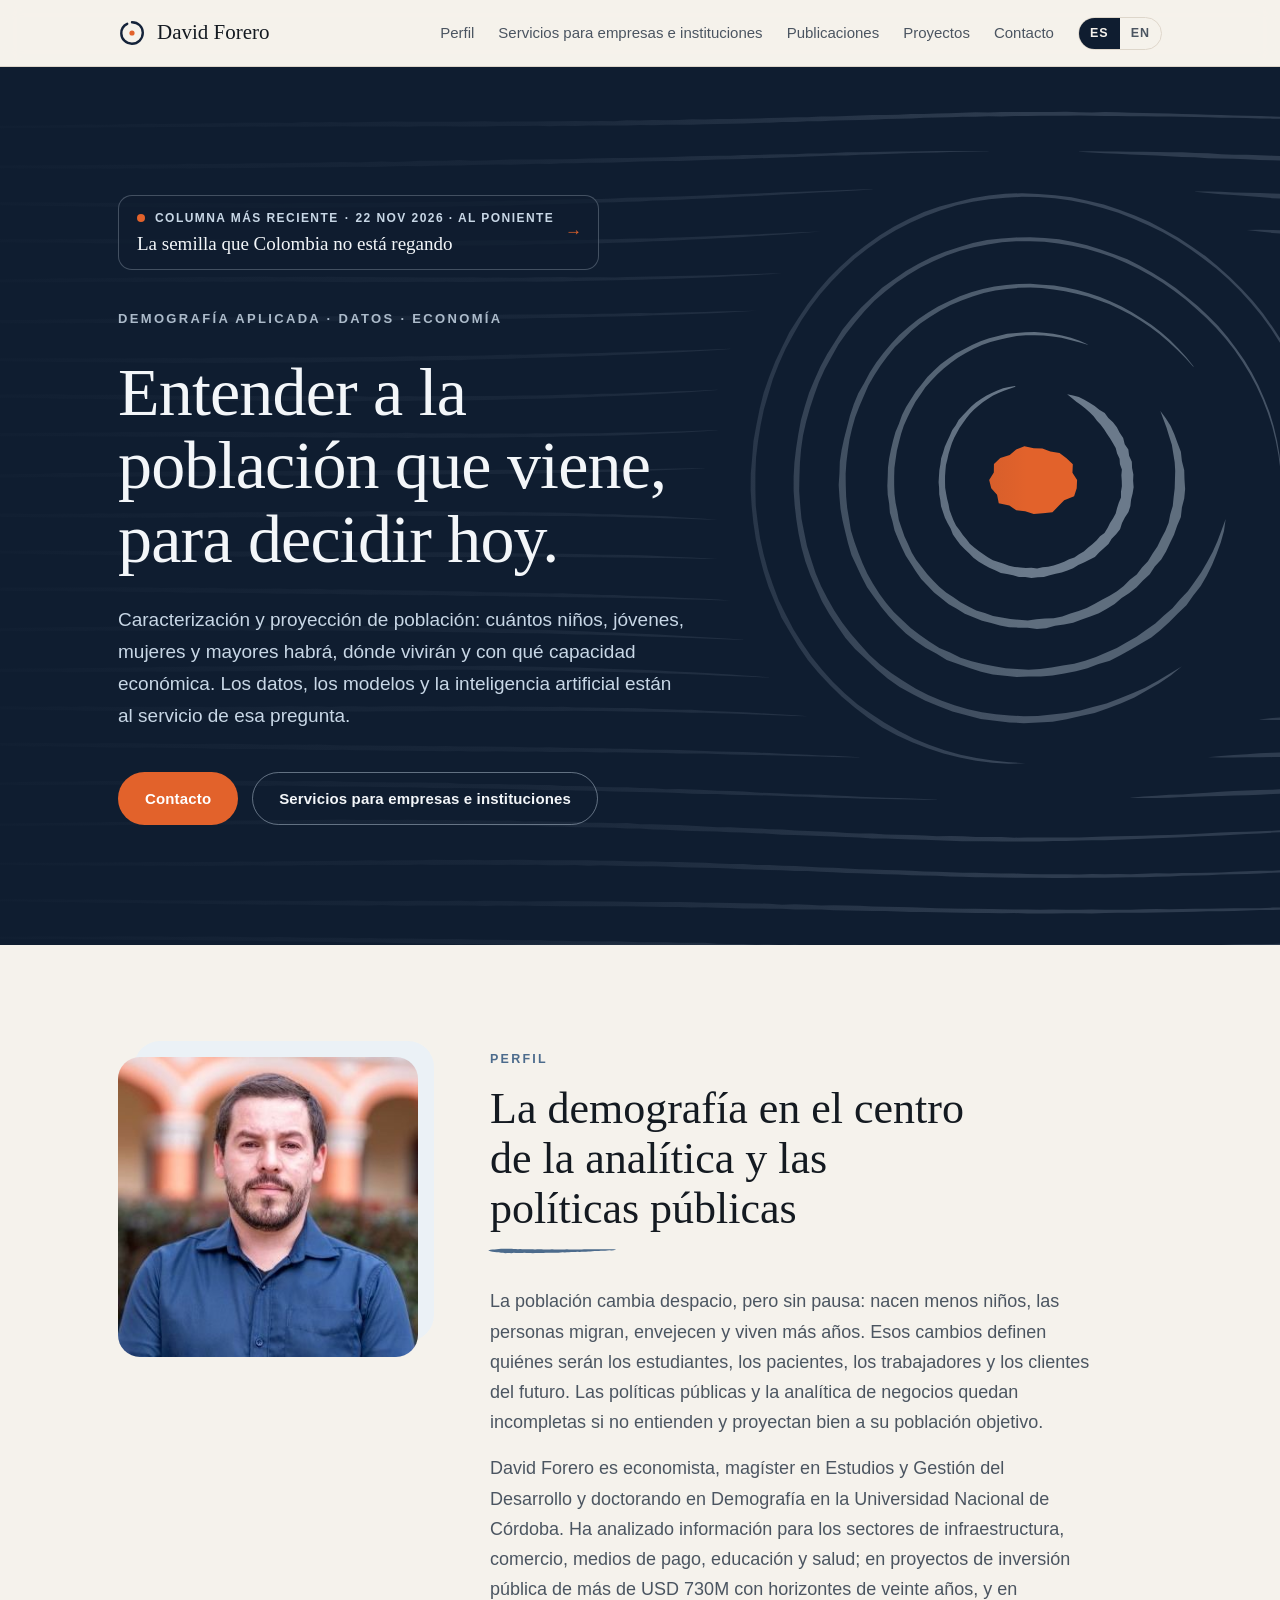
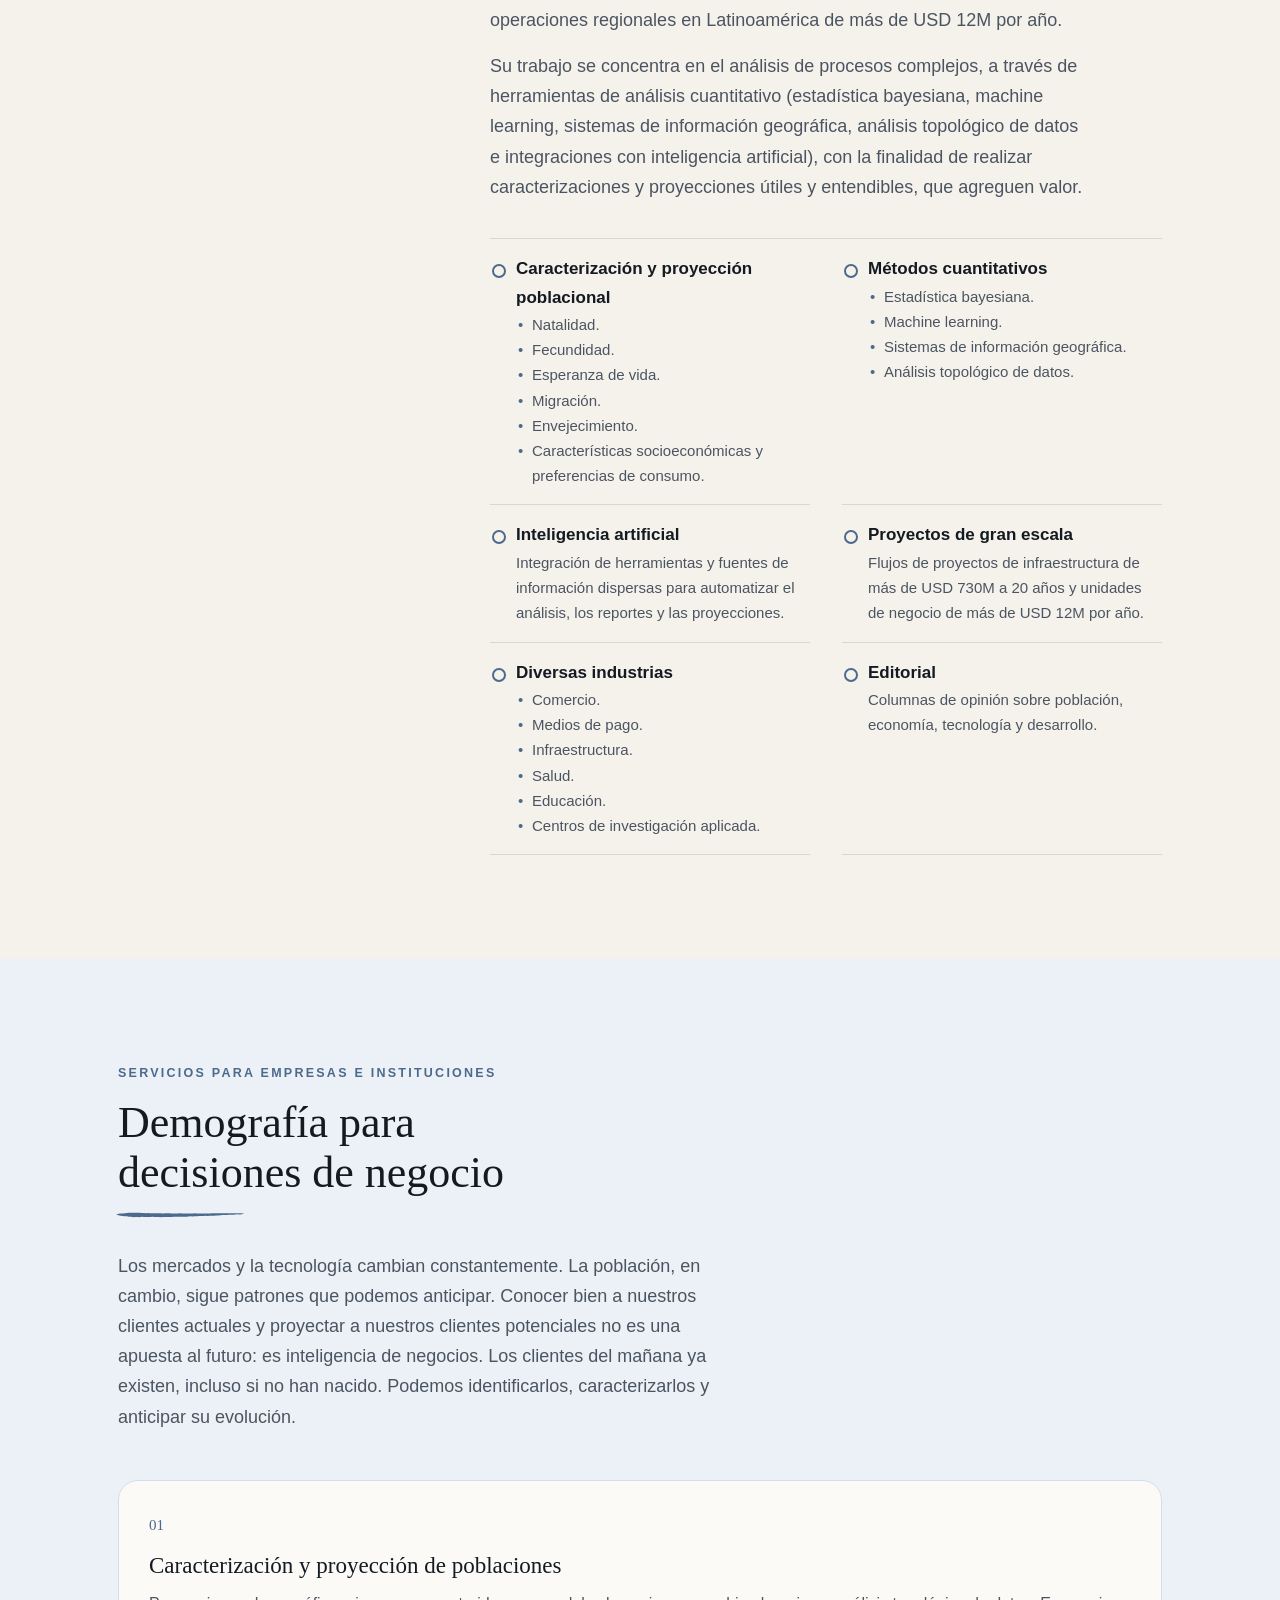
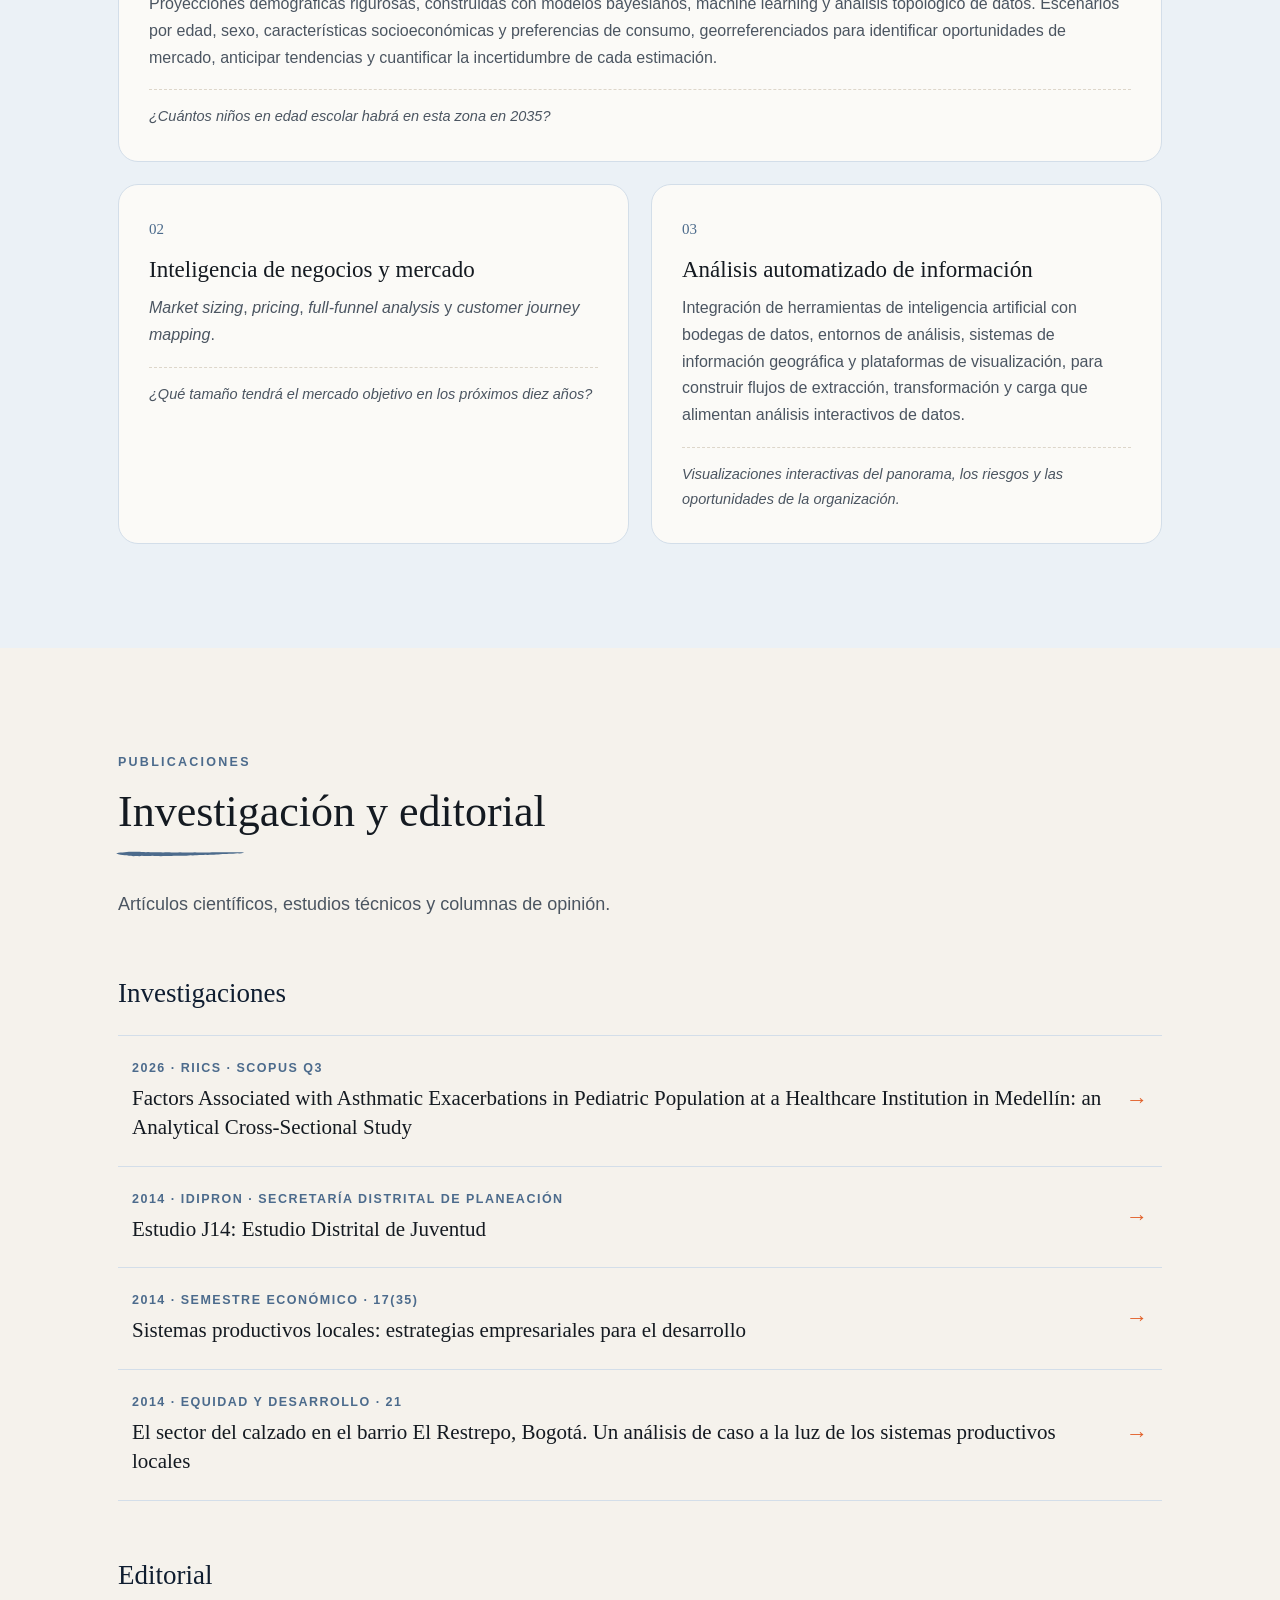
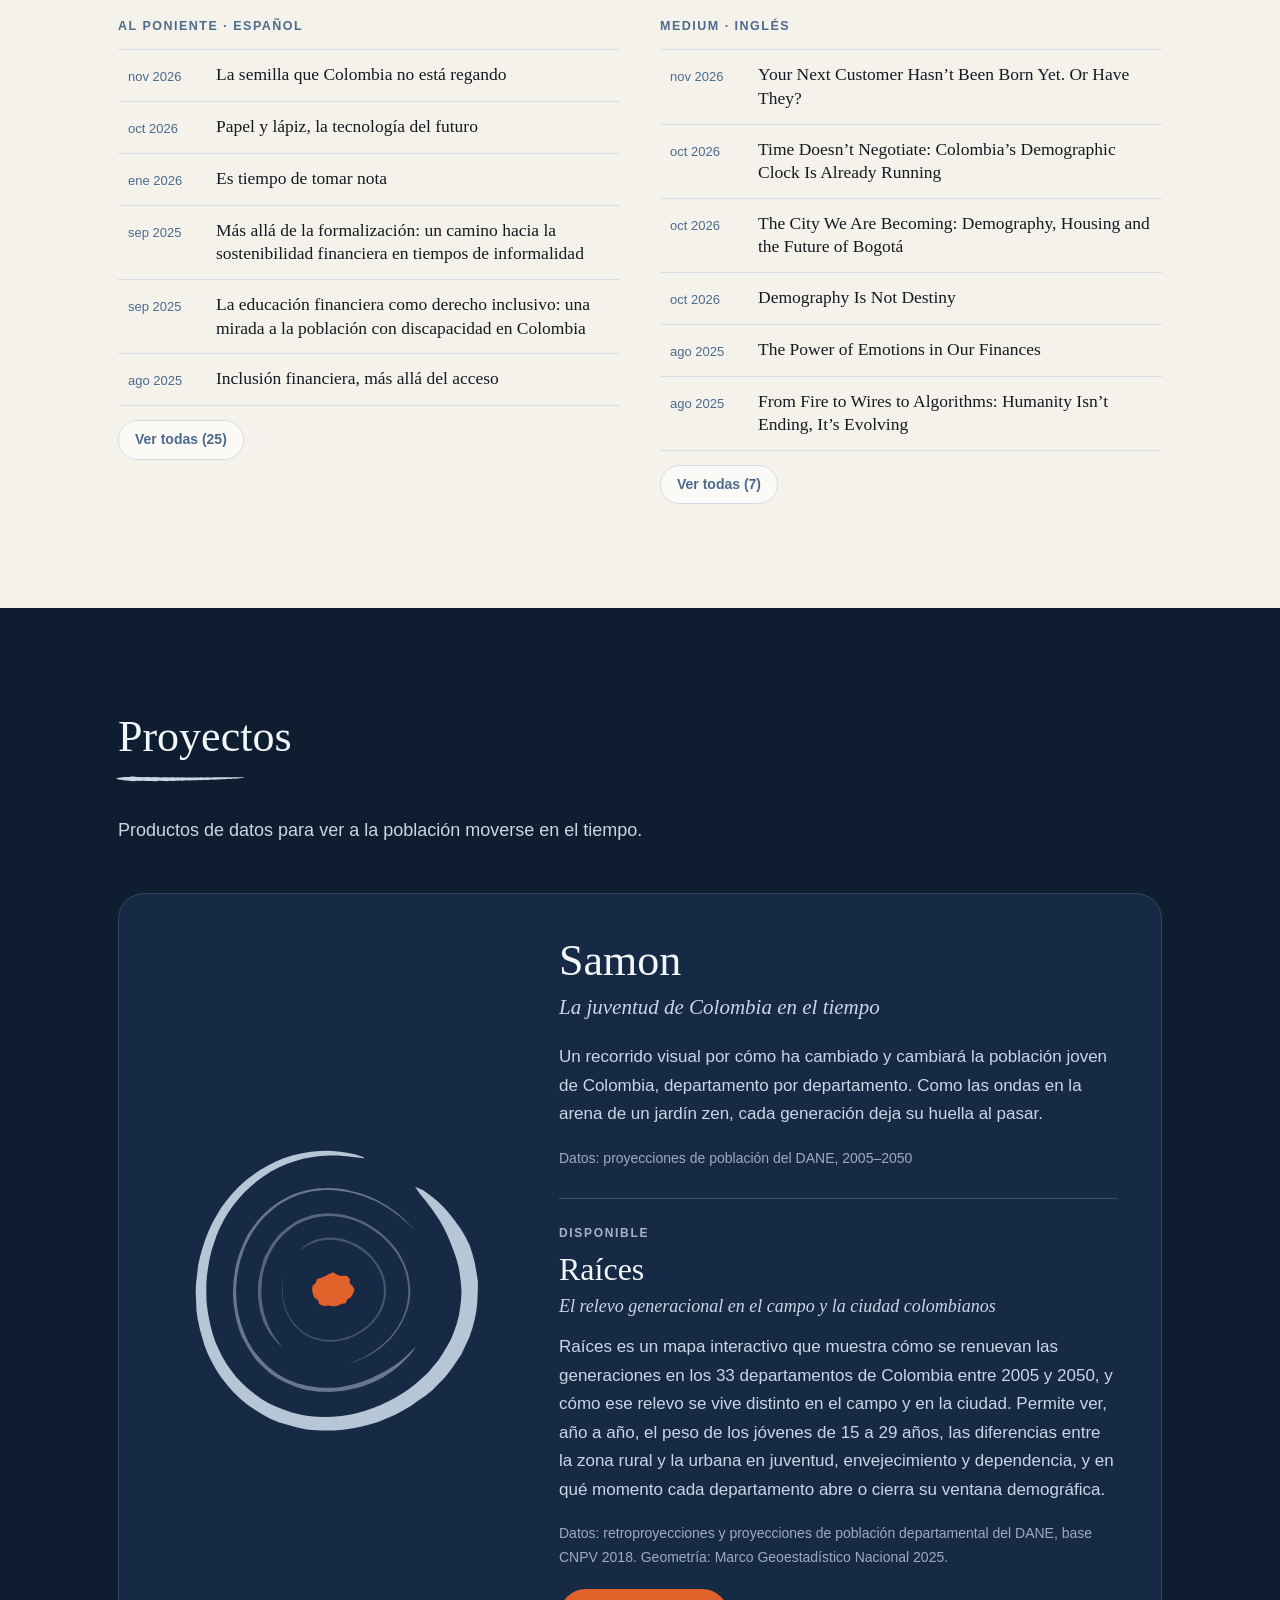
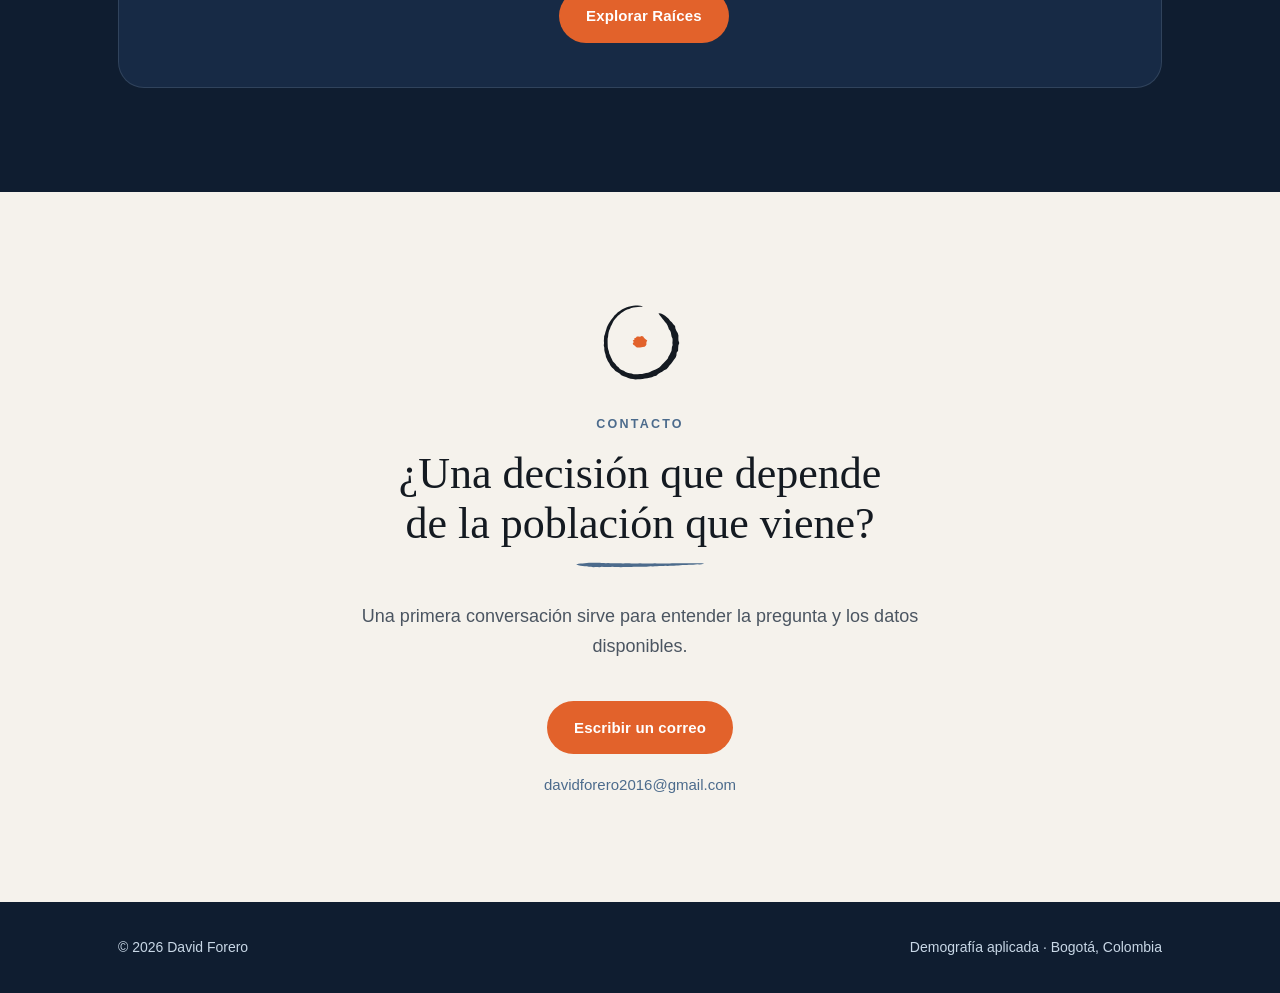
==== commit f75a61ee: "Raíces: enlace al sitio propio" ====
--- a/index.html
+++ b/index.html
@@ -70,7 +70,7 @@
   <section class="block dark" id="proyectos">
     <div class="wrap">
       <h2 class="">Proyectos</h2><p class="intro">Productos de datos para ver a la población moverse en el tiempo.</p>
-      <article class="project"><div class="project-art" data-ink="enso" aria-hidden="true"></div><div class="project-body"><h3>Samon</h3><p class="subtitle">La juventud de Colombia en el tiempo</p><p>Un recorrido visual por cómo ha cambiado y cambiará la población joven de Colombia, departamento por departamento. Como las ondas en la arena de un jardín zen, cada generación deja su huella al pasar.</p><p class="meta">Datos: proyecciones de población del DANE, 2005–2050</p><div class="release"><span class="release-label">Disponible</span><h4>Raíces</h4><p class="release-sub">El relevo generacional en el campo y la ciudad colombianos</p><p>Raíces es un mapa interactivo que muestra cómo se renuevan las generaciones en los 33 departamentos de Colombia entre 2005 y 2050, y cómo ese relevo se vive distinto en el campo y en la ciudad. Permite ver, año a año, el peso de los jóvenes de 15 a 29 años, las diferencias entre la zona rural y la urbana en juventud, envejecimiento y dependencia, y en qué momento cada departamento abre o cierra su ventana demográfica.</p><p class="meta">Datos: retroproyecciones y proyecciones de población departamental del DANE, base CNPV 2018. Geometría: Marco Geoestadístico Nacional 2025.</p><a class="btn btn-accent" href="https://claude.ai/artifact/TzjwFgRJoNt8YzDpNTj93m" target="_blank" rel="noopener">Explorar Raíces</a></div></div></article>
+      <article class="project"><div class="project-art" data-ink="enso" aria-hidden="true"></div><div class="project-body"><h3>Samon</h3><p class="subtitle">La juventud de Colombia en el tiempo</p><p>Un recorrido visual por cómo ha cambiado y cambiará la población joven de Colombia, departamento por departamento. Como las ondas en la arena de un jardín zen, cada generación deja su huella al pasar.</p><p class="meta">Datos: proyecciones de población del DANE, 2005–2050</p><div class="release"><span class="release-label">Disponible</span><h4>Raíces</h4><p class="release-sub">El relevo generacional en el campo y la ciudad colombianos</p><p>Raíces es un mapa interactivo que muestra cómo se renuevan las generaciones en los 33 departamentos de Colombia entre 2005 y 2050, y cómo ese relevo se vive distinto en el campo y en la ciudad. Permite ver, año a año, el peso de los jóvenes de 15 a 29 años, las diferencias entre la zona rural y la urbana en juventud, envejecimiento y dependencia, y en qué momento cada departamento abre o cierra su ventana demográfica.</p><p class="meta">Datos: retroproyecciones y proyecciones de población departamental del DANE, base CNPV 2018. Geometría: Marco Geoestadístico Nacional 2025.</p><a class="btn btn-accent" href="raices/">Explorar Raíces</a></div></div></article>
     </div>
   </section>
 
--- a/assets/style.css
+++ b/assets/style.css
@@ -144,6 +144,11 @@
 .project .subtitle { font-family: var(--serif); font-size: 21px; color: var(--frost); margin: 6px 0 18px; font-style: italic; }
 .project p { color: var(--frost); }
 .project .meta { margin-top: 18px; font-size: 14px; opacity: .75; }
+.release { margin-top: 28px; padding-top: 24px; border-top: 1px solid rgba(200, 215, 230, .22); }
+.release-label { display: block; font-size: 12px; font-weight: 600; letter-spacing: .14em; text-transform: uppercase; color: var(--frost); opacity: .8; }
+.release h4 { font-family: var(--serif); font-weight: 400; font-size: 32px; line-height: 1.1; color: #f3f6f9; margin-top: 8px; }
+.release .release-sub { font-family: var(--serif); font-style: italic; font-size: 18px; margin: 4px 0 12px; }
+.release .btn { margin-top: 20px; }
 .soon { display: inline-block; margin-top: 22px; padding: 7px 16px; border-radius: 999px; border: 1px solid rgba(200, 215, 230, .4); font-size: 13.5px; color: #f3f6f9; }
 
 /* Columnas */
